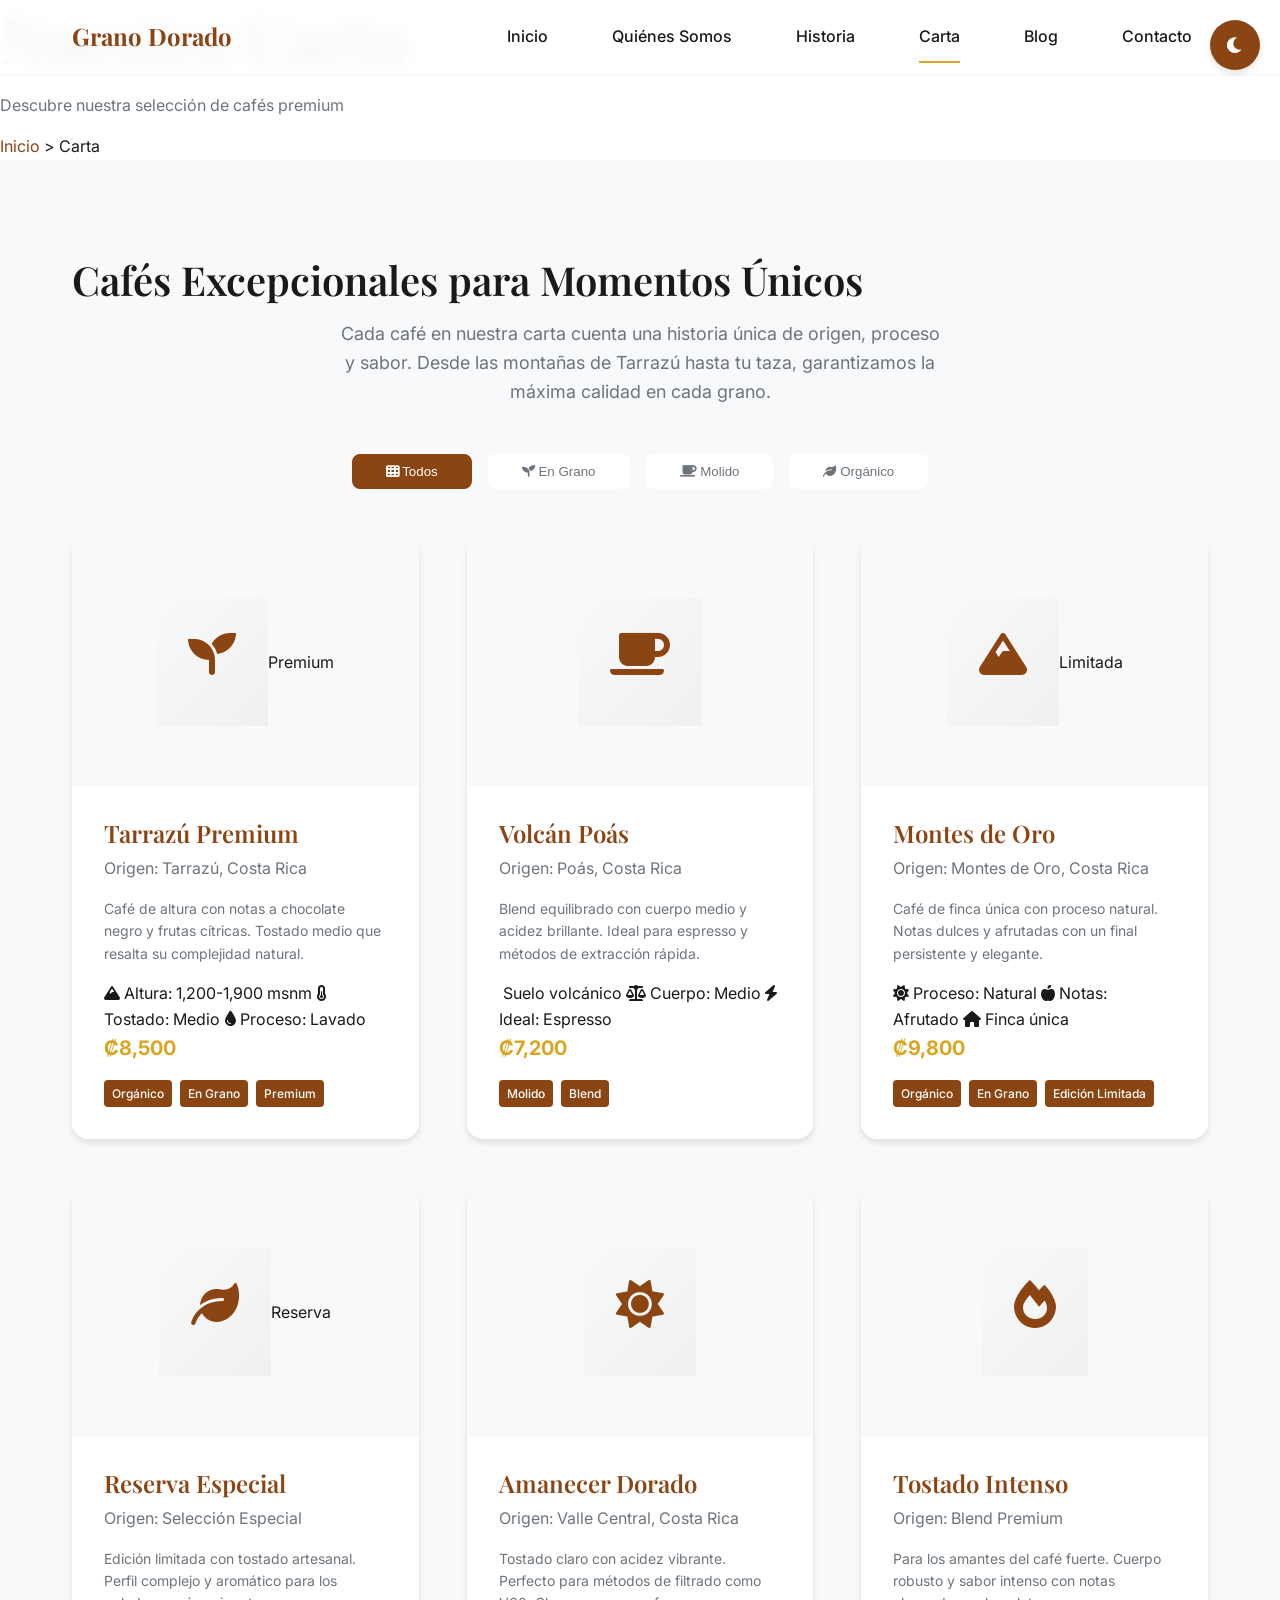
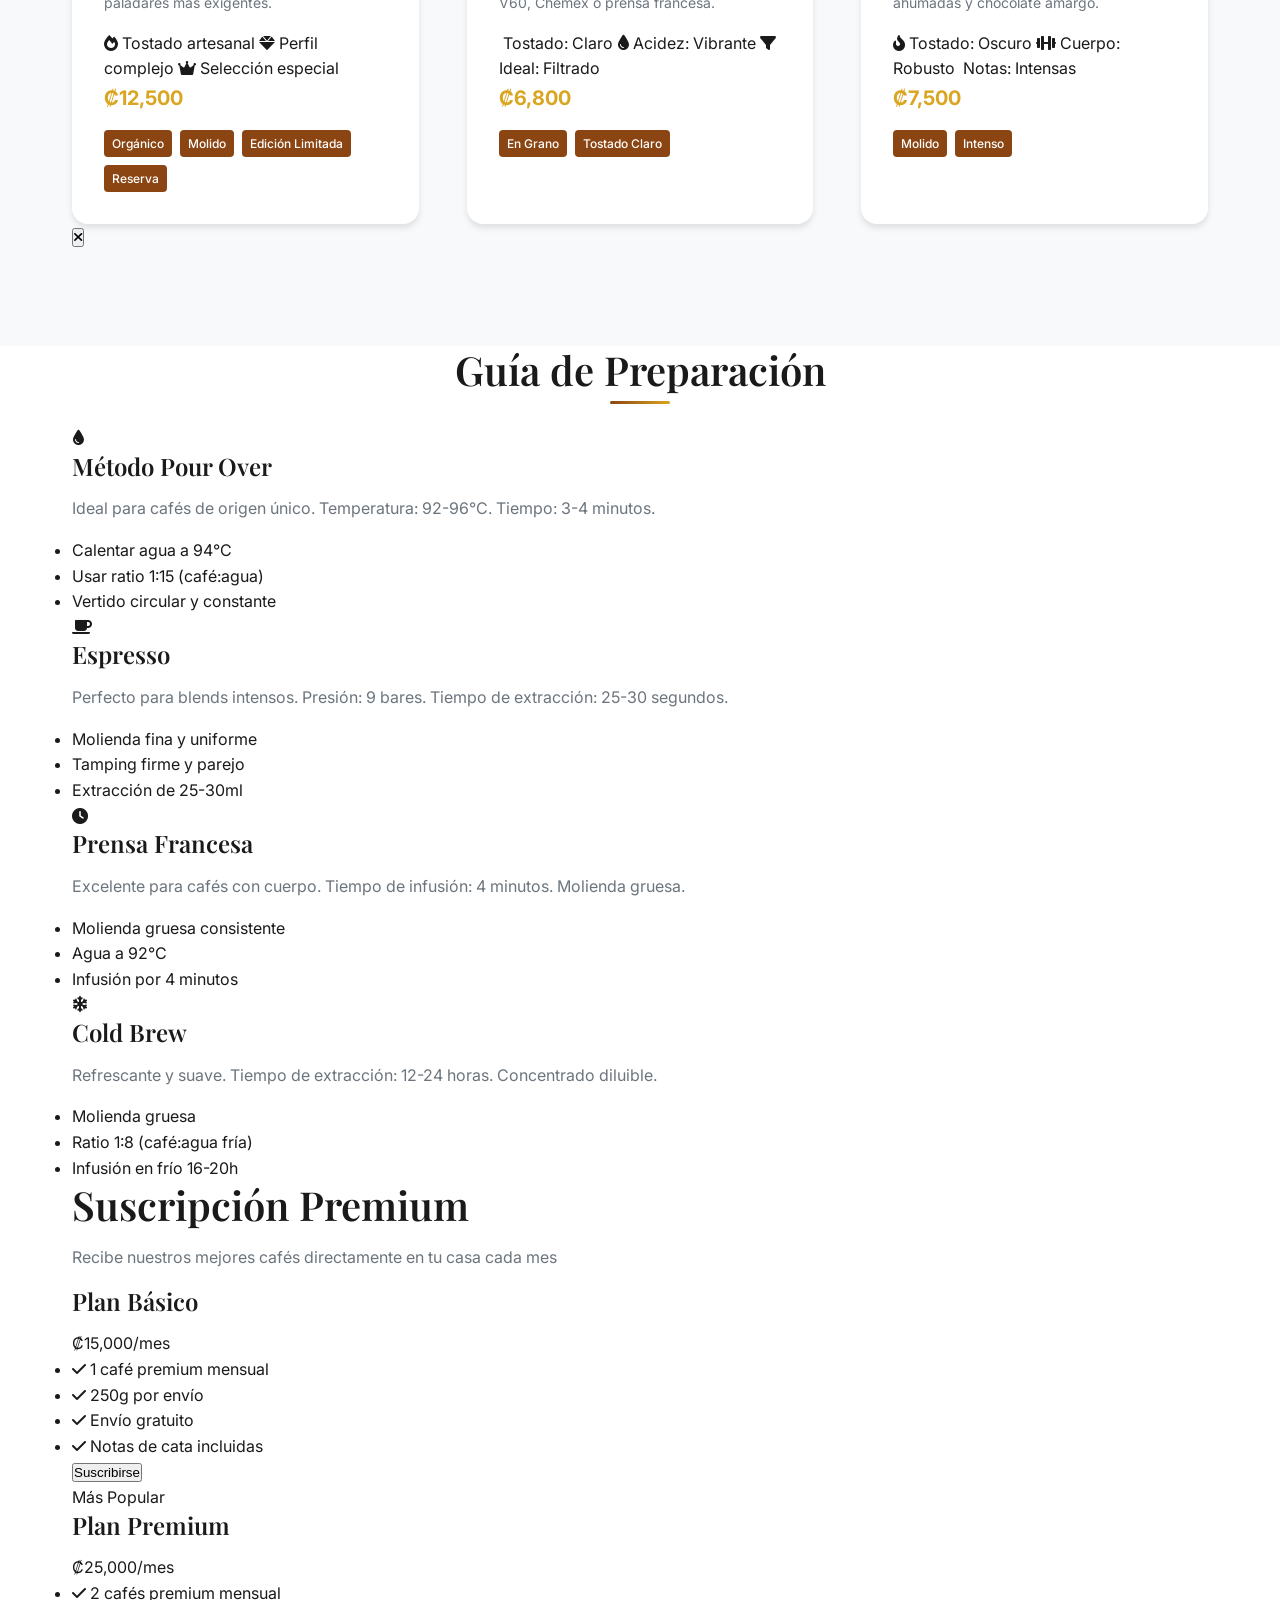
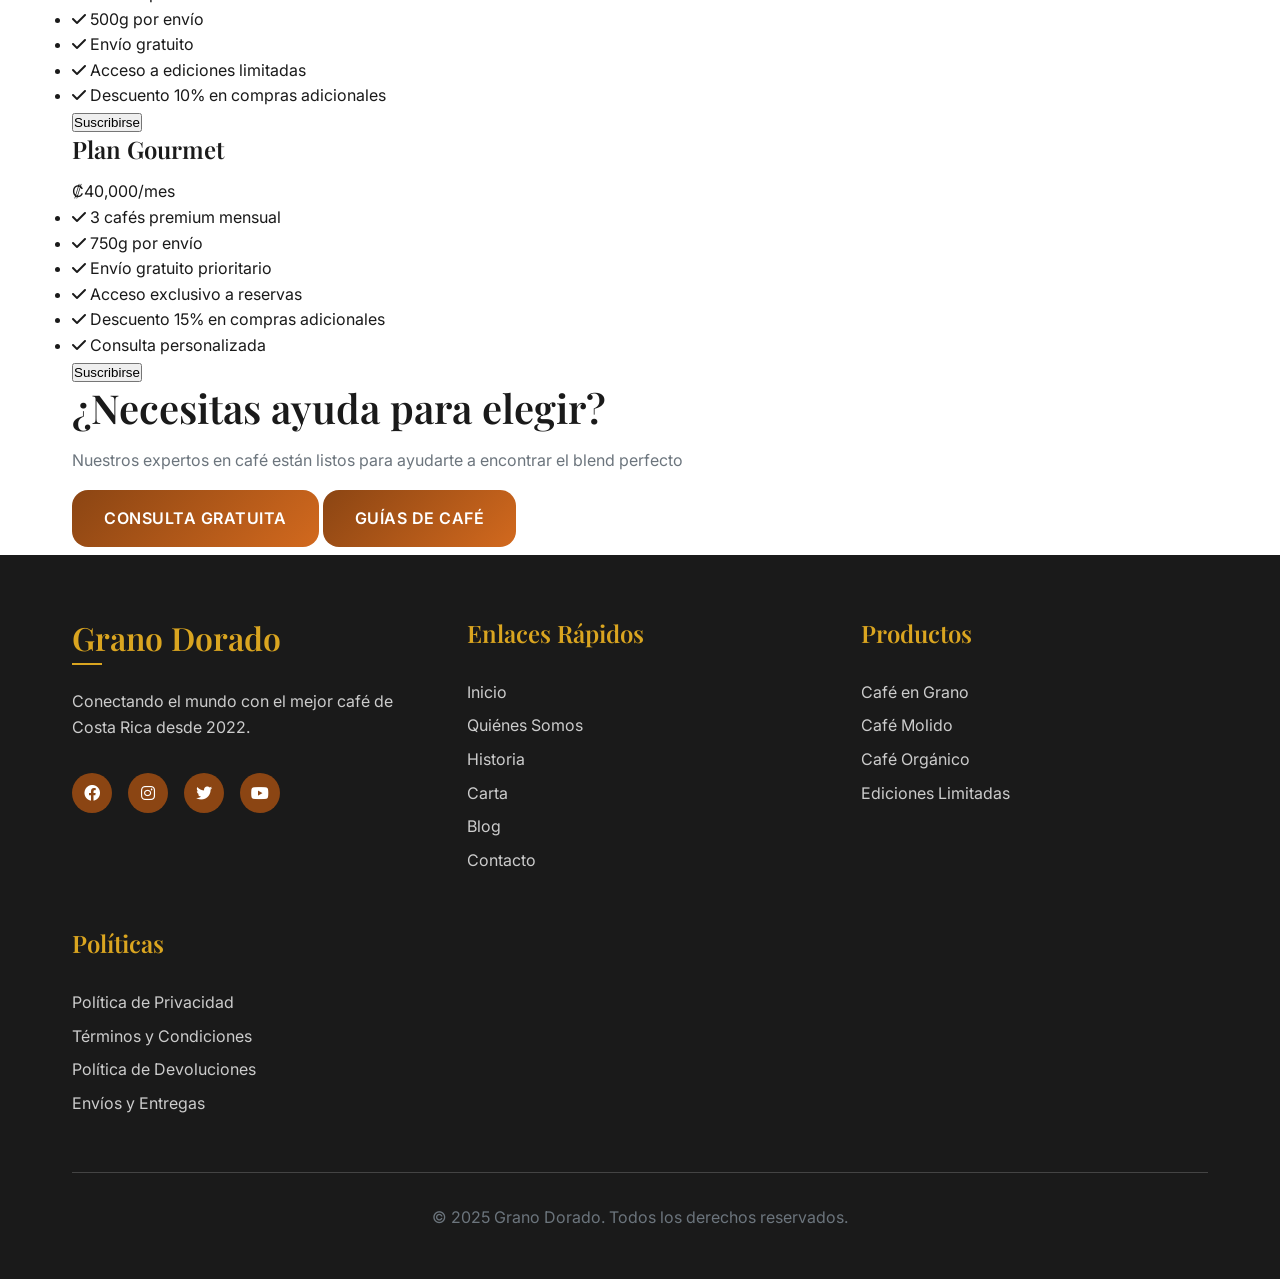
==== carta.html @ 3a5aeddc "R" ====
<!DOCTYPE html>
<html lang="es">
<head>
    <meta charset="UTF-8">
    <meta name="viewport" content="width=device-width, initial-scale=1.0">
    <meta name="description" content="Descubre nuestra carta de cafés premium - Grano Dorado ofrece la mejor selección de café orgánico, en grano y molido de Costa Rica.">
    <meta name="keywords" content="carta, café, productos, grano dorado, orgánico, premium, Costa Rica, Tarrazú">
    <title>Carta - Grano Dorado</title>
    
    <!-- Fonts -->
    <link rel="preconnect" href="https://fonts.googleapis.com">
    <link rel="preconnect" href="https://fonts.gstatic.com" crossorigin>
    <link href="https://fonts.googleapis.com/css2?family=Inter:wght@300;400;500;600;700&family=Playfair+Display:wght@400;500;600;700&display=swap" rel="stylesheet">
    
    <!-- CSS -->
    <link rel="stylesheet" href="css/styles.css">
    
    <!-- Font Awesome for icons -->
    <link rel="stylesheet" href="https://cdnjs.cloudflare.com/ajax/libs/font-awesome/6.0.0/css/all.min.css">
</head>
<body>
    <!-- Dark Mode Toggle -->
    <button class="dark-mode-toggle" aria-label="Cambiar modo oscuro">
        <i class="fas fa-moon"></i>
    </button>

    <!-- Navigation -->
    <nav class="navbar" id="navbar">
        <div class="nav-container">
            <div class="nav-logo">
                <a href="index.html">
                    <h2>Grano Dorado</h2>
                </a>
            </div>
            
            <ul class="nav-menu" id="nav-menu">
                <li class="nav-item">
                    <a href="index.html" class="nav-link">Inicio</a>
                </li>
                <li class="nav-item">
                    <a href="quienes-somos.html" class="nav-link">Quiénes Somos</a>
                </li>
                <li class="nav-item">
                    <a href="historia.html" class="nav-link">Historia</a>
                </li>
                <li class="nav-item">
                    <a href="carta.html" class="nav-link active">Carta</a>
                </li>
                <li class="nav-item">
                    <a href="blog.html" class="nav-link">Blog</a>
                </li>
                <li class="nav-item">
                    <a href="contacto.html" class="nav-link">Contacto</a>
                </li>
            </ul>
            
            <div class="hamburger" id="hamburger">
                <span class="bar"></span>
                <span class="bar"></span>
                <span class="bar"></span>
            </div>
        </div>
    </nav>

    <!-- Page Header -->
    <section class="page-header">
        <div class="page-header-content">
            <h1 class="page-title fade-in">Nuestra Carta</h1>
            <p class="page-subtitle fade-in">Descubre nuestra selección de cafés premium</p>
            <div class="breadcrumb fade-in">
                <a href="index.html">Inicio</a> 
                <span class="separator">></span> 
                <span>Carta</span>
            </div>
        </div>
    </section>

    <!-- Products Section -->
    <section class="products-section">
        <div class="container">
            <div class="products-intro reveal">
                <h2>Cafés Excepcionales para Momentos Únicos</h2>
                <p class="section-description">Cada café en nuestra carta cuenta una historia única de origen, proceso y sabor. Desde las montañas de Tarrazú hasta tu taza, garantizamos la máxima calidad en cada grano.</p>
            </div>
            
            <!-- Filtros -->
            <div class="product-filters">
                <button class="filter-btn active" data-filter="all">
                    <i class="fas fa-th"></i>
                    Todos
                </button>
                <button class="filter-btn" data-filter="grano" id="grano">
                    <i class="fas fa-seedling"></i>
                    En Grano
                </button>
                <button class="filter-btn" data-filter="molido" id="molido">
                    <i class="fas fa-coffee"></i>
                    Molido
                </button>
                <button class="filter-btn" data-filter="organico" id="organico">
                    <i class="fas fa-leaf"></i>
                    Orgánico
                </button>
            </div>

            <!-- Grid de Productos -->
            <div class="products-grid">
                <!-- Producto 1 -->
                <div class="product-card reveal" data-category="grano organico">
                    <div class="product-image">
                        <div class="image-placeholder">
                            <i class="fas fa-seedling"></i>
                        </div>
                        <div class="product-overlay">
                            <button class="btn-add-cart">
                                <i class="fas fa-shopping-cart"></i>
                                Agregar al carrito
                            </button>
                            <button class="btn-view-more" data-product="tarrazu-premium">
                                <i class="fas fa-eye"></i>
                                Ver más
                            </button>
                        </div>
                        <div class="product-badge">Premium</div>
                    </div>
                    <div class="product-info">
                        <h4>Tarrazú Premium</h4>
                        <p class="product-origin">Origen: Tarrazú, Costa Rica</p>
                        <p class="product-description">Café de altura con notas a chocolate negro y frutas cítricas. Tostado medio que resalta su complejidad natural.</p>
                        <div class="product-characteristics">
                            <span class="char-item"><i class="fas fa-mountain"></i> Altura: 1,200-1,900 msnm</span>
                            <span class="char-item"><i class="fas fa-thermometer-half"></i> Tostado: Medio</span>
                            <span class="char-item"><i class="fas fa-tint"></i> Proceso: Lavado</span>
                        </div>
                        <div class="product-price">₡8,500</div>
                        <div class="product-tags">
                            <span class="tag">Orgánico</span>
                            <span class="tag">En Grano</span>
                            <span class="tag">Premium</span>
                        </div>
                    </div>
                </div>

                <!-- Producto 2 -->
                <div class="product-card reveal" data-category="molido">
                    <div class="product-image">
                        <div class="image-placeholder">
                            <i class="fas fa-coffee"></i>
                        </div>
                        <div class="product-overlay">
                            <button class="btn-add-cart">
                                <i class="fas fa-shopping-cart"></i>
                                Agregar al carrito
                            </button>
                            <button class="btn-view-more" data-product="volcan-poas">
                                <i class="fas fa-eye"></i>
                                Ver más
                            </button>
                        </div>
                    </div>
                    <div class="product-info">
                        <h4>Volcán Poás</h4>
                        <p class="product-origin">Origen: Poás, Costa Rica</p>
                        <p class="product-description">Blend equilibrado con cuerpo medio y acidez brillante. Ideal para espresso y métodos de extracción rápida.</p>
                        <div class="product-characteristics">
                            <span class="char-item"><i class="fas fa-volcano"></i> Suelo volcánico</span>
                            <span class="char-item"><i class="fas fa-balance-scale"></i> Cuerpo: Medio</span>
                            <span class="char-item"><i class="fas fa-bolt"></i> Ideal: Espresso</span>
                        </div>
                        <div class="product-price">₡7,200</div>
                        <div class="product-tags">
                            <span class="tag">Molido</span>
                            <span class="tag">Blend</span>
                        </div>
                    </div>
                </div>

                <!-- Producto 3 -->
                <div class="product-card reveal" data-category="grano organico">
                    <div class="product-image">
                        <div class="image-placeholder">
                            <i class="fas fa-mountain"></i>
                        </div>
                        <div class="product-overlay">
                            <button class="btn-add-cart">
                                <i class="fas fa-shopping-cart"></i>
                                Agregar al carrito
                            </button>
                            <button class="btn-view-more" data-product="montes-oro">
                                <i class="fas fa-eye"></i>
                                Ver más
                            </button>
                        </div>
                        <div class="product-badge">Limitada</div>
                    </div>
                    <div class="product-info">
                        <h4>Montes de Oro</h4>
                        <p class="product-origin">Origen: Montes de Oro, Costa Rica</p>
                        <p class="product-description">Café de finca única con proceso natural. Notas dulces y afrutadas con un final persistente y elegante.</p>
                        <div class="product-characteristics">
                            <span class="char-item"><i class="fas fa-sun"></i> Proceso: Natural</span>
                            <span class="char-item"><i class="fas fa-apple-alt"></i> Notas: Afrutado</span>
                            <span class="char-item"><i class="fas fa-home"></i> Finca única</span>
                        </div>
                        <div class="product-price">₡9,800</div>
                        <div class="product-tags">
                            <span class="tag">Orgánico</span>
                            <span class="tag">En Grano</span>
                            <span class="tag">Edición Limitada</span>
                        </div>
                    </div>
                </div>

                <!-- Producto 4 -->
                <div class="product-card reveal" data-category="molido organico">
                    <div class="product-image">
                        <div class="image-placeholder">
                            <i class="fas fa-leaf"></i>
                        </div>
                        <div class="product-overlay">
                            <button class="btn-add-cart">
                                <i class="fas fa-shopping-cart"></i>
                                Agregar al carrito
                            </button>
                            <button class="btn-view-more" data-product="reserva-especial">
                                <i class="fas fa-eye"></i>
                                Ver más
                            </button>
                        </div>
                        <div class="product-badge">Reserva</div>
                    </div>
                    <div class="product-info">
                        <h4>Reserva Especial</h4>
                        <p class="product-origin">Origen: Selección Especial</p>
                        <p class="product-description">Edición limitada con tostado artesanal. Perfil complejo y aromático para los paladares más exigentes.</p>
                        <div class="product-characteristics">
                            <span class="char-item"><i class="fas fa-fire"></i> Tostado artesanal</span>
                            <span class="char-item"><i class="fas fa-gem"></i> Perfil complejo</span>
                            <span class="char-item"><i class="fas fa-crown"></i> Selección especial</span>
                        </div>
                        <div class="product-price">₡12,500</div>
                        <div class="product-tags">
                            <span class="tag">Orgánico</span>
                            <span class="tag">Molido</span>
                            <span class="tag">Edición Limitada</span>
                            <span class="tag">Reserva</span>
                        </div>
                    </div>
                </div>

                <!-- Producto 5 -->
                <div class="product-card reveal" data-category="grano">
                    <div class="product-image">
                        <div class="image-placeholder">
                            <i class="fas fa-sun"></i>
                        </div>
                        <div class="product-overlay">
                            <button class="btn-add-cart">
                                <i class="fas fa-shopping-cart"></i>
                                Agregar al carrito
                            </button>
                            <button class="btn-view-more" data-product="amanecer-dorado">
                                <i class="fas fa-eye"></i>
                                Ver más
                            </button>
                        </div>
                    </div>
                    <div class="product-info">
                        <h4>Amanecer Dorado</h4>
                        <p class="product-origin">Origen: Valle Central, Costa Rica</p>
                        <p class="product-description">Tostado claro con acidez vibrante. Perfecto para métodos de filtrado como V60, Chemex o prensa francesa.</p>
                        <div class="product-characteristics">
                            <span class="char-item"><i class="fas fa-brightness"></i> Tostado: Claro</span>
                            <span class="char-item"><i class="fas fa-droplet"></i> Acidez: Vibrante</span>
                            <span class="char-item"><i class="fas fa-filter"></i> Ideal: Filtrado</span>
                        </div>
                        <div class="product-price">₡6,800</div>
                        <div class="product-tags">
                            <span class="tag">En Grano</span>
                            <span class="tag">Tostado Claro</span>
                        </div>
                    </div>
                </div>

                <!-- Producto 6 -->
                <div class="product-card reveal" data-category="molido">
                    <div class="product-image">
                        <div class="image-placeholder">
                            <i class="fas fa-fire"></i>
                        </div>
                        <div class="product-overlay">
                            <button class="btn-add-cart">
                                <i class="fas fa-shopping-cart"></i>
                                Agregar al carrito
                            </button>
                            <button class="btn-view-more" data-product="tostado-intenso">
                                <i class="fas fa-eye"></i>
                                Ver más
                            </button>
                        </div>
                    </div>
                    <div class="product-info">
                        <h4>Tostado Intenso</h4>
                        <p class="product-origin">Origen: Blend Premium</p>
                        <p class="product-description">Para los amantes del café fuerte. Cuerpo robusto y sabor intenso con notas ahumadas y chocolate amargo.</p>
                        <div class="product-characteristics">
                            <span class="char-item"><i class="fas fa-fire-alt"></i> Tostado: Oscuro</span>
                            <span class="char-item"><i class="fas fa-dumbbell"></i> Cuerpo: Robusto</span>
                            <span class="char-item"><i class="fas fa-bitter"></i> Notas: Intensas</span>
                        </div>
                        <div class="product-price">₡7,500</div>
                        <div class="product-tags">
                            <span class="tag">Molido</span>
                            <span class="tag">Intenso</span>
                        </div>
                    </div>
                </div>
            </div>

            <!-- Product Modal -->
            <div class="product-modal" id="productModal">
                <div class="modal-overlay" id="modalOverlay"></div>
                <div class="modal-content">
                    <button class="modal-close" id="modalClose">
                        <i class="fas fa-times"></i>
                    </button>
                    <div class="modal-body" id="modalBody">
                        <!-- Content will be populated by JavaScript -->
                    </div>
                </div>
            </div>
        </div>
    </section>

    <!-- Coffee Guide Section -->
    <section class="coffee-guide-section">
        <div class="container">
            <h2 class="section-title">Guía de Preparación</h2>
            <div class="guide-grid">
                <div class="guide-card reveal">
                    <div class="guide-icon">
                        <i class="fas fa-tint"></i>
                    </div>
                    <h4>Método Pour Over</h4>
                    <p>Ideal para cafés de origen único. Temperatura: 92-96°C. Tiempo: 3-4 minutos.</p>
                    <ul class="guide-steps">
                        <li>Calentar agua a 94°C</li>
                        <li>Usar ratio 1:15 (café:agua)</li>
                        <li>Vertido circular y constante</li>
                    </ul>
                </div>
                
                <div class="guide-card reveal">
                    <div class="guide-icon">
                        <i class="fas fa-coffee"></i>
                    </div>
                    <h4>Espresso</h4>
                    <p>Perfecto para blends intensos. Presión: 9 bares. Tiempo de extracción: 25-30 segundos.</p>
                    <ul class="guide-steps">
                        <li>Molienda fina y uniforme</li>
                        <li>Tamping firme y parejo</li>
                        <li>Extracción de 25-30ml</li>
                    </ul>
                </div>
                
                <div class="guide-card reveal">
                    <div class="guide-icon">
                        <i class="fas fa-clock"></i>
                    </div>
                    <h4>Prensa Francesa</h4>
                    <p>Excelente para cafés con cuerpo. Tiempo de infusión: 4 minutos. Molienda gruesa.</p>
                    <ul class="guide-steps">
                        <li>Molienda gruesa consistente</li>
                        <li>Agua a 92°C</li>
                        <li>Infusión por 4 minutos</li>
                    </ul>
                </div>
                
                <div class="guide-card reveal">
                    <div class="guide-icon">
                        <i class="fas fa-snowflake"></i>
                    </div>
                    <h4>Cold Brew</h4>
                    <p>Refrescante y suave. Tiempo de extracción: 12-24 horas. Concentrado diluible.</p>
                    <ul class="guide-steps">
                        <li>Molienda gruesa</li>
                        <li>Ratio 1:8 (café:agua fría)</li>
                        <li>Infusión en frío 16-20h</li>
                    </ul>
                </div>
            </div>
        </div>
    </section>

    <!-- Subscription Section -->
    <section class="subscription-section">
        <div class="container">
            <div class="subscription-content reveal">
                <h2>Suscripción Premium</h2>
                <p class="subscription-lead">Recibe nuestros mejores cafés directamente en tu casa cada mes</p>
                
                <div class="subscription-plans">
                    <div class="plan-card">
                        <div class="plan-header">
                            <h4>Plan Básico</h4>
                            <div class="plan-price">₡15,000<span>/mes</span></div>
                        </div>
                        <ul class="plan-features">
                            <li><i class="fas fa-check"></i> 1 café premium mensual</li>
                            <li><i class="fas fa-check"></i> 250g por envío</li>
                            <li><i class="fas fa-check"></i> Envío gratuito</li>
                            <li><i class="fas fa-check"></i> Notas de cata incluidas</li>
                        </ul>
                        <button class="plan-button">Suscribirse</button>
                    </div>
                    
                    <div class="plan-card featured">
                        <div class="plan-badge">Más Popular</div>
                        <div class="plan-header">
                            <h4>Plan Premium</h4>
                            <div class="plan-price">₡25,000<span>/mes</span></div>
                        </div>
                        <ul class="plan-features">
                            <li><i class="fas fa-check"></i> 2 cafés premium mensual</li>
                            <li><i class="fas fa-check"></i> 500g por envío</li>
                            <li><i class="fas fa-check"></i> Envío gratuito</li>
                            <li><i class="fas fa-check"></i> Acceso a ediciones limitadas</li>
                            <li><i class="fas fa-check"></i> Descuento 10% en compras adicionales</li>
                        </ul>
                        <button class="plan-button">Suscribirse</button>
                    </div>
                    
                    <div class="plan-card">
                        <div class="plan-header">
                            <h4>Plan Gourmet</h4>
                            <div class="plan-price">₡40,000<span>/mes</span></div>
                        </div>
                        <ul class="plan-features">
                            <li><i class="fas fa-check"></i> 3 cafés premium mensual</li>
                            <li><i class="fas fa-check"></i> 750g por envío</li>
                            <li><i class="fas fa-check"></i> Envío gratuito prioritario</li>
                            <li><i class="fas fa-check"></i> Acceso exclusivo a reservas</li>
                            <li><i class="fas fa-check"></i> Descuento 15% en compras adicionales</li>
                            <li><i class="fas fa-check"></i> Consulta personalizada</li>
                        </ul>
                        <button class="plan-button">Suscribirse</button>
                    </div>
                </div>
            </div>
        </div>
    </section>

    <!-- Call to Action -->
    <section class="cta-section">
        <div class="container">
            <div class="cta-content reveal">
                <h2>¿Necesitas ayuda para elegir?</h2>
                <p>Nuestros expertos en café están listos para ayudarte a encontrar el blend perfecto</p>
                <div class="cta-buttons">
                    <a href="contacto.html" class="cta-button">Consulta Gratuita</a>
                    <a href="blog.html" class="cta-button secondary">Guías de Café</a>
                </div>
            </div>
        </div>
    </section>

    <!-- Footer -->
    <footer class="footer">
        <div class="container">
            <div class="footer-content">
                <div class="footer-section">
                    <h3>Grano Dorado</h3>
                    <p>Conectando el mundo con el mejor café de Costa Rica desde 2022.</p>
                    <div class="social-links">
                        <a href="#" aria-label="Facebook"><i class="fab fa-facebook"></i></a>
                        <a href="#" aria-label="Instagram"><i class="fab fa-instagram"></i></a>
                        <a href="#" aria-label="Twitter"><i class="fab fa-twitter"></i></a>
                        <a href="#" aria-label="YouTube"><i class="fab fa-youtube"></i></a>
                    </div>
                </div>
                
                <div class="footer-section">
                    <h4>Enlaces Rápidos</h4>
                    <ul class="footer-links">
                        <li><a href="index.html">Inicio</a></li>
                        <li><a href="quienes-somos.html">Quiénes Somos</a></li>
                        <li><a href="historia.html">Historia</a></li>
                        <li><a href="carta.html">Carta</a></li>
                        <li><a href="blog.html">Blog</a></li>
                        <li><a href="contacto.html">Contacto</a></li>
                    </ul>
                </div>
                
                <div class="footer-section">
                    <h4>Productos</h4>
                    <ul class="footer-links">
                        <li><a href="carta.html#grano">Café en Grano</a></li>
                        <li><a href="carta.html#molido">Café Molido</a></li>
                        <li><a href="carta.html#organico">Café Orgánico</a></li>
                        <li><a href="carta.html">Ediciones Limitadas</a></li>
                    </ul>
                </div>
                
                <div class="footer-section">
                    <h4>Políticas</h4>
                    <ul class="footer-links">
                        <li><a href="#">Política de Privacidad</a></li>
                        <li><a href="#">Términos y Condiciones</a></li>
                        <li><a href="#">Política de Devoluciones</a></li>
                        <li><a href="#">Envíos y Entregas</a></li>
                    </ul>
                </div>
            </div>
            
            <div class="footer-bottom">
                <p>&copy; 2025 Grano Dorado. Todos los derechos reservados.</p>
            </div>
        </div>
    </footer>

    <!-- Back to Top Button -->
    <button class="back-to-top" id="backToTop" aria-label="Volver arriba">
        <i class="fas fa-chevron-up"></i>
    </button>

    <!-- JavaScript -->
    <script src="js/main.js"></script>
</body>
</html>
---- css/styles.css ----
/* ===== CSS VARIABLES ===== */
:root {
  /* Colors */
  --primary-black: #1a1a1a;
  --primary-white: #ffffff;
  --coffee-brown: #8B4513;
  --coffee-light: #D2691E;
  --gold-accent: #DAA520;
  --gold-light: #F4E4BC;
  --gray-light: #f8f9fa;
  --gray-medium: #6c757d;
  --gray-dark: #343a40;
  
  /* Spacing */
  --spacing-xs: 0.5rem;
  --spacing-sm: 1rem;
  --spacing-md: 2rem;
  --spacing-lg: 3rem;
  --spacing-xl: 4rem;
  --spacing-xxl: 6rem;
  
  /* Typography */
  --font-primary: 'Inter', -apple-system, BlinkMacSystemFont, sans-serif;
  --font-heading: 'Playfair Display', serif;
  
  /* Font Sizes */
  --fs-xs: 0.75rem;
  --fs-sm: 0.875rem;
  --fs-base: 1rem;
  --fs-lg: 1.125rem;
  --fs-xl: 1.25rem;
  --fs-2xl: 1.5rem;
  --fs-3xl: 2rem;
  --fs-4xl: 2.5rem;
  --fs-5xl: 3rem;
  --fs-6xl: 4rem;
  
  /* Shadows */
  --shadow-sm: 0 1px 2px rgba(0, 0, 0, 0.05);
  --shadow-md: 0 4px 6px rgba(0, 0, 0, 0.1);
  --shadow-lg: 0 10px 25px rgba(0, 0, 0, 0.15);
  --shadow-xl: 0 20px 50px rgba(0, 0, 0, 0.2);
  
  /* Transitions */
  --transition-fast: 0.2s ease;
  --transition-medium: 0.3s ease;
  --transition-slow: 0.5s ease;
  
  /* Border Radius */
  --radius-sm: 0.25rem;
  --radius-md: 0.5rem;
  --radius-lg: 1rem;
  --radius-xl: 2rem;
}

/* Dark Mode Variables */
[data-theme="dark"] {
  --primary-black: #ffffff;
  --primary-white: #1a1a1a;
  --gray-light: #2d3748;
  --gray-medium: #a0aec0;
  --gray-dark: #e2e8f0;
}

/* ===== RESET & BASE STYLES ===== */
* {
  margin: 0;
  padding: 0;
  box-sizing: border-box;
}

html {
  scroll-behavior: smooth;
  font-size: 16px;
}

body {
  font-family: var(--font-primary);
  color: var(--primary-black);
  background-color: var(--primary-white);
  line-height: 1.6;
  overflow-x: hidden;
  transition: background-color var(--transition-medium), color var(--transition-medium);
}

/* ===== TYPOGRAPHY ===== */
h1, h2, h3, h4, h5, h6 {
  font-family: var(--font-heading);
  font-weight: 600;
  line-height: 1.2;
  margin-bottom: var(--spacing-sm);
}

h1 { font-size: var(--fs-6xl); }
h2 { font-size: var(--fs-4xl); }
h3 { font-size: var(--fs-3xl); }
h4 { font-size: var(--fs-2xl); }
h5 { font-size: var(--fs-xl); }
h6 { font-size: var(--fs-lg); }

p {
  margin-bottom: var(--spacing-sm);
  color: var(--gray-medium);
}

a {
  color: var(--coffee-brown);
  text-decoration: none;
  transition: color var(--transition-fast);
}

a:hover {
  color: var(--gold-accent);
}

/* ===== UTILITY CLASSES ===== */
.container {
  max-width: 1200px;
  margin: 0 auto;
  padding: 0 var(--spacing-md);
}

.section-title {
  text-align: center;
  margin-bottom: var(--spacing-md);
  position: relative;
}

.section-title::after {
  content: '';
  position: absolute;
  bottom: -10px;
  left: 50%;
  transform: translateX(-50%);
  width: 60px;
  height: 3px;
  background: linear-gradient(to right, var(--coffee-brown), var(--gold-accent));
  border-radius: 2px;
}

.section-description {
  text-align: center;
  font-size: var(--fs-lg);
  color: var(--gray-medium);
  margin-bottom: var(--spacing-lg);
  max-width: 600px;
  margin-left: auto;
  margin-right: auto;
}

.section-subtitle {
  text-align: center;
  margin-bottom: var(--spacing-lg);
  color: var(--coffee-brown);
}

/* Reveal Animation */
.reveal {
  opacity: 0;
  transform: translateY(30px);
  transition: opacity 0.8s ease, transform 0.8s ease;
}

.reveal.revealed {
  opacity: 1;
  transform: translateY(0);
}

/* Fade In Animation */
.fade-in {
  opacity: 0;
  animation: fadeIn 1s ease forwards;
}

.fade-in:nth-child(1) { animation-delay: 0.2s; }
.fade-in:nth-child(2) { animation-delay: 0.4s; }
.fade-in:nth-child(3) { animation-delay: 0.6s; }
.fade-in:nth-child(4) { animation-delay: 0.8s; }

@keyframes fadeIn {
  to {
    opacity: 1;
  }
}

/* ===== BUTTONS ===== */
.cta-button, .submit-btn, .whatsapp-btn {
  display: inline-block;
  padding: var(--spacing-sm) var(--spacing-md);
  background: linear-gradient(135deg, var(--coffee-brown), var(--coffee-light));
  color: var(--primary-white);
  border: none;
  border-radius: var(--radius-lg);
  font-weight: 600;
  text-transform: uppercase;
  letter-spacing: 0.5px;
  cursor: pointer;
  transition: all var(--transition-medium);
  position: relative;
  overflow: hidden;
}

.cta-button::before, .submit-btn::before, .whatsapp-btn::before {
  content: '';
  position: absolute;
  top: 0;
  left: -100%;
  width: 100%;
  height: 100%;
  background: linear-gradient(90deg, transparent, rgba(255,255,255,0.2), transparent);
  transition: left var(--transition-slow);
}

.cta-button:hover::before, .submit-btn:hover::before, .whatsapp-btn:hover::before {
  left: 100%;
}

.cta-button:hover, .submit-btn:hover, .whatsapp-btn:hover {
  transform: translateY(-2px);
  box-shadow: var(--shadow-lg);
}

/* ===== DARK MODE TOGGLE ===== */
.dark-mode-toggle {
  position: fixed;
  top: 20px;
  right: 20px;
  width: 50px;
  height: 50px;
  border-radius: 50%;
  background: var(--coffee-brown);
  color: var(--primary-white);
  border: none;
  cursor: pointer;
  z-index: 1001;
  display: flex;
  align-items: center;
  justify-content: center;
  font-size: var(--fs-lg);
  transition: all var(--transition-medium);
  box-shadow: var(--shadow-md);
}

.dark-mode-toggle:hover {
  transform: scale(1.1);
  box-shadow: var(--shadow-lg);
}

/* ===== NAVIGATION ===== */
.navbar {
  position: fixed;
  top: 0;
  left: 0;
  width: 100%;
  background: rgba(255, 255, 255, 0.95);
  backdrop-filter: blur(10px);
  z-index: 1000;
  transition: all var(--transition-medium);
  box-shadow: var(--shadow-sm);
}

.navbar.scrolled {
  background: rgba(255, 255, 255, 0.98);
  box-shadow: var(--shadow-md);
}

[data-theme="dark"] .navbar {
  background: rgba(26, 26, 26, 0.95);
}

[data-theme="dark"] .navbar.scrolled {
  background: rgba(26, 26, 26, 0.98);
}

.nav-container {
  display: flex;
  justify-content: space-between;
  align-items: center;
  padding: var(--spacing-sm) var(--spacing-md);
  max-width: 1200px;
  margin: 0 auto;
  width: 100%;
}

.nav-logo h2 {
  color: var(--coffee-brown);
  margin: 0;
  font-size: var(--fs-2xl);
  font-weight: 700;
}

.nav-logo a {
  text-decoration: none;
  color: inherit;
}

/* DEFAULT: Desktop Navigation */
.nav-menu {
  display: flex;
  list-style: none;
  gap: var(--spacing-md);
  margin: 0;
  padding: 0;
  align-items: center;
}

.nav-item {
  margin: 0;
  padding: 0;
}

.nav-link {
  color: var(--primary-black);
  font-weight: 500;
  position: relative;
  transition: color var(--transition-fast);
  text-decoration: none;
  padding: 0.5rem 1rem;
  display: block;
  white-space: nowrap;
}

.nav-link:hover {
  color: var(--gold-accent);
}

.nav-link::after {
  content: '';
  position: absolute;
  bottom: -5px;
  left: 1rem;
  right: 1rem;
  width: 0;
  height: 2px;
  background: var(--gold-accent);
  transition: width var(--transition-medium);
}

.nav-link:hover::after,
.nav-link.active::after {
  width: calc(100% - 2rem);
}

/* Hamburger Menu (hidden by default) */
.hamburger {
  display: none;
  flex-direction: column;
  cursor: pointer;
  gap: 4px;
  z-index: 1001;
}

.bar {
  width: 25px;
  height: 3px;
  background: var(--primary-black);
  transition: all var(--transition-fast);
}

.hamburger.active .bar:nth-child(1) {
  transform: rotate(-45deg) translate(-5px, 6px);
}

.hamburger.active .bar:nth-child(2) {
  opacity: 0;
}

.hamburger.active .bar:nth-child(3) {
  transform: rotate(45deg) translate(-5px, -6px);
}

/* ===== HERO SECTION ===== */
.hero {
  height: 100vh;
  display: flex;
  align-items: center;
  justify-content: center;
  position: relative;
  overflow: hidden;
}

.hero-background {
  position: absolute;
  top: 0;
  left: 0;
  width: 100%;
  height: 100%;
  background-image: url('../images/fondo index.jpg');
  background-size: cover;
  background-position: center center;
  background-repeat: no-repeat;
  background-attachment: fixed;
}

.hero-background::before {
  content: '';
  position: absolute;
  top: 0;
  left: 0;
  width: 100%;
  height: 100%;
  background: linear-gradient(135deg, 
    rgba(0, 0, 0, 0.6) 0%, 
    rgba(139, 69, 19, 0.4) 30%, 
    rgba(218, 165, 32, 0.3) 70%, 
    rgba(0, 0, 0, 0.5) 100%);
  z-index: 1;
}

@keyframes parallaxFloat {
  0%, 100% { transform: translateY(0px) scale(1); }
  50% { transform: translateY(-20px) scale(1.05); }
}

.hero-content {
  text-align: center;
  z-index: 2;
  color: var(--primary-white);
  max-width: 800px;
  padding: 0 var(--spacing-md);
  position: relative;
}

.hero-title {
  font-size: var(--fs-6xl);
  font-weight: 700;
  margin-bottom: var(--spacing-sm);
  text-shadow: 2px 2px 4px rgba(0,0,0,0.3);
}

.hero-subtitle {
  font-size: var(--fs-2xl);
  margin-bottom: var(--spacing-md);
  color: var(--gold-light);
  font-weight: 300;
}

.hero-description {
  font-size: var(--fs-lg);
  margin-bottom: var(--spacing-lg);
  color: rgba(255,255,255,0.9);
}

.scroll-indicator {
  position: absolute;
  bottom: 30px;
  left: 50%;
  transform: translateX(-50%);
  animation: bounce 2s infinite;
  z-index: 2;
}

.scroll-arrow {
  width: 40px;
  height: 40px;
  display: flex;
  align-items: center;
  justify-content: center;
  border: 2px solid var(--primary-white);
  border-radius: 50%;
  color: var(--primary-white);
}

@keyframes bounce {
  0%, 20%, 50%, 80%, 100% { transform: translateX(-50%) translateY(0); }
  40% { transform: translateX(-50%) translateY(-10px); }
  60% { transform: translateX(-50%) translateY(-5px); }
}

/* ===== ABOUT SECTION ===== */
.about-section {
  padding: var(--spacing-xxl) 0;
  background: var(--gray-light);
}

.about-grid {
  display: grid;
  grid-template-columns: 1fr 1fr;
  gap: var(--spacing-xl);
  align-items: center;
  margin-bottom: var(--spacing-xxl);
}

.about-image {
  display: flex;
  align-items: center;
  justify-content: center;
  height: 400px;
  background: var(--primary-white);
  border-radius: var(--radius-xl);
  box-shadow: var(--shadow-lg);
}

.image-placeholder {
  text-align: center;
  color: var(--coffee-brown);
}

.image-placeholder i {
  font-size: 4rem;
  margin-bottom: var(--spacing-sm);
  display: block;
}

.about-content h2 {
  color: var(--coffee-brown);
  margin-bottom: var(--spacing-md);
}

/* Values Section */
.values-section {
  padding-top: var(--spacing-xxl);
}

.values-grid {
  display: grid;
  grid-template-columns: repeat(auto-fit, minmax(300px, 1fr));
  gap: var(--spacing-lg);
}

.value-card {
  background: var(--primary-white);
  padding: var(--spacing-lg);
  border-radius: var(--radius-lg);
  text-align: center;
  box-shadow: var(--shadow-md);
  transition: transform var(--transition-medium);
}

.value-card:hover {
  transform: translateY(-5px);
}

.value-icon {
  width: 80px;
  height: 80px;
  margin: 0 auto var(--spacing-md);
  background: linear-gradient(135deg, var(--coffee-brown), var(--gold-accent));
  border-radius: 50%;
  display: flex;
  align-items: center;
  justify-content: center;
  color: var(--primary-white);
  font-size: var(--fs-3xl);
}

.value-card h4 {
  color: var(--coffee-brown);
  margin-bottom: var(--spacing-sm);
}

/* ===== TIMELINE SECTION ===== */
.timeline-section {
  padding: var(--spacing-xxl) 0;
}

.timeline {
  position: relative;
  max-width: 1000px;
  margin: 0 auto;
}

.timeline::before {
  content: '';
  position: absolute;
  left: 50%;
  top: 0;
  bottom: 0;
  width: 4px;
  background: linear-gradient(to bottom, var(--coffee-brown), var(--gold-accent));
  transform: translateX(-50%);
}

.timeline-item {
  position: relative;
  margin-bottom: var(--spacing-xl);
  width: 50%;
}

.timeline-item:nth-child(odd) {
  left: 0;
  padding-right: var(--spacing-lg);
  text-align: right;
}

.timeline-item:nth-child(even) {
  left: 50%;
  padding-left: var(--spacing-lg);
  text-align: left;
}

.timeline-content {
  background: var(--primary-white);
  padding: var(--spacing-md);
  border-radius: var(--radius-lg);
  box-shadow: var(--shadow-md);
  position: relative;
  transition: all var(--transition-medium);
}

.timeline-content:hover {
  transform: scale(1.05);
  box-shadow: var(--shadow-lg);
}

.timeline-content::before {
  content: '';
  position: absolute;
  top: 20px;
  width: 0;
  height: 0;
  border: 10px solid transparent;
}

.timeline-item:nth-child(odd) .timeline-content::before {
  right: -20px;
  border-left-color: var(--primary-white);
}

.timeline-item:nth-child(even) .timeline-content::before {
  left: -20px;
  border-right-color: var(--primary-white);
}

.timeline-year {
  font-size: var(--fs-2xl);
  font-weight: 700;
  color: var(--gold-accent);
  margin-bottom: var(--spacing-xs);
}

.timeline-content h4 {
  color: var(--coffee-brown);
  margin-bottom: var(--spacing-sm);
}

/* ===== PRODUCTS SECTION ===== */
.products-section {
  padding: var(--spacing-xxl) 0;
  background: var(--gray-light);
}

.product-filters {
  display: flex;
  justify-content: center;
  gap: var(--spacing-sm);
  margin-bottom: var(--spacing-lg);
  flex-wrap: wrap;
}

.filter-btn {
  padding: var(--spacing-xs) var(--spacing-md);
  background: var(--primary-white);
  color: var(--gray-medium);
  border: 2px solid transparent;
  border-radius: var(--radius-md);
  cursor: pointer;
  transition: all var(--transition-fast);
  font-weight: 500;
}

.filter-btn:hover,
.filter-btn.active {
  background: var(--coffee-brown);
  color: var(--primary-white);
  border-color: var(--coffee-brown);
}

.products-grid {
  display: grid;
  grid-template-columns: repeat(auto-fit, minmax(300px, 1fr));
  gap: var(--spacing-lg);
}

.product-card {
  background: var(--primary-white);
  border-radius: var(--radius-lg);
  overflow: hidden;
  box-shadow: var(--shadow-md);
  transition: all var(--transition-medium);
}

.product-card:hover {
  transform: translateY(-5px);
  box-shadow: var(--shadow-xl);
}

.product-image {
  position: relative;
  height: 250px;
  display: flex;
  align-items: center;
  justify-content: center;
  background: var(--gray-light);
  overflow: hidden;
}

.product-image .image-placeholder {
  color: var(--coffee-brown);
}

.product-image .image-placeholder i {
  font-size: 3rem;
}

.product-overlay {
  position: absolute;
  top: 0;
  left: 0;
  right: 0;
  bottom: 0;
  background: rgba(0,0,0,0.8);
  display: flex;
  align-items: center;
  justify-content: center;
  gap: var(--spacing-sm);
  opacity: 0;
  transition: opacity var(--transition-medium);
}

.product-card:hover .product-overlay {
  opacity: 1;
}

.btn-add-cart,
.btn-view-more {
  padding: var(--spacing-xs) var(--spacing-sm);
  border: 2px solid var(--primary-white);
  background: transparent;
  color: var(--primary-white);
  border-radius: var(--radius-md);
  cursor: pointer;
  transition: all var(--transition-fast);
  font-weight: 500;
}

.btn-add-cart:hover {
  background: var(--gold-accent);
  border-color: var(--gold-accent);
}

.btn-view-more:hover {
  background: var(--coffee-brown);
  border-color: var(--coffee-brown);
}

.product-info {
  padding: var(--spacing-md);
}

.product-info h4 {
  color: var(--coffee-brown);
  margin-bottom: var(--spacing-xs);
}

.product-description {
  color: var(--gray-medium);
  font-size: var(--fs-sm);
  margin-bottom: var(--spacing-sm);
}

.product-price {
  font-size: var(--fs-xl);
  font-weight: 700;
  color: var(--gold-accent);
  margin-bottom: var(--spacing-sm);
}

.product-tags {
  display: flex;
  gap: var(--spacing-xs);
  flex-wrap: wrap;
}

.tag {
  padding: 0.25rem 0.5rem;
  background: var(--coffee-brown);
  color: var(--primary-white);
  border-radius: var(--radius-sm);
  font-size: var(--fs-xs);
  font-weight: 500;
}

/* ===== BLOG SECTION ===== */
.blog-section {
  padding: var(--spacing-xxl) 0;
}

.blog-grid {
  display: grid;
  grid-template-columns: repeat(auto-fit, minmax(350px, 1fr));
  gap: var(--spacing-lg);
}

.blog-card {
  background: var(--primary-white);
  border-radius: var(--radius-lg);
  overflow: hidden;
  box-shadow: var(--shadow-md);
  transition: all var(--transition-medium);
}

.blog-card:hover {
  transform: translateY(-5px);
  box-shadow: var(--shadow-xl);
}

.blog-image {
  height: 200px;
  display: flex;
  align-items: center;
  justify-content: center;
  background: var(--gray-light);
  color: var(--coffee-brown);
}

.blog-image i {
  font-size: 3rem;
}

.blog-content {
  padding: var(--spacing-md);
}

.blog-meta {
  display: flex;
  gap: var(--spacing-sm);
  margin-bottom: var(--spacing-sm);
  font-size: var(--fs-sm);
}

.blog-date {
  color: var(--gray-medium);
}

.blog-category {
  color: var(--coffee-brown);
  font-weight: 600;
}

.blog-content h3 {
  color: var(--coffee-brown);
  margin-bottom: var(--spacing-sm);
}

.read-more {
  color: var(--gold-accent);
  font-weight: 600;
  display: inline-flex;
  align-items: center;
  gap: 0.25rem;
  transition: gap var(--transition-fast);
}

.read-more:hover {
  gap: 0.5rem;
}

/* ===== CONTACT SECTION ===== */
.contact-section {
  padding: var(--spacing-xxl) 0;
  background: var(--gray-light);
}

.contact-grid {
  display: grid;
  grid-template-columns: 1fr 1fr;
  gap: var(--spacing-xl);
  margin-bottom: var(--spacing-xl);
}

.contact-form,
.contact-info {
  background: var(--primary-white);
  padding: var(--spacing-lg);
  border-radius: var(--radius-lg);
  box-shadow: var(--shadow-md);
}

.contact-form h3,
.contact-info h3 {
  color: var(--coffee-brown);
  margin-bottom: var(--spacing-md);
}

/* Form Styles */
.form-group {
  position: relative;
  margin-bottom: var(--spacing-md);
}

.form-group input,
.form-group textarea {
  width: 100%;
  padding: var(--spacing-sm);
  border: 2px solid var(--gray-light);
  border-radius: var(--radius-md);
  font-size: var(--fs-base);
  transition: border-color var(--transition-fast);
  background: var(--primary-white);
}

.form-group input:focus,
.form-group textarea:focus {
  outline: none;
  border-color: var(--coffee-brown);
}

.form-group label {
  position: absolute;
  top: -8px;
  left: var(--spacing-sm);
  background: var(--primary-white);
  padding: 0 0.5rem;
  color: var(--gray-medium);
  font-size: var(--fs-sm);
}

.form-group textarea {
  min-height: 120px;
  resize: vertical;
}

.submit-btn {
  width: 100%;
  position: relative;
  overflow: hidden;
}

.btn-loading {
  display: none;
}

.submit-btn.loading .btn-text {
  display: none;
}

.submit-btn.loading .btn-loading {
  display: block;
}

/* Contact Info */
.contact-item {
  display: flex;
  align-items: flex-start;
  gap: var(--spacing-md);
  margin-bottom: var(--spacing-lg);
}

.contact-icon {
  width: 50px;
  height: 50px;
  background: linear-gradient(135deg, var(--coffee-brown), var(--gold-accent));
  border-radius: 50%;
  display: flex;
  align-items: center;
  justify-content: center;
  color: var(--primary-white);
  font-size: var(--fs-lg);
  flex-shrink: 0;
}

.contact-details h4 {
  color: var(--coffee-brown);
  margin-bottom: var(--spacing-xs);
}

.contact-details p {
  color: var(--gray-medium);
  margin: 0;
}

.whatsapp-btn {
  display: inline-flex;
  align-items: center;
  gap: var(--spacing-xs);
  margin-top: var(--spacing-md);
  background: #25D366;
}

.whatsapp-btn:hover {
  background: #22c55e;
}

/* Map */
.map-container {
  height: 400px;
  border-radius: var(--radius-lg);
  overflow: hidden;
  box-shadow: var(--shadow-md);
}

.map-placeholder {
  width: 100%;
  height: 100%;
  background: var(--gray-light);
  display: flex;
  align-items: center;
  justify-content: center;
}

.map-content {
  text-align: center;
  color: var(--gray-medium);
}

.map-content i {
  font-size: 3rem;
  margin-bottom: var(--spacing-sm);
  color: var(--coffee-brown);
}

/* ===== FOOTER ===== */
.footer {
  background: var(--primary-black);
  color: var(--primary-white);
  padding: var(--spacing-xl) 0 var(--spacing-md);
}

.footer-content {
  display: grid;
  grid-template-columns: repeat(auto-fit, minmax(250px, 1fr));
  gap: var(--spacing-lg);
  margin-bottom: var(--spacing-lg);
}

.footer-section h3,
.footer-section h4 {
  color: var(--gold-accent);
  margin-bottom: var(--spacing-md);
}

.footer-section p {
  color: #ccc;
}

.social-links {
  display: flex;
  gap: var(--spacing-sm);
  margin-top: var(--spacing-md);
}

.social-links a {
  width: 40px;
  height: 40px;
  background: var(--coffee-brown);
  color: var(--primary-white);
  border-radius: 50%;
  display: flex;
  align-items: center;
  justify-content: center;
  transition: all var(--transition-fast);
}

.social-links a:hover {
  background: var(--gold-accent);
  transform: translateY(-2px);
}

.footer-links {
  list-style: none;
}

.footer-links li {
  margin-bottom: var(--spacing-xs);
}

.footer-links a {
  color: #ccc;
  transition: color var(--transition-fast);
}

.footer-links a:hover {
  color: var(--gold-accent);
}

.footer-bottom {
  border-top: 1px solid #444;
  padding-top: var(--spacing-md);
  text-align: center;
  color: #999;
}

/* ===== BACK TO TOP ===== */
.back-to-top {
  position: fixed;
  bottom: 30px;
  right: 30px;
  width: 50px;
  height: 50px;
  background: var(--coffee-brown);
  color: var(--primary-white);
  border: none;
  border-radius: 50%;
  cursor: pointer;
  opacity: 0;
  visibility: hidden;
  transition: all var(--transition-medium);
  z-index: 100;
  display: flex;
  align-items: center;
  justify-content: center;
  font-size: var(--fs-lg);
}

.back-to-top.visible {
  opacity: 1;
  visibility: visible;
}

.back-to-top:hover {
  background: var(--gold-accent);
  transform: translateY(-2px);
}

/* ===== RESPONSIVE DESIGN ===== */

/* Tablet */
@media (max-width: 1024px) {
  .timeline::before {
    left: 30px;
  }
  
  .timeline-item {
    width: 100%;
    left: 0 !important;
    padding-left: 80px !important;
    padding-right: 0 !important;
    text-align: left !important;
  }
  
  .timeline-content::before {
    left: -20px !important;
    border-right-color: var(--primary-white) !important;
    border-left-color: transparent !important;
  }
  
  .about-grid,
  .contact-grid {
    grid-template-columns: 1fr;
    gap: var(--spacing-md);
  }
  
  .values-grid {
    grid-template-columns: repeat(auto-fit, minmax(250px, 1fr));
  }
}

/* Mobile Navigation */
@media (max-width: 768px) {
  :root {
    --fs-6xl: 3rem;
    --fs-4xl: 2rem;
    --fs-3xl: 1.75rem;
    --fs-2xl: 1.5rem;
  }
  
  /* Show hamburger menu */
  .hamburger {
    display: flex;
  }
  
  /* Hide navigation menu by default */
  .nav-menu {
    position: fixed;
    top: 70px;
    left: -100%;
    width: 100vw;
    height: calc(100vh - 70px);
    background: var(--primary-white);
    flex-direction: column;
    justify-content: flex-start;
    align-items: center;
    padding: var(--spacing-lg) 0;
    gap: 0;
    transition: left var(--transition-medium);
    box-shadow: var(--shadow-lg);
    overflow-y: auto;
  }
  
  /* Show menu when active */
  .nav-menu.active {
    left: 0;
  }
  
  /* Dark theme for mobile menu */
  [data-theme="dark"] .nav-menu {
    background: var(--primary-black);
  }
  
  /* Mobile menu items */
  .nav-item {
    margin: 0.5rem 0;
    width: 100%;
    text-align: center;
  }
  
  .nav-link {
    padding: 1rem 2rem;
    width: 100%;
    border-bottom: 1px solid rgba(0,0,0,0.1);
  }
  
  .nav-link::after {
    display: none;
  }
  
  .hero-title {
    font-size: var(--fs-4xl);
  }
  
  .hero-subtitle {
    font-size: var(--fs-xl);
  }
  
  .container {
    padding: 0 var(--spacing-sm);
  }
  
  .products-grid,
  .blog-grid {
    grid-template-columns: 1fr;
  }
  
  .product-filters {
    flex-direction: column;
    align-items: center;
  }
  
  .values-grid {
    grid-template-columns: 1fr;
  }
  
  .timeline-item {
    padding-left: 60px !important;
  }
  
  .timeline::before {
    left: 20px;
  }
  
  .dark-mode-toggle {
    top: 15px;
    right: 15px;
    width: 45px;
    height: 45px;
  }
  
  .back-to-top {
    bottom: 20px;
    right: 20px;
    width: 45px;
    height: 45px;
  }
}

/* Mobile adjustments for hero background */
@media (max-width: 768px) {
  .hero-background {
    background-attachment: scroll; /* Fixed attachment can cause issues on mobile */
    background-position: center center;
  }
}

/* Extra Small Mobile */
@media (max-width: 480px) {
  .hero {
    padding: 0 var(--spacing-sm);
  }
  
  .hero-background {
    background-position: center top;
  }
  
  .hero-title {
    font-size: var(--fs-3xl);
  }
  
  .section-title {
    font-size: var(--fs-3xl);
  }
  
  .value-card,
  .blog-card,
  .product-card {
    margin: 0 var(--spacing-xs);
  }
  
  .timeline-item {
    padding-left: 50px !important;
  }
  
  .timeline::before {
    left: 15px;
  }
}

/* ===== PRINT STYLES ===== */
@media print {
  .navbar,
  .dark-mode-toggle,
  .back-to-top,
  .scroll-indicator {
    display: none !important;
  }
  
  .hero {
    height: auto;
    padding: var(--spacing-lg) 0;
  }
  
  * {
    background: transparent !important;
    color: black !important;
    box-shadow: none !important;
  }
}

/* ===== ACCESSIBILITY ===== */
@media (prefers-reduced-motion: reduce) {
  * {
    animation-duration: 0.01ms !important;
    animation-iteration-count: 1 !important;
    transition-duration: 0.01ms !important;
  }
}

/* Focus Styles */
button:focus,
input:focus,
textarea:focus,
a:focus {
  outline: 2px solid var(--gold-accent);
  outline-offset: 2px;
}

/* High Contrast Mode */
@media (prefers-contrast: high) {
  :root {
    --coffee-brown: #000000;
    --gold-accent: #FFD700;
    --gray-medium: #000000;
  }
}

/* ===== ADDITIONAL UTILITY CLASSES ===== */

/* Loading States */
.loading {
  position: relative;
  color: transparent !important;
}

.loading::after {
  content: '';
  position: absolute;
  top: 50%;
  left: 50%;
  width: 20px;
  height: 20px;
  margin-top: -10px;
  margin-left: -10px;
  border: 2px solid #ccc;
  border-top: 2px solid var(--coffee-brown);
  border-radius: 50%;
  animation: spin 1s linear infinite;
}

@keyframes spin {
  0% { transform: rotate(0deg); }
  100% { transform: rotate(360deg); }
}

/* Form Validation States */
.form-group input.valid,
.form-group textarea.valid {
  border-color: #10b981;
  box-shadow: 0 0 0 1px #10b981;
}

.form-group input.invalid,
.form-group textarea.invalid {
  border-color: #ef4444;
  box-shadow: 0 0 0 1px #ef4444;
}

/* Notification Styles */
.notification {
  font-family: var(--font-primary);
}

.notification-content {
  display: flex;
  align-items: center;
  gap: var(--spacing-sm);
}

.notification-close {
  background: none;
  border: none;
  color: inherit;
  font-size: 1.2rem;
  cursor: pointer;
  margin-left: auto;
  padding: 0;
  width: 20px;
  height: 20px;
  display: flex;
  align-items: center;
  justify-content: center;
}

/* Ripple Effect */
.ripple {
  position: absolute;
  border-radius: 50%;
  background: rgba(255, 255, 255, 0.6);
  transform: scale(0);
  animation: ripple 0.6s linear;
  pointer-events: none;
}

@keyframes ripple {
  to {
    transform: scale(4);
    opacity: 0;
  }
}

/* Skip Link */
.skip-link {
  position: fixed !important;
  top: -40px;
  left: 6px;
  background: #000 !important;
  color: #fff !important;
  padding: 8px !important;
  text-decoration: none !important;
  z-index: 1002 !important;
  transition: top 0.3s !important;
  border-radius: 0 0 4px 4px;
  font-weight: bold;
}

.skip-link:focus {
  top: 6px !important;
}

/* Screen Reader Only */
.sr-only {
  position: absolute !important;
  left: -10000px !important;
  width: 1px !important;
  height: 1px !important;
  overflow: hidden !important;
}

/* Menu Open State */
body.menu-open {
  overflow: hidden;
}

/* Image Placeholders Enhancement */
.image-placeholder {
  transition: all var(--transition-medium);
  padding: var(--spacing-md);
  background: linear-gradient(135deg, var(--gray-light), #f0f0f0);
}

.image-placeholder:hover {
  background: linear-gradient(135deg, var(--coffee-light), var(--gold-light));
  color: var(--primary-white);
}

/* Product Card Enhancements */
.product-card.filtered-out {
  opacity: 0;
  transform: scale(0.8);
  transition: all 0.3s ease;
}

.product-card.filtered-in {
  opacity: 1;
  transform: scale(1);
  transition: all 0.3s ease;
}

/* Timeline Enhancements */
.timeline-item::before {
  content: '';
  position: absolute;
  right: -15px;
  top: 20px;
  width: 30px;
  height: 30px;
  border-radius: 50%;
  background: linear-gradient(135deg, var(--coffee-brown), var(--gold-accent));
  border: 4px solid var(--primary-white);
  z-index: 1;
}

.timeline-item:nth-child(even)::before {
  left: -15px;
  right: auto;
}

/* Enhanced Hover Effects */
.value-card:hover .value-icon {
  animation: bounce 0.6s ease;
}

@keyframes bounce {
  0%, 20%, 60%, 100% {
    transform: translateY(0);
  }
  40% {
    transform: translateY(-10px);
  }
  80% {
    transform: translateY(-5px);
  }
}

/* Blog Card Enhancements */
.blog-card:hover .blog-image {
  transform: scale(1.05);
  transition: transform var(--transition-medium);
}

/* Contact Form Enhancements */
.form-group.focused label {
  color: var(--coffee-brown);
  font-weight: 600;
}

/* Footer Enhancements */
.footer-section h3 {
  position: relative;
}

.footer-section h3::after {
  content: '';
  position: absolute;
  bottom: -8px;
  left: 0;
  width: 30px;
  height: 2px;
  background: var(--gold-accent);
}

/* Scroll Indicator Enhancement */
.scroll-indicator:hover .scroll-arrow {
  background: rgba(255, 255, 255, 0.1);
  transform: translateY(-2px);
}

/* Dark Mode Specific Adjustments */
[data-theme="dark"] .image-placeholder {
  background: linear-gradient(135deg, #374151, #4b5563);
  color: #d1d5db;
}

[data-theme="dark"] .image-placeholder:hover {
  background: linear-gradient(135deg, var(--coffee-light), var(--gold-light));
  color: var(--primary-white);
}

[data-theme="dark"] .timeline-item::before {
  border-color: var(--primary-black);
}

[data-theme="dark"] .form-group input,
[data-theme="dark"] .form-group textarea {
  background: #374151;
  color: #f3f4f6;
  border-color: #4b5563;
}

[data-theme="dark"] .form-group label {
  background: var(--primary-black);
  color: #9ca3af;
}

/* Enhanced Mobile Optimizations */
@media (max-width: 768px) {
  .hero-content {
    padding: 0 var(--spacing-md);
  }
  
  .timeline-item::before {
    left: 5px !important;
    right: auto !important;
  }
  
  .product-overlay {
    flex-direction: column;
  }
  
  .btn-add-cart,
  .btn-view-more {
    width: 100%;
    margin: 0.25rem 0;
  }
}

/* Print Optimizations */
@media print {
  .product-overlay,
  .blog-meta,
  .contact-form,
  .whatsapp-btn {
    display: none !important;
  }
  
  .product-card,
  .blog-card,
  .value-card {
    break-inside: avoid;
    margin-bottom: var(--spacing-md) !important;
  }
}

/* ===== PREVIEW SECTIONS ===== */
.preview-section {
  padding: var(--spacing-xl) 0;
  border-bottom: 1px solid rgba(0, 0, 0, 0.1);
}

.preview-content {
  display: grid;
  grid-template-columns: 1fr 1fr;
  gap: var(--spacing-xl);
  align-items: center;
}

.preview-text h3 {
  font-family: var(--font-heading);
  font-size: 2.2rem;
  color: var(--coffee-brown);
  margin-bottom: var(--spacing-md);
}

.preview-text p {
  color: var(--color-text-secondary);
  line-height: 1.7;
  margin-bottom: var(--spacing-md);
}

.preview-link {
  display: inline-flex;
  align-items: center;
  gap: 10px;
  color: var(--gold-accent);
  text-decoration: none;
  font-weight: 600;
  transition: all var(--transition-medium);
}

.preview-link:hover {
  color: var(--coffee-brown);
  transform: translateX(5px);
}

.preview-visual {
  background: var(--soft-cream);
  border-radius: var(--radius-lg);
  padding: var(--spacing-lg);
  text-align: center;
  min-height: 300px;
  display: flex;
  align-items: center;
  justify-content: center;
  flex-direction: column;
}

.preview-visual i {
  font-size: 4rem;
  color: var(--gold-accent);
  margin-bottom: var(--spacing-md);
}

.preview-visual h4 {
  color: var(--coffee-brown);
  margin-bottom: 15px;
  font-family: var(--font-heading);
}

.preview-visual p {
  color: var(--color-text-secondary);
}

/* ===== QUICK LINKS SECTION ===== */
.quick-links-section {
  padding: var(--spacing-xxl) 0;
  background: var(--soft-cream);
}

.quick-links-grid {
  display: grid;
  grid-template-columns: repeat(auto-fit, minmax(300px, 1fr));
  gap: var(--spacing-lg);
  margin-top: var(--spacing-xl);
}

.quick-link-card {
  background: var(--primary-white);
  padding: var(--spacing-lg) var(--spacing-md);
  border-radius: var(--radius-lg);
  text-decoration: none;
  color: inherit;
  transition: all var(--transition-medium);
  position: relative;
  overflow: hidden;
  box-shadow: var(--shadow-sm);
}

.quick-link-card:hover {
  transform: translateY(-10px);
  box-shadow: var(--shadow-lg);
}

.quick-link-icon {
  width: 60px;
  height: 60px;
  background: linear-gradient(135deg, var(--gold-accent), #f4c430);
  border-radius: 50%;
  display: flex;
  align-items: center;
  justify-content: center;
  margin-bottom: var(--spacing-md);
}

.quick-link-icon i {
  font-size: 1.5rem;
  color: var(--primary-white);
}

.quick-link-card h3 {
  font-family: var(--font-heading);
  color: var(--coffee-brown);
  margin-bottom: 15px;
  font-size: 1.3rem;
}

.quick-link-card p {
  color: var(--color-text-secondary);
  line-height: 1.6;
  margin-bottom: var(--spacing-md);
}

.quick-link-arrow {
  position: absolute;
  top: var(--spacing-md);
  right: var(--spacing-md);
  width: 40px;
  height: 40px;
  background: rgba(212, 175, 55, 0.1);
  border-radius: 50%;
  display: flex;
  align-items: center;
  justify-content: center;
  transition: all var(--transition-medium);
}

.quick-link-card:hover .quick-link-arrow {
  background: var(--gold-accent);
  transform: rotate(45deg);
}

.quick-link-arrow i {
  color: var(--gold-accent);
  transition: all var(--transition-medium);
}

.quick-link-card:hover .quick-link-arrow i {
  color: var(--primary-white);
}

/* Responsive adjustments for preview sections */
@media (max-width: 768px) {
  .preview-content {
    grid-template-columns: 1fr;
    gap: var(--spacing-md);
    text-align: center;
  }
  
  .preview-visual {
    order: -1;
    min-height: 200px;
  }
}

/* ===== WHATSAPP FLOATING BUTTON ===== */
.whatsapp-float {
  position: fixed;
  bottom: 80px;
  right: 20px;
  width: 60px;
  height: 60px;
  background: #25d366;
  border-radius: 50%;
  display: flex;
  align-items: center;
  justify-content: center;
  box-shadow: var(--shadow-lg);
  z-index: 1000;
  transition: all var(--transition-medium);
  animation: whatsappPulse 2s infinite;
}

.whatsapp-float:hover {
  background: #128c7e;
  transform: scale(1.1);
  animation: none;
}

.whatsapp-float i {
  color: var(--primary-white);
  font-size: 1.5rem;
}

.whatsapp-tooltip {
  position: absolute;
  right: 70px;
  top: 50%;
  transform: translateY(-50%);
  background: var(--primary-black);
  color: var(--primary-white);
  padding: 8px 12px;
  border-radius: 6px;
  font-size: 0.875rem;
  white-space: nowrap;
  opacity: 0;
  visibility: hidden;
  transition: all var(--transition-medium);
}

.whatsapp-tooltip::after {
  content: '';
  position: absolute;
  top: 50%;
  left: 100%;
  transform: translateY(-50%);
  border: 5px solid transparent;
  border-left-color: var(--primary-black);
}

.whatsapp-float:hover .whatsapp-tooltip {
  opacity: 1;
  visibility: visible;
}

@keyframes whatsappPulse {
  0% { 
    box-shadow: 0 0 0 0 rgba(37, 211, 102, 0.7);
  }
  70% { 
    box-shadow: 0 0 0 10px rgba(37, 211, 102, 0);
  }
  100% { 
    box-shadow: 0 0 0 0 rgba(37, 211, 102, 0);
  }
}

/* Mobile adjustments for WhatsApp button */
@media (max-width: 768px) {
  .whatsapp-float {
    bottom: 70px;
    right: 15px;
    width: 50px;
    height: 50px;
  }
  
  .whatsapp-float i {
    font-size: 1.25rem;
  }
  
  .whatsapp-tooltip {
    display: none; /* Hide tooltip on mobile */
  }
}
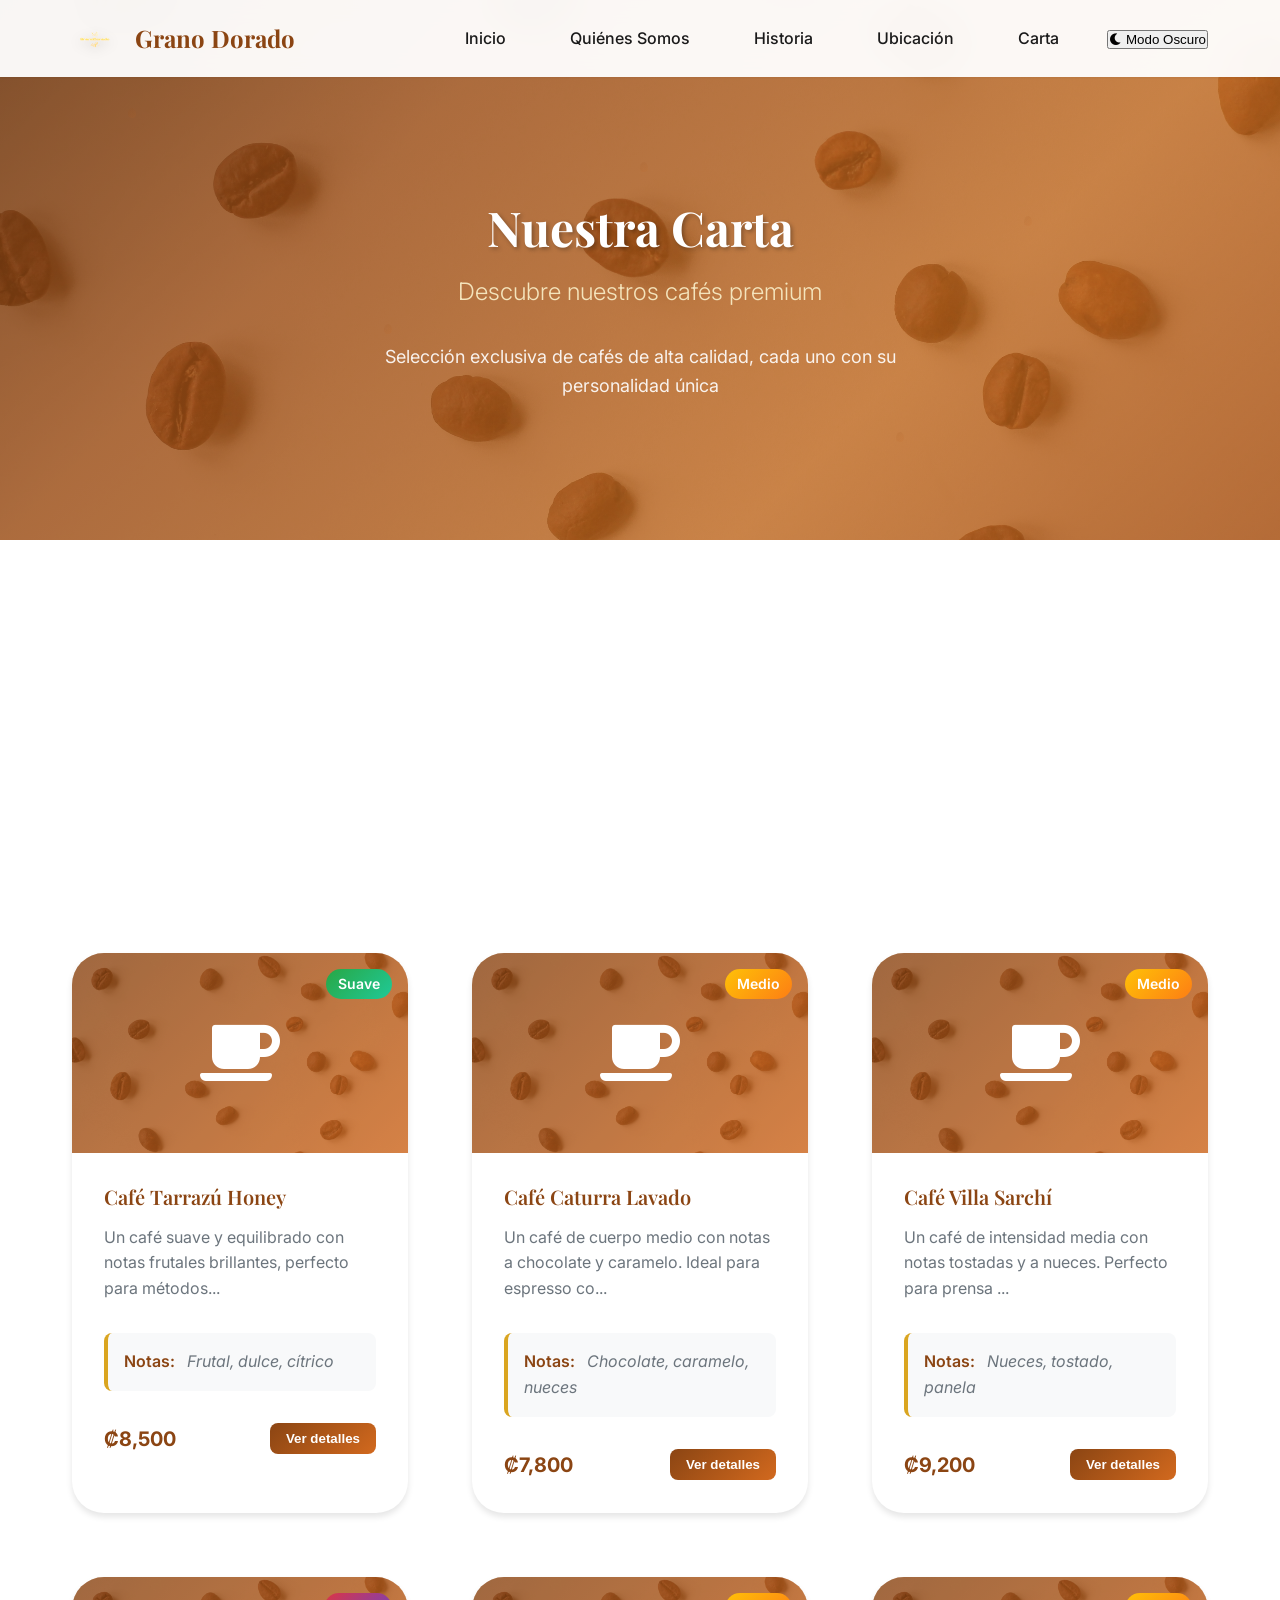
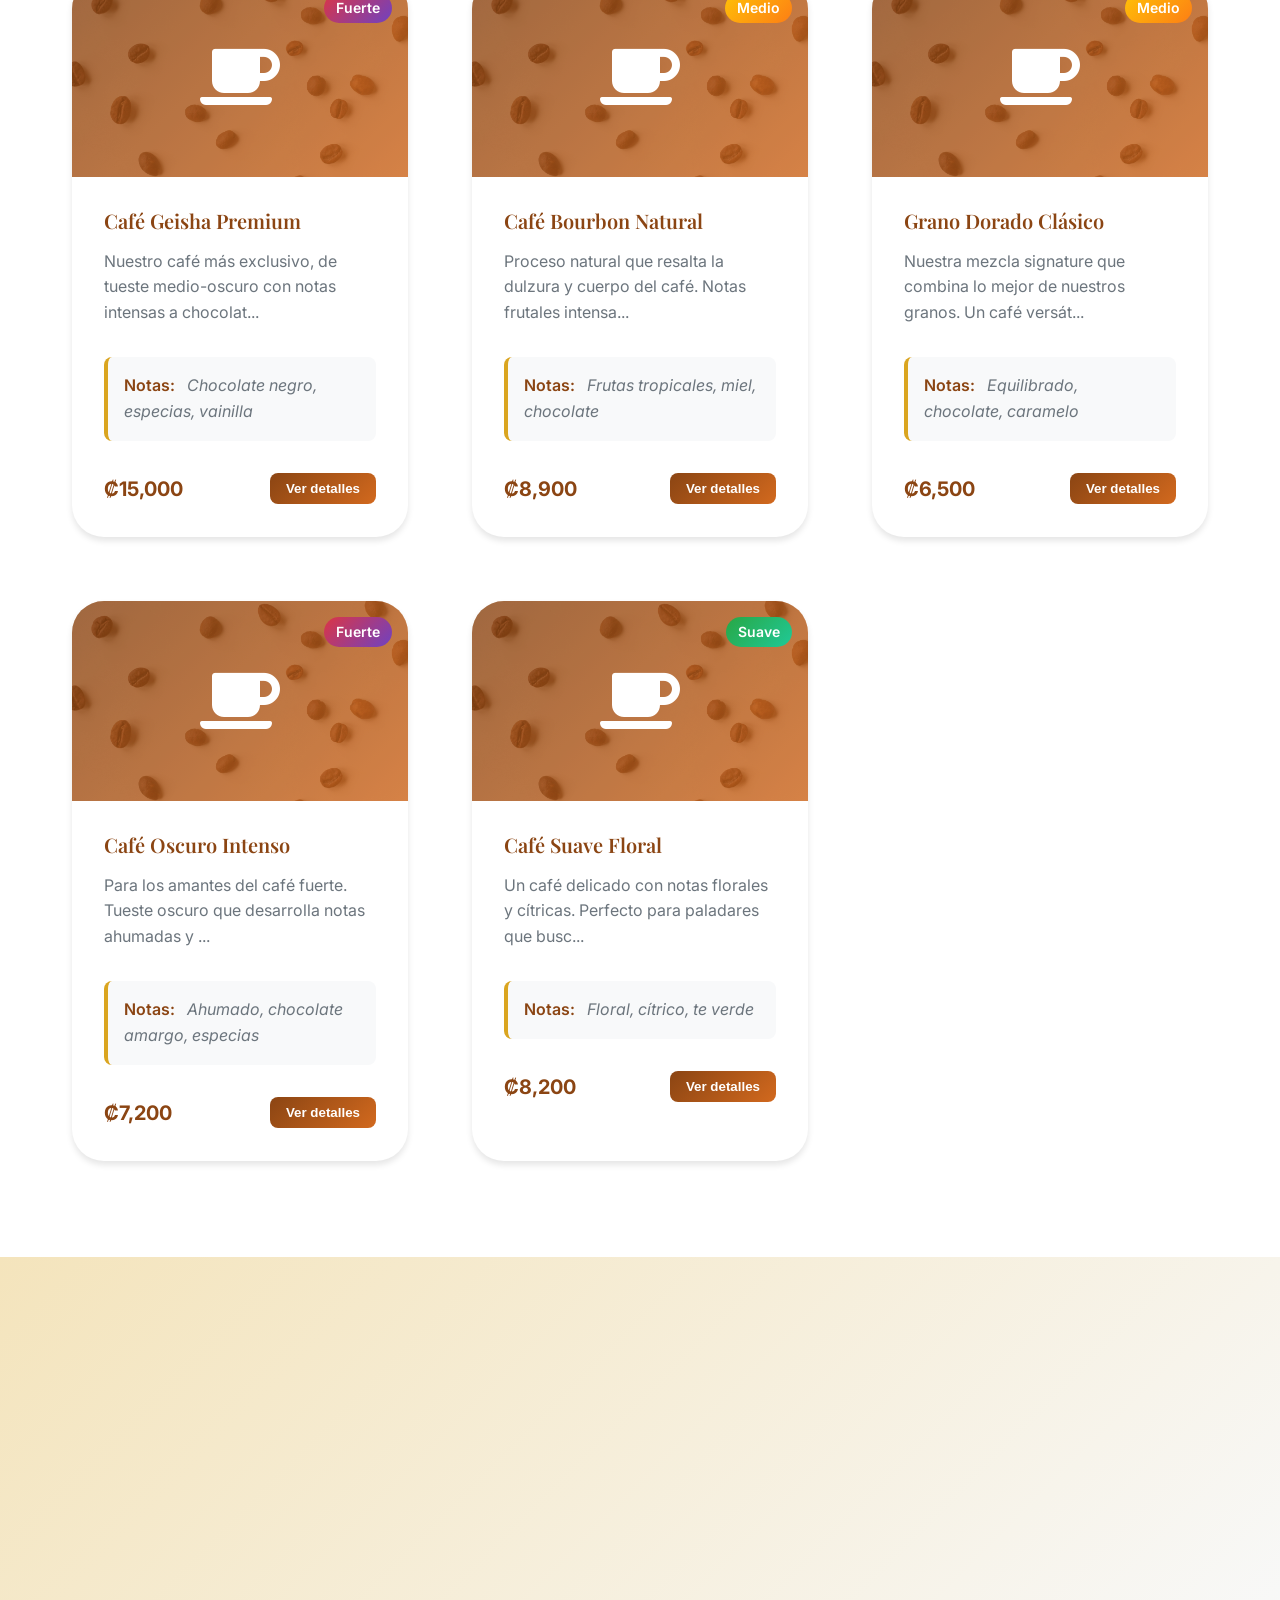
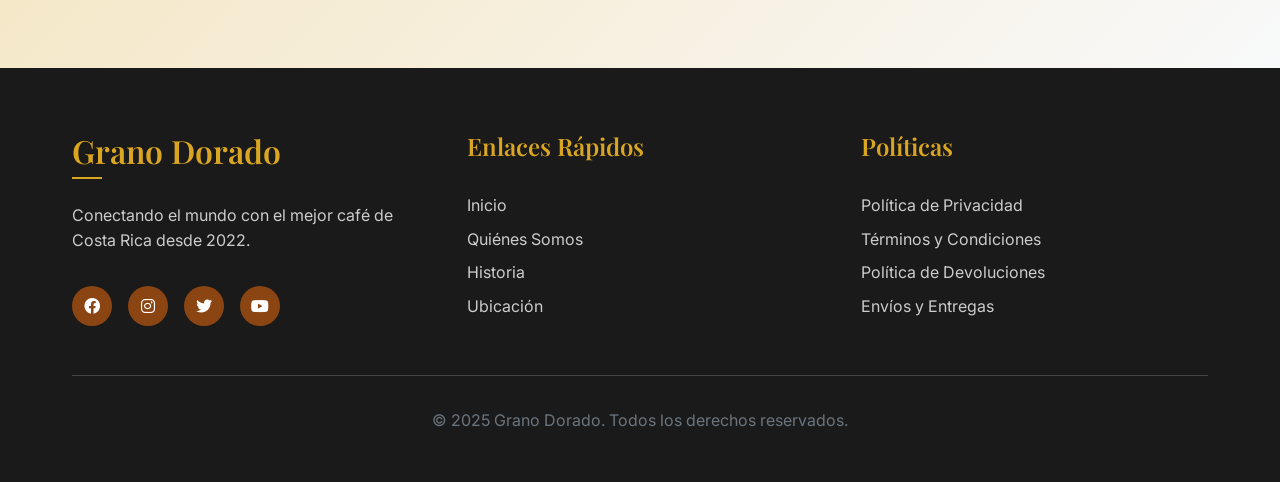
==== commit e559f432: "carta" ====
--- a/carta.html
+++ b/carta.html
@@ -3,14 +3,14 @@
 <head>
     <meta charset="UTF-8">
     <meta name="viewport" content="width=device-width, initial-scale=1.0">
-    <meta name="description" content="Descubre nuestra carta de cafés premium - Grano Dorado ofrece la mejor selección de café orgánico, en grano y molido de Costa Rica.">
-    <meta name="keywords" content="carta, café, productos, grano dorado, orgánico, premium, Costa Rica, Tarrazú">
-    <title>Carta - Grano Dorado</title>
+    <meta name="description" content="Carta de Cafés Grano Dorado - Descubre nuestra selección premium de cafés de alta calidad">
+    <meta name="keywords" content="carta café, cafés premium, grano dorado, café costa rica, pedidos whatsapp">
+    <title>Carta de Cafés - Grano Dorado</title>
     
     <!-- Fonts -->
     <link rel="preconnect" href="https://fonts.googleapis.com">
     <link rel="preconnect" href="https://fonts.gstatic.com" crossorigin>
-    <link href="https://fonts.googleapis.com/css2?family=Inter:wght@300;400;500;600;700&family=Playfair+Display:wght@400;500;600;700&display=swap" rel="stylesheet">
+    <link href="https://fonts.googleapis.com/css2?family=Inter:wght@300;400;500;600;700&family=Playfair+Display:wght@400;500;600;700&family=Montserrat:wght@300;400;500;600;700;800&display=swap" rel="stylesheet">
     
     <!-- CSS -->
     <link rel="stylesheet" href="css/styles.css">
@@ -19,16 +19,12 @@
     <link rel="stylesheet" href="https://cdnjs.cloudflare.com/ajax/libs/font-awesome/6.0.0/css/all.min.css">
 </head>
 <body>
-    <!-- Dark Mode Toggle -->
-    <button class="dark-mode-toggle" aria-label="Cambiar modo oscuro">
-        <i class="fas fa-moon"></i>
-    </button>
-
     <!-- Navigation -->
     <nav class="navbar" id="navbar">
         <div class="nav-container">
             <div class="nav-logo">
                 <a href="index.html">
+                    <img src="images/logo-grano-dorado.png" alt="Grano Dorado" class="nav-logo-image">
                     <h2>Grano Dorado</h2>
                 </a>
             </div>
@@ -37,6 +33,7 @@
                 <li class="nav-item">
                     <a href="index.html" class="nav-link">Inicio</a>
                 </li>
+              
                 <li class="nav-item">
                     <a href="quienes-somos.html" class="nav-link">Quiénes Somos</a>
                 </li>
@@ -44,13 +41,16 @@
                     <a href="historia.html" class="nav-link">Historia</a>
                 </li>
                 <li class="nav-item">
+                    <a href="ubicacion.html" class="nav-link">Ubicación</a>
+                </li>
+                  <li class="nav-item">
                     <a href="carta.html" class="nav-link active">Carta</a>
                 </li>
-                <li class="nav-item">
-                    <a href="blog.html" class="nav-link">Blog</a>
-                </li>
-                <li class="nav-item">
-                    <a href="contacto.html" class="nav-link">Contacto</a>
+                <li class="nav-item nav-dark-toggle">
+                    <button class="nav-dark-mode-toggle" aria-label="Cambiar modo oscuro">
+                        <i class="fas fa-moon"></i>
+                        <span>Modo Oscuro</span>
+                    </button>
                 </li>
             </ul>
             
@@ -62,404 +62,101 @@
         </div>
     </nav>
 
-    <!-- Page Header -->
-    <section class="page-header">
-        <div class="page-header-content">
-            <h1 class="page-title fade-in">Nuestra Carta</h1>
-            <p class="page-subtitle fade-in">Descubre nuestra selección de cafés premium</p>
-            <div class="breadcrumb fade-in">
-                <a href="index.html">Inicio</a> 
-                <span class="separator">></span> 
-                <span>Carta</span>
+    <!-- Hero Section for Carta -->
+    <section class="carta-hero">
+        <div class="hero-background"></div>
+        
+        <!-- Coffee Beans Animation Container -->
+        <div class="coffee-beans-container" id="coffeeBeans"></div>
+        
+        <!-- Floating Background Beans -->
+        <div class="floating-beans-container">
+            <div class="floating-bean"></div>
+            <div class="floating-bean"></div>
+            <div class="floating-bean"></div>
+            <div class="floating-bean"></div>
+            <div class="floating-bean"></div>
+        </div>
+        
+        <div class="hero-content">
+            <div class="hero-text">
+                <h1 class="hero-title fade-in">Nuestra Carta</h1>
+                <p class="hero-subtitle fade-in">Descubre nuestros cafés premium</p>
+                <p class="hero-description fade-in">Selección exclusiva de cafés de alta calidad, cada uno con su personalidad única</p>
             </div>
         </div>
     </section>
 
-    <!-- Products Section -->
-    <section class="products-section">
+    <!-- Coffee Menu Section -->
+    <section class="coffee-menu" id="coffee-menu">
         <div class="container">
-            <div class="products-intro reveal">
-                <h2>Cafés Excepcionales para Momentos Únicos</h2>
-                <p class="section-description">Cada café en nuestra carta cuenta una historia única de origen, proceso y sabor. Desde las montañas de Tarrazú hasta tu taza, garantizamos la máxima calidad en cada grano.</p>
-            </div>
-            
-            <!-- Filtros -->
-            <div class="product-filters">
-                <button class="filter-btn active" data-filter="all">
-                    <i class="fas fa-th"></i>
-                    Todos
-                </button>
-                <button class="filter-btn" data-filter="grano" id="grano">
-                    <i class="fas fa-seedling"></i>
-                    En Grano
-                </button>
-                <button class="filter-btn" data-filter="molido" id="molido">
+            <h2 class="section-title reveal">Nuestros Cafés</h2>
+            <p class="section-description reveal">Cada café cuenta una historia única. Desde suaves y frutales hasta intensos y chocolateados.</p>
+            
+            <!-- Coffee Categories -->
+            <div class="coffee-categories reveal">
+                <button class="category-btn active" data-category="all">Todos</button>
+                <button class="category-btn" data-category="suave">Suaves</button>
+                <button class="category-btn" data-category="medio">Intensidad Media</button>
+                <button class="category-btn" data-category="fuerte">Intensos</button>
+            </div>
+            
+            <!-- Coffee Grid -->
+            <div class="coffee-grid" id="coffeeGrid">
+                <!-- Coffee Cards will be generated by JavaScript -->
+            </div>
+        </div>
+    </section>
+
+    <!-- Coffee Details Modal -->
+    <div class="coffee-modal" id="coffeeModal">
+        <div class="modal-content">
+            <span class="modal-close" id="modalClose">&times;</span>
+            <div class="modal-body">
+                <div class="modal-coffee-image">
                     <i class="fas fa-coffee"></i>
-                    Molido
-                </button>
-                <button class="filter-btn" data-filter="organico" id="organico">
-                    <i class="fas fa-leaf"></i>
-                    Orgánico
-                </button>
-            </div>
-
-            <!-- Grid de Productos -->
-            <div class="products-grid">
-                <!-- Producto 1 -->
-                <div class="product-card reveal" data-category="grano organico">
-                    <div class="product-image">
-                        <div class="image-placeholder">
-                            <i class="fas fa-seedling"></i>
+                </div>
+                <div class="modal-coffee-info">
+                    <h3 class="modal-coffee-name"></h3>
+                    <p class="modal-coffee-description"></p>
+                    
+                    <div class="coffee-details">
+                        <div class="detail-item">
+                            <strong>Intensidad:</strong>
+                            <span class="coffee-intensity"></span>
                         </div>
-                        <div class="product-overlay">
-                            <button class="btn-add-cart">
-                                <i class="fas fa-shopping-cart"></i>
-                                Agregar al carrito
-                            </button>
-                            <button class="btn-view-more" data-product="tarrazu-premium">
-                                <i class="fas fa-eye"></i>
-                                Ver más
-                            </button>
+                        <div class="detail-item">
+                            <strong>Notas:</strong>
+                            <span class="coffee-notes"></span>
                         </div>
-                        <div class="product-badge">Premium</div>
-                    </div>
-                    <div class="product-info">
-                        <h4>Tarrazú Premium</h4>
-                        <p class="product-origin">Origen: Tarrazú, Costa Rica</p>
-                        <p class="product-description">Café de altura con notas a chocolate negro y frutas cítricas. Tostado medio que resalta su complejidad natural.</p>
-                        <div class="product-characteristics">
-                            <span class="char-item"><i class="fas fa-mountain"></i> Altura: 1,200-1,900 msnm</span>
-                            <span class="char-item"><i class="fas fa-thermometer-half"></i> Tostado: Medio</span>
-                            <span class="char-item"><i class="fas fa-tint"></i> Proceso: Lavado</span>
-                        </div>
-                        <div class="product-price">₡8,500</div>
-                        <div class="product-tags">
-                            <span class="tag">Orgánico</span>
-                            <span class="tag">En Grano</span>
-                            <span class="tag">Premium</span>
+                        <div class="detail-item">
+                            <strong>Método recomendado:</strong>
+                            <span class="coffee-brewing"></span>
                         </div>
                     </div>
-                </div>
-
-                <!-- Producto 2 -->
-                <div class="product-card reveal" data-category="molido">
-                    <div class="product-image">
-                        <div class="image-placeholder">
-                            <i class="fas fa-coffee"></i>
-                        </div>
-                        <div class="product-overlay">
-                            <button class="btn-add-cart">
-                                <i class="fas fa-shopping-cart"></i>
-                                Agregar al carrito
-                            </button>
-                            <button class="btn-view-more" data-product="volcan-poas">
-                                <i class="fas fa-eye"></i>
-                                Ver más
-                            </button>
-                        </div>
+                    
+                    <div class="modal-actions">
+                        <button class="whatsapp-btn" id="whatsappBtn">
+                            <i class="fab fa-whatsapp"></i>
+                            Pedir por WhatsApp
+                        </button>
                     </div>
-                    <div class="product-info">
-                        <h4>Volcán Poás</h4>
-                        <p class="product-origin">Origen: Poás, Costa Rica</p>
-                        <p class="product-description">Blend equilibrado con cuerpo medio y acidez brillante. Ideal para espresso y métodos de extracción rápida.</p>
-                        <div class="product-characteristics">
-                            <span class="char-item"><i class="fas fa-volcano"></i> Suelo volcánico</span>
-                            <span class="char-item"><i class="fas fa-balance-scale"></i> Cuerpo: Medio</span>
-                            <span class="char-item"><i class="fas fa-bolt"></i> Ideal: Espresso</span>
-                        </div>
-                        <div class="product-price">₡7,200</div>
-                        <div class="product-tags">
-                            <span class="tag">Molido</span>
-                            <span class="tag">Blend</span>
-                        </div>
-                    </div>
-                </div>
-
-                <!-- Producto 3 -->
-                <div class="product-card reveal" data-category="grano organico">
-                    <div class="product-image">
-                        <div class="image-placeholder">
-                            <i class="fas fa-mountain"></i>
-                        </div>
-                        <div class="product-overlay">
-                            <button class="btn-add-cart">
-                                <i class="fas fa-shopping-cart"></i>
-                                Agregar al carrito
-                            </button>
-                            <button class="btn-view-more" data-product="montes-oro">
-                                <i class="fas fa-eye"></i>
-                                Ver más
-                            </button>
-                        </div>
-                        <div class="product-badge">Limitada</div>
-                    </div>
-                    <div class="product-info">
-                        <h4>Montes de Oro</h4>
-                        <p class="product-origin">Origen: Montes de Oro, Costa Rica</p>
-                        <p class="product-description">Café de finca única con proceso natural. Notas dulces y afrutadas con un final persistente y elegante.</p>
-                        <div class="product-characteristics">
-                            <span class="char-item"><i class="fas fa-sun"></i> Proceso: Natural</span>
-                            <span class="char-item"><i class="fas fa-apple-alt"></i> Notas: Afrutado</span>
-                            <span class="char-item"><i class="fas fa-home"></i> Finca única</span>
-                        </div>
-                        <div class="product-price">₡9,800</div>
-                        <div class="product-tags">
-                            <span class="tag">Orgánico</span>
-                            <span class="tag">En Grano</span>
-                            <span class="tag">Edición Limitada</span>
-                        </div>
-                    </div>
-                </div>
-
-                <!-- Producto 4 -->
-                <div class="product-card reveal" data-category="molido organico">
-                    <div class="product-image">
-                        <div class="image-placeholder">
-                            <i class="fas fa-leaf"></i>
-                        </div>
-                        <div class="product-overlay">
-                            <button class="btn-add-cart">
-                                <i class="fas fa-shopping-cart"></i>
-                                Agregar al carrito
-                            </button>
-                            <button class="btn-view-more" data-product="reserva-especial">
-                                <i class="fas fa-eye"></i>
-                                Ver más
-                            </button>
-                        </div>
-                        <div class="product-badge">Reserva</div>
-                    </div>
-                    <div class="product-info">
-                        <h4>Reserva Especial</h4>
-                        <p class="product-origin">Origen: Selección Especial</p>
-                        <p class="product-description">Edición limitada con tostado artesanal. Perfil complejo y aromático para los paladares más exigentes.</p>
-                        <div class="product-characteristics">
-                            <span class="char-item"><i class="fas fa-fire"></i> Tostado artesanal</span>
-                            <span class="char-item"><i class="fas fa-gem"></i> Perfil complejo</span>
-                            <span class="char-item"><i class="fas fa-crown"></i> Selección especial</span>
-                        </div>
-                        <div class="product-price">₡12,500</div>
-                        <div class="product-tags">
-                            <span class="tag">Orgánico</span>
-                            <span class="tag">Molido</span>
-                            <span class="tag">Edición Limitada</span>
-                            <span class="tag">Reserva</span>
-                        </div>
-                    </div>
-                </div>
-
-                <!-- Producto 5 -->
-                <div class="product-card reveal" data-category="grano">
-                    <div class="product-image">
-                        <div class="image-placeholder">
-                            <i class="fas fa-sun"></i>
-                        </div>
-                        <div class="product-overlay">
-                            <button class="btn-add-cart">
-                                <i class="fas fa-shopping-cart"></i>
-                                Agregar al carrito
-                            </button>
-                            <button class="btn-view-more" data-product="amanecer-dorado">
-                                <i class="fas fa-eye"></i>
-                                Ver más
-                            </button>
-                        </div>
-                    </div>
-                    <div class="product-info">
-                        <h4>Amanecer Dorado</h4>
-                        <p class="product-origin">Origen: Valle Central, Costa Rica</p>
-                        <p class="product-description">Tostado claro con acidez vibrante. Perfecto para métodos de filtrado como V60, Chemex o prensa francesa.</p>
-                        <div class="product-characteristics">
-                            <span class="char-item"><i class="fas fa-brightness"></i> Tostado: Claro</span>
-                            <span class="char-item"><i class="fas fa-droplet"></i> Acidez: Vibrante</span>
-                            <span class="char-item"><i class="fas fa-filter"></i> Ideal: Filtrado</span>
-                        </div>
-                        <div class="product-price">₡6,800</div>
-                        <div class="product-tags">
-                            <span class="tag">En Grano</span>
-                            <span class="tag">Tostado Claro</span>
-                        </div>
-                    </div>
-                </div>
-
-                <!-- Producto 6 -->
-                <div class="product-card reveal" data-category="molido">
-                    <div class="product-image">
-                        <div class="image-placeholder">
-                            <i class="fas fa-fire"></i>
-                        </div>
-                        <div class="product-overlay">
-                            <button class="btn-add-cart">
-                                <i class="fas fa-shopping-cart"></i>
-                                Agregar al carrito
-                            </button>
-                            <button class="btn-view-more" data-product="tostado-intenso">
-                                <i class="fas fa-eye"></i>
-                                Ver más
-                            </button>
-                        </div>
-                    </div>
-                    <div class="product-info">
-                        <h4>Tostado Intenso</h4>
-                        <p class="product-origin">Origen: Blend Premium</p>
-                        <p class="product-description">Para los amantes del café fuerte. Cuerpo robusto y sabor intenso con notas ahumadas y chocolate amargo.</p>
-                        <div class="product-characteristics">
-                            <span class="char-item"><i class="fas fa-fire-alt"></i> Tostado: Oscuro</span>
-                            <span class="char-item"><i class="fas fa-dumbbell"></i> Cuerpo: Robusto</span>
-                            <span class="char-item"><i class="fas fa-bitter"></i> Notas: Intensas</span>
-                        </div>
-                        <div class="product-price">₡7,500</div>
-                        <div class="product-tags">
-                            <span class="tag">Molido</span>
-                            <span class="tag">Intenso</span>
-                        </div>
-                    </div>
-                </div>
-            </div>
-
-            <!-- Product Modal -->
-            <div class="product-modal" id="productModal">
-                <div class="modal-overlay" id="modalOverlay"></div>
-                <div class="modal-content">
-                    <button class="modal-close" id="modalClose">
-                        <i class="fas fa-times"></i>
-                    </button>
-                    <div class="modal-body" id="modalBody">
-                        <!-- Content will be populated by JavaScript -->
-                    </div>
-                </div>
-            </div>
-        </div>
-    </section>
-
-    <!-- Coffee Guide Section -->
-    <section class="coffee-guide-section">
+                </div>
+            </div>
+        </div>
+    </div>
+
+    <!-- Coffee Recommender Section -->
+    <section class="coffee-recommender-section" id="coffee-recommender">
         <div class="container">
-            <h2 class="section-title">Guía de Preparación</h2>
-            <div class="guide-grid">
-                <div class="guide-card reveal">
-                    <div class="guide-icon">
-                        <i class="fas fa-tint"></i>
-                    </div>
-                    <h4>Método Pour Over</h4>
-                    <p>Ideal para cafés de origen único. Temperatura: 92-96°C. Tiempo: 3-4 minutos.</p>
-                    <ul class="guide-steps">
-                        <li>Calentar agua a 94°C</li>
-                        <li>Usar ratio 1:15 (café:agua)</li>
-                        <li>Vertido circular y constante</li>
-                    </ul>
-                </div>
-                
-                <div class="guide-card reveal">
-                    <div class="guide-icon">
-                        <i class="fas fa-coffee"></i>
-                    </div>
-                    <h4>Espresso</h4>
-                    <p>Perfecto para blends intensos. Presión: 9 bares. Tiempo de extracción: 25-30 segundos.</p>
-                    <ul class="guide-steps">
-                        <li>Molienda fina y uniforme</li>
-                        <li>Tamping firme y parejo</li>
-                        <li>Extracción de 25-30ml</li>
-                    </ul>
-                </div>
-                
-                <div class="guide-card reveal">
-                    <div class="guide-icon">
-                        <i class="fas fa-clock"></i>
-                    </div>
-                    <h4>Prensa Francesa</h4>
-                    <p>Excelente para cafés con cuerpo. Tiempo de infusión: 4 minutos. Molienda gruesa.</p>
-                    <ul class="guide-steps">
-                        <li>Molienda gruesa consistente</li>
-                        <li>Agua a 92°C</li>
-                        <li>Infusión por 4 minutos</li>
-                    </ul>
-                </div>
-                
-                <div class="guide-card reveal">
-                    <div class="guide-icon">
-                        <i class="fas fa-snowflake"></i>
-                    </div>
-                    <h4>Cold Brew</h4>
-                    <p>Refrescante y suave. Tiempo de extracción: 12-24 horas. Concentrado diluible.</p>
-                    <ul class="guide-steps">
-                        <li>Molienda gruesa</li>
-                        <li>Ratio 1:8 (café:agua fría)</li>
-                        <li>Infusión en frío 16-20h</li>
-                    </ul>
-                </div>
-            </div>
-        </div>
-    </section>
-
-    <!-- Subscription Section -->
-    <section class="subscription-section">
-        <div class="container">
-            <div class="subscription-content reveal">
-                <h2>Suscripción Premium</h2>
-                <p class="subscription-lead">Recibe nuestros mejores cafés directamente en tu casa cada mes</p>
-                
-                <div class="subscription-plans">
-                    <div class="plan-card">
-                        <div class="plan-header">
-                            <h4>Plan Básico</h4>
-                            <div class="plan-price">₡15,000<span>/mes</span></div>
-                        </div>
-                        <ul class="plan-features">
-                            <li><i class="fas fa-check"></i> 1 café premium mensual</li>
-                            <li><i class="fas fa-check"></i> 250g por envío</li>
-                            <li><i class="fas fa-check"></i> Envío gratuito</li>
-                            <li><i class="fas fa-check"></i> Notas de cata incluidas</li>
-                        </ul>
-                        <button class="plan-button">Suscribirse</button>
-                    </div>
-                    
-                    <div class="plan-card featured">
-                        <div class="plan-badge">Más Popular</div>
-                        <div class="plan-header">
-                            <h4>Plan Premium</h4>
-                            <div class="plan-price">₡25,000<span>/mes</span></div>
-                        </div>
-                        <ul class="plan-features">
-                            <li><i class="fas fa-check"></i> 2 cafés premium mensual</li>
-                            <li><i class="fas fa-check"></i> 500g por envío</li>
-                            <li><i class="fas fa-check"></i> Envío gratuito</li>
-                            <li><i class="fas fa-check"></i> Acceso a ediciones limitadas</li>
-                            <li><i class="fas fa-check"></i> Descuento 10% en compras adicionales</li>
-                        </ul>
-                        <button class="plan-button">Suscribirse</button>
-                    </div>
-                    
-                    <div class="plan-card">
-                        <div class="plan-header">
-                            <h4>Plan Gourmet</h4>
-                            <div class="plan-price">₡40,000<span>/mes</span></div>
-                        </div>
-                        <ul class="plan-features">
-                            <li><i class="fas fa-check"></i> 3 cafés premium mensual</li>
-                            <li><i class="fas fa-check"></i> 750g por envío</li>
-                            <li><i class="fas fa-check"></i> Envío gratuito prioritario</li>
-                            <li><i class="fas fa-check"></i> Acceso exclusivo a reservas</li>
-                            <li><i class="fas fa-check"></i> Descuento 15% en compras adicionales</li>
-                            <li><i class="fas fa-check"></i> Consulta personalizada</li>
-                        </ul>
-                        <button class="plan-button">Suscribirse</button>
-                    </div>
-                </div>
-            </div>
-        </div>
-    </section>
-
-    <!-- Call to Action -->
-    <section class="cta-section">
-        <div class="container">
-            <div class="cta-content reveal">
-                <h2>¿Necesitas ayuda para elegir?</h2>
-                <p>Nuestros expertos en café están listos para ayudarte a encontrar el blend perfecto</p>
-                <div class="cta-buttons">
-                    <a href="contacto.html" class="cta-button">Consulta Gratuita</a>
-                    <a href="blog.html" class="cta-button secondary">Guías de Café</a>
-                </div>
+            <h2 class="section-title reveal">¿No sabes cuál elegir?</h2>
+            <p class="section-description reveal">Nuestro sistema de recomendación te ayudará a encontrar el café perfecto para ti</p>
+            
+            <div class="recommender-content reveal">
+                <button class="cta-button" id="startRecommender">
+                    <i class="fas fa-magic"></i>
+                    Encuentra tu café ideal
+                </button>
             </div>
         </div>
     </section>
@@ -485,19 +182,7 @@
                         <li><a href="index.html">Inicio</a></li>
                         <li><a href="quienes-somos.html">Quiénes Somos</a></li>
                         <li><a href="historia.html">Historia</a></li>
-                        <li><a href="carta.html">Carta</a></li>
-                        <li><a href="blog.html">Blog</a></li>
-                        <li><a href="contacto.html">Contacto</a></li>
-                    </ul>
-                </div>
-                
-                <div class="footer-section">
-                    <h4>Productos</h4>
-                    <ul class="footer-links">
-                        <li><a href="carta.html#grano">Café en Grano</a></li>
-                        <li><a href="carta.html#molido">Café Molido</a></li>
-                        <li><a href="carta.html#organico">Café Orgánico</a></li>
-                        <li><a href="carta.html">Ediciones Limitadas</a></li>
+                        <li><a href="ubicacion.html">Ubicación</a></li>
                     </ul>
                 </div>
                 
@@ -518,12 +203,9 @@
         </div>
     </footer>
 
-    <!-- Back to Top Button -->
-    <button class="back-to-top" id="backToTop" aria-label="Volver arriba">
-        <i class="fas fa-chevron-up"></i>
-    </button>
-
-    <!-- JavaScript -->
+    <!-- Scripts -->
     <script src="js/main.js"></script>
+    <script src="js/coffee-recommender.js"></script>
+    <script src="js/carta.js"></script>
 </body>
 </html>
--- a/css/styles.css
+++ b/css/styles.css
@@ -53,15 +53,6 @@
   --radius-xl: 2rem;
 }
 
-/* Dark Mode Variables */
-[data-theme="dark"] {
-  --primary-black: #ffffff;
-  --primary-white: #1a1a1a;
-  --gray-light: #2d3748;
-  --gray-medium: #a0aec0;
-  --gray-dark: #e2e8f0;
-}
-
 /* ===== RESET & BASE STYLES ===== */
 * {
   margin: 0;
@@ -154,11 +145,17 @@
   color: var(--coffee-brown);
 }
 
-/* Reveal Animation */
+/* Estilo específico para el título de valores */
+.values-preview .section-subtitle {
+  margin-top: var(--spacing-xl);
+  margin-bottom: var(--spacing-lg);
+}
+
+/* ===== ANIMACIONES ULTRA SIMPLES ===== */
 .reveal {
   opacity: 0;
   transform: translateY(30px);
-  transition: opacity 0.8s ease, transform 0.8s ease;
+  transition: all 1s ease;
 }
 
 .reveal.revealed {
@@ -220,30 +217,18 @@
   box-shadow: var(--shadow-lg);
 }
 
-/* ===== DARK MODE TOGGLE ===== */
-.dark-mode-toggle {
-  position: fixed;
-  top: 20px;
-  right: 20px;
-  width: 50px;
-  height: 50px;
-  border-radius: 50%;
+.cta-button.secondary {
+  background: transparent;
+  border: 2px solid var(--coffee-brown);
+  color: var(--coffee-brown);
+}
+
+.cta-button.secondary::before {
   background: var(--coffee-brown);
+}
+
+.cta-button.secondary:hover {
   color: var(--primary-white);
-  border: none;
-  cursor: pointer;
-  z-index: 1001;
-  display: flex;
-  align-items: center;
-  justify-content: center;
-  font-size: var(--fs-lg);
-  transition: all var(--transition-medium);
-  box-shadow: var(--shadow-md);
-}
-
-.dark-mode-toggle:hover {
-  transform: scale(1.1);
-  box-shadow: var(--shadow-lg);
 }
 
 /* ===== NAVIGATION ===== */
@@ -292,6 +277,21 @@
 .nav-logo a {
   text-decoration: none;
   color: inherit;
+  display: flex;
+  align-items: center;
+  gap: 10px;
+}
+
+.nav-logo-image {
+  width: 45px;
+  height: auto;
+  filter: drop-shadow(0 3px 6px rgba(0, 0, 0, 0.3)) brightness(1.1) contrast(1.1);
+  transition: transform 0.3s ease;
+}
+
+.nav-logo a:hover .nav-logo-image {
+  transform: scale(1.15);
+  filter: drop-shadow(0 4px 8px rgba(0, 0, 0, 0.4)) brightness(1.2) contrast(1.15);
 }
 
 /* DEFAULT: Desktop Navigation */
@@ -341,32 +341,367 @@
   width: calc(100% - 2rem);
 }
 
+/* Carta Link Highlight */
+.nav-carta-highlight .carta-link {
+  background: linear-gradient(135deg, var(--coffee-brown), var(--coffee-light));
+  color: var(--primary-white) !important;
+  padding: 0.5rem 1rem;
+  border-radius: var(--radius-lg);
+  position: relative;
+  overflow: hidden;
+  display: flex;
+  align-items: center;
+  gap: 0.5rem;
+  transition: all var(--transition-medium);
+}
+
+.nav-carta-highlight .carta-link::before {
+  content: '';
+  position: absolute;
+  top: 0;
+  left: -100%;
+  width: 100%;
+  height: 100%;
+  background: linear-gradient(135deg, var(--gold-accent), var(--coffee-light));
+  transition: left var(--transition-medium);
+}
+
+.nav-carta-highlight .carta-link:hover::before {
+  left: 0;
+}
+
+.nav-carta-highlight .carta-link i,
+.nav-carta-highlight .carta-link span {
+  position: relative;
+  z-index: 1;
+}
+
+.nav-carta-highlight .carta-link::after {
+  display: none;
+}
+
+.nav-carta-highlight .carta-link:hover {
+  transform: translateY(-2px);
+  box-shadow: var(--shadow-md);
+}
+
+[data-theme="dark"] .nav-carta-highlight .carta-link {
+  background: linear-gradient(135deg, var(--gold-accent), var(--coffee-light));
+  color: var(--primary-black) !important;
+}
+
+/* ===== CARTA PROMOTION SECTION ===== */
+.carta-promotion {
+  padding: var(--spacing-xxl) 0;
+  background: linear-gradient(135deg, var(--gray-light), var(--gold-light));
+  position: relative;
+  overflow: hidden;
+}
+
+.carta-promotion::before {
+  content: '';
+  position: absolute;
+  top: 0;
+  left: 0;
+  right: 0;
+  bottom: 0;
+  background: url('../images/fondo-index.jpg') center/cover;
+  opacity: 0.05;
+  z-index: 1;
+}
+
+[data-theme="dark"] .carta-promotion {
+  background: linear-gradient(135deg, var(--primary-black), rgba(218, 165, 32, 0.1));
+}
+
+.promotion-content {
+  display: grid;
+  grid-template-columns: 1fr 1fr;
+  gap: var(--spacing-xxl);
+  align-items: center;
+  position: relative;
+  z-index: 2;
+}
+
+.promotion-text {
+  max-width: 500px;
+}
+
+.promotion-text .section-title {
+  text-align: left;
+  margin-bottom: var(--spacing-md);
+  color: var(--coffee-brown);
+}
+
+[data-theme="dark"] .promotion-text .section-title {
+  color: var(--gold-accent);
+}
+
+.promotion-text .section-description {
+  text-align: left;
+  margin-bottom: var(--spacing-xl);
+  font-size: var(--fs-lg);
+}
+
+/* Coffee Highlights */
+.coffee-highlights {
+  display: flex;
+  flex-direction: column;
+  gap: var(--spacing-sm);
+  margin-bottom: var(--spacing-xl);
+}
+
+.highlight-item {
+  display: flex;
+  align-items: center;
+  gap: var(--spacing-sm);
+  padding: var(--spacing-sm);
+  background: rgba(255, 255, 255, 0.8);
+  border-radius: var(--radius-md);
+  border-left: 4px solid var(--gold-accent);
+  transition: all var(--transition-medium);
+}
+
+.highlight-item:hover {
+  transform: translateX(10px);
+  background: rgba(255, 255, 255, 0.95);
+}
+
+[data-theme="dark"] .highlight-item {
+  background: rgba(218, 165, 32, 0.1);
+  border-left-color: var(--gold-accent);
+}
+
+[data-theme="dark"] .highlight-item:hover {
+  background: rgba(218, 165, 32, 0.2);
+}
+
+.highlight-item i {
+  color: var(--coffee-brown);
+  font-size: var(--fs-lg);
+  width: 20px;
+  text-align: center;
+}
+
+[data-theme="dark"] .highlight-item i {
+  color: var(--gold-accent);
+}
+
+.highlight-item span {
+  font-weight: 500;
+  color: var(--gray-dark);
+}
+
+[data-theme="dark"] .highlight-item span {
+  color: var(--primary-white);
+}
+
+/* Promotion Actions */
+.promotion-actions {
+  display: flex;
+  gap: var(--spacing-md);
+  flex-wrap: wrap;
+}
+
+.cta-button.primary {
+  background: linear-gradient(135deg, var(--coffee-brown), var(--coffee-light));
+  color: var(--primary-white);
+  display: inline-flex;
+  align-items: center;
+  gap: var(--spacing-sm);
+}
+
+.cta-button.secondary {
+  background: transparent;
+  color: var(--coffee-brown);
+  border: 2px solid var(--coffee-brown);
+  display: inline-flex;
+  align-items: center;
+  gap: var(--spacing-sm);
+}
+
+.cta-button.secondary:hover {
+  background: var(--coffee-brown);
+  color: var(--primary-white);
+}
+
+[data-theme="dark"] .cta-button.secondary {
+  color: var(--gold-accent);
+  border-color: var(--gold-accent);
+}
+
+[data-theme="dark"] .cta-button.secondary:hover {
+  background: var(--gold-accent);
+  color: var(--primary-black);
+}
+
+/* Coffee Showcase */
+.promotion-visual {
+  display: flex;
+  justify-content: center;
+  align-items: center;
+}
+
+.coffee-showcase {
+  display: grid;
+  grid-template-columns: 1fr;
+  gap: var(--spacing-md);
+  max-width: 300px;
+}
+
+.showcase-item {
+  background: var(--primary-white);
+  padding: var(--spacing-md);
+  border-radius: var(--radius-lg);
+  text-align: center;
+  box-shadow: var(--shadow-md);
+  transition: all var(--transition-medium);
+  border: 2px solid transparent;
+  cursor: pointer;
+}
+
+.showcase-item:hover {
+  transform: translateY(-5px);
+  box-shadow: var(--shadow-lg);
+  border-color: var(--gold-accent);
+}
+
+[data-theme="dark"] .showcase-item {
+  background: var(--gray-dark);
+  border-color: rgba(218, 165, 32, 0.1);
+}
+
+[data-theme="dark"] .showcase-item:hover {
+  border-color: var(--gold-accent);
+}
+
+.coffee-icon {
+  width: 60px;
+  height: 60px;
+  margin: 0 auto var(--spacing-sm);
+  background: linear-gradient(135deg, var(--coffee-brown), var(--coffee-light));
+  border-radius: 50%;
+  display: flex;
+  align-items: center;
+  justify-content: center;
+  transition: all var(--transition-medium);
+}
+
+.showcase-item:hover .coffee-icon {
+  background: linear-gradient(135deg, var(--gold-accent), var(--coffee-light));
+  transform: rotate(15deg) scale(1.1);
+}
+
+.coffee-icon i {
+  font-size: var(--fs-xl);
+  color: var(--primary-white);
+}
+
+.showcase-item h4 {
+  margin-bottom: 0.5rem;
+  color: var(--coffee-brown);
+  font-size: var(--fs-lg);
+}
+
+[data-theme="dark"] .showcase-item h4 {
+  color: var(--gold-accent);
+}
+
+.showcase-item p {
+  margin: 0;
+  color: var(--gray-medium);
+  font-size: var(--fs-sm);
+}
+
+/* Responsive Design for Promotion */
+@media (max-width: 768px) {
+  .promotion-content {
+    grid-template-columns: 1fr;
+    gap: var(--spacing-lg);
+    text-align: center;
+  }
+  
+  .promotion-text .section-title,
+  .promotion-text .section-description {
+    text-align: center;
+  }
+  
+  .promotion-actions {
+    justify-content: center;
+  }
+  
+  .coffee-showcase {
+    grid-template-columns: repeat(3, 1fr);
+    gap: var(--spacing-sm);
+  }
+  
+  .showcase-item {
+    padding: var(--spacing-sm);
+  }
+  
+  .coffee-icon {
+    width: 50px;
+    height: 50px;
+  }
+  
+  .coffee-icon i {
+    font-size: var(--fs-lg);
+  }
+  
+  .showcase-item h4 {
+    font-size: var(--fs-base);
+  }
+  
+  .showcase-item p {
+    font-size: var(--fs-xs);
+  }
+}
+
 /* Hamburger Menu (hidden by default) */
 .hamburger {
   display: none;
   flex-direction: column;
   cursor: pointer;
-  gap: 4px;
-  z-index: 1001;
+  gap: 5px;
+  z-index: 1002;
+  padding: 8px;
+  border-radius: 8px;
+  transition: all var(--transition-fast);
+  position: relative;
+}
+
+.hamburger:hover {
+  background: rgba(0, 0, 0, 0.05);
+}
+
+[data-theme="dark"] .hamburger:hover {
+  background: rgba(255, 255, 255, 0.1);
 }
 
 .bar {
-  width: 25px;
+  width: 28px;
   height: 3px;
   background: var(--primary-black);
-  transition: all var(--transition-fast);
+  border-radius: 2px;
+  transition: all 0.3s cubic-bezier(0.68, -0.55, 0.265, 1.55);
+  transform-origin: center;
+}
+
+[data-theme="dark"] .bar {
+  background: var(--primary-white);
 }
 
 .hamburger.active .bar:nth-child(1) {
-  transform: rotate(-45deg) translate(-5px, 6px);
+  transform: rotate(45deg) translate(6px, 6px);
 }
 
 .hamburger.active .bar:nth-child(2) {
   opacity: 0;
+  transform: scaleX(0);
 }
 
 .hamburger.active .bar:nth-child(3) {
-  transform: rotate(45deg) translate(-5px, -6px);
+  transform: rotate(-45deg) translate(6px, -6px);
 }
 
 /* ===== HERO SECTION ===== */
@@ -385,7 +720,7 @@
   left: 0;
   width: 100%;
   height: 100%;
-  background-image: url('../images/fondo index.jpg');
+  background-image: url('../images/fondo-index.jpg');
   background-size: cover;
   background-position: center center;
   background-repeat: no-repeat;
@@ -467,12 +802,164 @@
   60% { transform: translateX(-50%) translateY(-5px); }
 }
 
+/* ===== PAGE HEADER SECTION ===== */
+.page-header {
+  background: linear-gradient(135deg, #2c1810 0%, #5d3317 30%, #8b4513 70%, #daa520 100%);
+  color: var(--primary-white);
+  padding: calc(var(--navbar-height) + var(--spacing-xl)) 0 var(--spacing-xl);
+  text-align: center;
+  position: relative;
+  overflow: hidden;
+  min-height: 60vh;
+  display: flex;
+  align-items: center;
+  justify-content: center;
+}
+
+.page-header::before {
+  content: '';
+  position: absolute;
+  top: 0;
+  left: 0;
+  width: 100%;
+  height: 100%;
+  background-image: 
+    radial-gradient(circle at 20% 20%, rgba(218, 165, 32, 0.15) 0%, transparent 50%),
+    radial-gradient(circle at 80% 80%, rgba(139, 69, 19, 0.15) 0%, transparent 50%),
+    radial-gradient(circle at 50% 50%, rgba(255, 255, 255, 0.05) 0%, transparent 40%);
+  animation: parallaxFloat 20s ease-in-out infinite;
+}
+
+.page-header::after {
+  content: '';
+  position: absolute;
+  bottom: 0;
+  left: 0;
+  width: 100%;
+  height: 100px;
+  background: linear-gradient(to top, rgba(255,255,255,0.1) 0%, transparent 100%);
+}
+
+.page-header-content {
+  position: relative;
+  z-index: 2;
+  max-width: 800px;
+  margin: 0 auto;
+  padding: var(--spacing-xl) var(--spacing-md);
+}
+
+.header-content h1 {
+  font-size: clamp(2.5rem, 5vw, 4rem);
+  font-weight: 700;
+  margin-bottom: var(--spacing-md);
+  text-shadow: 2px 2px 8px rgba(0,0,0,0.5);
+  font-family: var(--font-secondary);
+  background: linear-gradient(45deg, #ffffff, #daa520);
+  -webkit-background-clip: text;
+  -webkit-text-fill-color: transparent;
+  background-clip: text;
+  animation: textGlow 3s ease-in-out infinite alternate;
+}
+
+.header-content p {
+  font-size: var(--fs-lg);
+  margin-bottom: var(--spacing-lg);
+  text-shadow: 1px 1px 3px rgba(0,0,0,0.4);
+  opacity: 0.95;
+  line-height: 1.6;
+}
+
+@keyframes textGlow {
+  0% {
+    filter: drop-shadow(0 0 5px rgba(218, 165, 32, 0.5));
+  }
+  100% {
+    filter: drop-shadow(0 0 15px rgba(218, 165, 32, 0.8));
+  }
+}
+
+.page-subtitle {
+  font-size: var(--fs-xl);
+  margin-bottom: var(--spacing-lg);
+  color: rgba(255,255,255,0.9);
+  font-weight: 300;
+}
+
+.breadcrumb {
+  display: inline-flex;
+  align-items: center;
+  gap: var(--spacing-xs);
+  padding: var(--spacing-xs) var(--spacing-md);
+  background: rgba(255,255,255,0.1);
+  backdrop-filter: blur(10px);
+  border-radius: var(--radius-full);
+  border: 1px solid rgba(255,255,255,0.2);
+}
+
+.breadcrumb a {
+  color: var(--gold-light);
+  text-decoration: none;
+  font-size: var(--fs-sm);
+  transition: color var(--transition-fast);
+}
+
+.breadcrumb a:hover {
+  color: var(--primary-white);
+}
+
+.breadcrumb .separator {
+  color: rgba(255,255,255,0.6);
+  font-size: var(--fs-sm);
+  margin: 0 var(--spacing-xs);
+}
+
+.breadcrumb span:last-child {
+  color: var(--primary-white);
+  font-size: var(--fs-sm);
+  font-weight: 500;
+}
+
+/* Mobile adjustments for page header */
+@media (max-width: 768px) {
+  .page-header {
+    padding: calc(var(--navbar-height) + var(--spacing-md)) 0 var(--spacing-md);
+  }
+  
+  .page-title {
+    font-size: var(--fs-4xl);
+  }
+  
+  .page-subtitle {
+    font-size: var(--fs-lg);
+  }
+  
+  .breadcrumb {
+    padding: var(--spacing-xs) var(--spacing-sm);
+  }
+}
+
 /* ===== ABOUT SECTION ===== */
 .about-section {
   padding: var(--spacing-xxl) 0;
   background: var(--gray-light);
 }
 
+.about-content-wrapper {
+  display: grid;
+  grid-template-columns: 1fr 1.2fr;
+  gap: 4rem;
+  align-items: start;
+  margin-bottom: 3rem;
+}
+
+@media (max-width: 968px) {
+  .about-content-wrapper {
+    grid-template-columns: 1fr;
+    gap: 2rem;
+    text-align: center;
+  }
+}
+
 .about-grid {
   display: grid;
   grid-template-columns: 1fr 1fr;
@@ -485,55 +972,265 @@
   display: flex;
   align-items: center;
   justify-content: center;
-  height: 400px;
-  background: var(--primary-white);
+  height: 450px;
+  background: linear-gradient(135deg, #f8f9fa 0%, #ffffff 50%, #f1f3f4 100%);
   border-radius: var(--radius-xl);
-  box-shadow: var(--shadow-lg);
+  box-shadow: 0 15px 35px rgba(0, 0, 0, 0.1);
+  position: relative;
+  overflow: hidden;
+}
+
+.about-image::before {
+  content: '';
+  position: absolute;
+  top: 0;
+  left: 0;
+  width: 100%;
+  height: 100%;
+  background: radial-gradient(circle at center, rgba(139, 69, 19, 0.05), transparent 70%);
 }
 
 .image-placeholder {
   text-align: center;
   color: var(--coffee-brown);
+  position: relative;
+  z-index: 1;
 }
 
 .image-placeholder i {
-  font-size: 4rem;
+  font-size: 5rem;
   margin-bottom: var(--spacing-sm);
   display: block;
+  background: linear-gradient(135deg, var(--coffee-brown), #8B4513);
+  -webkit-background-clip: text;
+  -webkit-text-fill-color: transparent;
+  background-clip: text;
+  animation: breathe 3s ease-in-out infinite;
+}
+
+@keyframes breathe {
+  0%, 100% { transform: scale(1); }
+  50% { transform: scale(1.05); }
+}
+
+.image-placeholder p {
+  font-size: 1.2rem;
+  font-weight: 600;
+  margin: 0;
+  color: var(--coffee-brown);
+  text-transform: uppercase;
+  letter-spacing: 1px;
 }
 
 .about-content h2 {
   color: var(--coffee-brown);
   margin-bottom: var(--spacing-md);
+  font-size: 2.5rem;
+  font-weight: 700;
+}
+
+.story-content {
+  margin-bottom: 2rem;
+}
+
+.story-highlight {
+  font-size: 1.3rem;
+  font-weight: 600;
+  color: var(--coffee-brown);
+  margin-bottom: 1rem;
+  line-height: 1.4;
+}
+
+.commitment-text {
+  font-style: italic;
+  color: #666;
+  border-left: 4px solid var(--gold);
+  padding-left: 1.5rem;
+  margin-top: 1.5rem;
+  font-size: 1.1rem;
+}
+
+/* Mission & Vision Section */
+.mission-vision-section {
+  margin-top: 4rem;
+  padding-top: 3rem;
+  border-top: 2px solid #e8e8e8;
+}
+
+.mission-vision-grid {
+  display: grid;
+  grid-template-columns: repeat(auto-fit, minmax(300px, 1fr));
+  gap: 2rem;
+  margin-top: 2rem;
+}
+
+.mission-card,
+.vision-card {
+  background: linear-gradient(135deg, #fff 0%, #f8f9fa 100%);
+  padding: 2.5rem 2rem;
+  border-radius: 20px;
+  text-align: center;
+  position: relative;
+  box-shadow: 0 10px 30px rgba(0, 0, 0, 0.08);
+  transition: all 0.3s ease;
+  overflow: hidden;
+}
+
+.mission-card:hover,
+.vision-card:hover {
+  transform: translateY(-5px);
+  box-shadow: 0 20px 40px rgba(0, 0, 0, 0.12);
+}
+
+.card-icon {
+  width: 80px;
+  height: 80px;
+  margin: 0 auto 1.5rem;
+  background: linear-gradient(135deg, var(--coffee-brown), #8B4513);
+  border-radius: 50%;
+  display: flex;
+  align-items: center;
+  justify-content: center;
+  position: relative;
+  overflow: hidden;
+}
+
+.card-icon::before {
+  content: '';
+  position: absolute;
+  top: -50%;
+  left: -50%;
+  width: 200%;
+  height: 200%;
+  background: linear-gradient(45deg, transparent, rgba(255, 255, 255, 0.3), transparent);
+  transform: rotate(45deg);
+  animation: iconShimmer 3s ease-in-out infinite;
+}
+
+@keyframes iconShimmer {
+  0%, 100% { transform: rotate(45deg) translateX(-200%); }
+  50% { transform: rotate(45deg) translateX(200%); }
+}
+
+.card-icon i {
+  font-size: 2.5rem;
+  color: white;
+  z-index: 1;
+  position: relative;
+}
+
+.mission-card h3,
+.vision-card h3 {
+  color: var(--coffee-brown);
+  font-size: 1.5rem;
+  font-weight: 700;
+  margin-bottom: 1rem;
+}
+
+.mission-card p,
+.vision-card p {
+  color: #555;
+  line-height: 1.7;
+  font-size: 1rem;
+  margin-bottom: 2rem;
+}
+
+.card-accent {
+  position: absolute;
+  bottom: 0;
+  left: 0;
+  width: 100%;
+  height: 4px;
+  background: linear-gradient(90deg, var(--gold), var(--coffee-brown));
+}
+
+/* Responsive adjustments */
+@media (max-width: 768px) {
+  .about-content h2 {
+    font-size: 2rem;
+  }
+  
+  .story-highlight {
+    font-size: 1.2rem;
+  }
+  
+  .mission-vision-grid {
+    grid-template-columns: 1fr;
+    gap: 1.5rem;
+  }
+  
+  .mission-card,
+  .vision-card {
+    padding: 2rem 1.5rem;
+  }
 }
 
 /* Values Section */
 .values-section {
-  padding-top: var(--spacing-xxl);
+  padding: var(--spacing-xxl) 0;
+  background: linear-gradient(135deg, #f8f9fa 0%, #ffffff 50%, #f1f3f4 100%);
+  position: relative;
+  overflow: hidden;
+}
+
+.values-section::before {
+  content: '';
+  position: absolute;
+  top: 0;
+  left: 0;
+  width: 100%;
+  height: 100%;
+  background-image: 
+    radial-gradient(circle at 10% 20%, rgba(218, 165, 32, 0.03) 0%, transparent 50%),
+    radial-gradient(circle at 90% 80%, rgba(139, 69, 19, 0.03) 0%, transparent 50%);
+  animation: parallaxFloat 25s ease-in-out infinite;
 }
 
 .values-grid {
   display: grid;
-  grid-template-columns: repeat(auto-fit, minmax(300px, 1fr));
-  gap: var(--spacing-lg);
+  grid-template-columns: repeat(auto-fit, minmax(320px, 1fr));
+  gap: var(--spacing-xl);
+  position: relative;
+  z-index: 1;
 }
 
 .value-card {
-  background: var(--primary-white);
-  padding: var(--spacing-lg);
+  background: linear-gradient(145deg, #ffffff, #f8f9fa);
+  padding: var(--spacing-xl);
   border-radius: var(--radius-lg);
   text-align: center;
-  box-shadow: var(--shadow-md);
-  transition: transform var(--transition-medium);
+  box-shadow: 0 10px 30px rgba(0,0,0,0.1);
+  transition: all var(--transition-medium);
+  position: relative;
+  overflow: hidden;
+  border: 1px solid rgba(218, 165, 32, 0.1);
+}
+
+.value-card::before {
+  content: '';
+  position: absolute;
+  top: 0;
+  left: 0;
+  width: 100%;
+  height: 100%;
+  background: linear-gradient(135deg, rgba(218, 165, 32, 0.05), rgba(139, 69, 19, 0.05));
+  opacity: 0;
+  transition: opacity var(--transition-medium);
 }
 
 .value-card:hover {
-  transform: translateY(-5px);
+  transform: translateY(-10px) scale(1.02);
+  box-shadow: 0 20px 50px rgba(218, 165, 32, 0.3);
+  border-color: var(--gold-accent);
+}
+
+.value-card:hover::before {
+  opacity: 1;
 }
 
 .value-icon {
-  width: 80px;
-  height: 80px;
+  width: 90px;
+  height: 90px;
   margin: 0 auto var(--spacing-md);
   background: linear-gradient(135deg, var(--coffee-brown), var(--gold-accent));
   border-radius: 50%;
@@ -542,6 +1239,16 @@
   justify-content: center;
   color: var(--primary-white);
   font-size: var(--fs-3xl);
+  transition: all var(--transition-medium);
+  position: relative;
+  z-index: 1;
+  box-shadow: 0 5px 15px rgba(139, 69, 19, 0.3);
+}
+
+.value-card:hover .value-icon {
+  transform: rotateY(360deg) scale(1.1);
+  background: linear-gradient(135deg, var(--gold-accent), var(--coffee-brown));
+  box-shadow: 0 10px 25px rgba(218, 165, 32, 0.5);
 }
 
 .value-card h4 {
@@ -632,6 +1339,184 @@
 .timeline-content h4 {
   color: var(--coffee-brown);
   margin-bottom: var(--spacing-sm);
+}
+
+/* ===== MILESTONES SECTION ===== */
+.milestones-section {
+  padding: var(--spacing-xxl) 0;
+  background: linear-gradient(135deg, var(--coffee-brown) 0%, var(--coffee-light) 100%);
+  position: relative;
+  overflow: hidden;
+}
+
+.milestones-section::before {
+  content: '';
+  position: absolute;
+  top: 0;
+  left: 0;
+  right: 0;
+  bottom: 0;
+  background: url("data:image/svg+xml,%3Csvg width='60' height='60' viewBox='0 0 60 60' xmlns='http://www.w3.org/2000/svg'%3E%3Cg fill='none' fill-rule='evenodd'%3E%3Cg fill='%23ffffff' fill-opacity='0.05'%3E%3Ccircle cx='30' cy='30' r='4'/%3E%3C/g%3E%3C/g%3E%3C/svg%3E") repeat;
+  z-index: 1;
+}
+
+.milestones-section .container {
+  position: relative;
+  z-index: 2;
+}
+
+.milestones-section .section-title {
+  color: var(--primary-white);
+  text-align: center;
+  margin-bottom: var(--spacing-xl);
+  text-shadow: 2px 2px 4px rgba(0, 0, 0, 0.3);
+}
+
+.milestones-grid {
+  display: grid;
+  grid-template-columns: repeat(auto-fit, minmax(250px, 1fr));
+  gap: var(--spacing-lg);
+  margin-top: var(--spacing-xl);
+}
+
+.milestone-card {
+  background: rgba(255, 255, 255, 0.95);
+  backdrop-filter: blur(10px);
+  border-radius: var(--radius-lg);
+  padding: var(--spacing-xl);
+  text-align: center;
+  box-shadow: 
+    0 8px 32px rgba(0, 0, 0, 0.1),
+    inset 0 1px 0 rgba(255, 255, 255, 0.2);
+  border: 1px solid rgba(255, 255, 255, 0.3);
+  transition: all 0.6s ease-out;
+  position: relative;
+  overflow: hidden;
+}
+
+/* Animación específica para milestone cards */
+.milestone-card.reveal {
+  opacity: 0;
+  transform: translateY(40px) scale(0.95);
+  transition: opacity 1.5s ease-out, transform 1.5s ease-out;
+}
+
+.milestone-card.reveal.revealed {
+  opacity: 1;
+  transform: translateY(0) scale(1);
+}
+
+.milestone-card::before {
+  content: '';
+  position: absolute;
+  top: 0;
+  left: -100%;
+  width: 100%;
+  height: 100%;
+  background: linear-gradient(90deg, transparent, rgba(255, 255, 255, 0.2), transparent);
+  transition: left 0.6s ease;
+}
+
+.milestone-card:hover::before {
+  left: 100%;
+}
+
+.milestone-card:hover {
+  transform: translateY(-10px) scale(1.02);
+  box-shadow: 
+    0 20px 40px rgba(0, 0, 0, 0.15),
+    inset 0 1px 0 rgba(255, 255, 255, 0.3);
+}
+
+.milestone-number {
+  font-size: 4rem;
+  font-weight: 900;
+  background: linear-gradient(45deg, var(--gold-accent), var(--gold-light));
+  -webkit-background-clip: text;
+  -webkit-text-fill-color: transparent;
+  background-clip: text;
+  line-height: 1;
+  margin-bottom: var(--spacing-sm);
+  text-shadow: 0 2px 4px rgba(0, 0, 0, 0.1);
+  position: relative;
+  z-index: 2;
+}
+
+.milestone-card h4 {
+  font-size: var(--fs-xl);
+  color: var(--coffee-brown);
+  margin-bottom: var(--spacing-sm);
+  font-weight: 600;
+  position: relative;
+  z-index: 2;
+}
+
+.milestone-card p {
+  color: var(--gray-dark);
+  font-size: var(--fs-base);
+  line-height: 1.6;
+  position: relative;
+  z-index: 2;
+}
+
+/* Counter Animation */
+@keyframes countUp {
+  from {
+    opacity: 0;
+    transform: translateY(20px);
+  }
+  to {
+    opacity: 1;
+    transform: translateY(0);
+  }
+}
+
+.milestone-number.animate {
+  animation: countUp 1.5s ease-out;
+}
+
+@keyframes countUp {
+  0% {
+    transform: scale(0.8);
+    opacity: 0.5;
+  }
+  50% {
+    transform: scale(1.1);
+  }
+  100% {
+    transform: scale(1);
+    opacity: 1;
+  }
+}
+
+/* Responsive Design for Milestones */
+@media (max-width: 768px) {
+  .milestones-grid {
+    grid-template-columns: repeat(auto-fit, minmax(200px, 1fr));
+    gap: var(--spacing-md);
+  }
+  
+  .milestone-card {
+    padding: var(--spacing-lg);
+  }
+  
+  .milestone-number {
+    font-size: 3rem;
+  }
+  
+  .milestone-card h4 {
+    font-size: var(--fs-lg);
+  }
+}
+
+@media (max-width: 480px) {
+  .milestones-grid {
+    grid-template-columns: 1fr;
+  }
+  
+  .milestone-number {
+    font-size: 2.5rem;
+  }
 }
 
 /* ===== PRODUCTS SECTION ===== */
@@ -856,159 +1741,7 @@
   gap: 0.5rem;
 }
 
-/* ===== CONTACT SECTION ===== */
-.contact-section {
-  padding: var(--spacing-xxl) 0;
-  background: var(--gray-light);
-}
-
-.contact-grid {
-  display: grid;
-  grid-template-columns: 1fr 1fr;
-  gap: var(--spacing-xl);
-  margin-bottom: var(--spacing-xl);
-}
-
-.contact-form,
-.contact-info {
-  background: var(--primary-white);
-  padding: var(--spacing-lg);
-  border-radius: var(--radius-lg);
-  box-shadow: var(--shadow-md);
-}
-
-.contact-form h3,
-.contact-info h3 {
-  color: var(--coffee-brown);
-  margin-bottom: var(--spacing-md);
-}
-
-/* Form Styles */
-.form-group {
-  position: relative;
-  margin-bottom: var(--spacing-md);
-}
-
-.form-group input,
-.form-group textarea {
-  width: 100%;
-  padding: var(--spacing-sm);
-  border: 2px solid var(--gray-light);
-  border-radius: var(--radius-md);
-  font-size: var(--fs-base);
-  transition: border-color var(--transition-fast);
-  background: var(--primary-white);
-}
-
-.form-group input:focus,
-.form-group textarea:focus {
-  outline: none;
-  border-color: var(--coffee-brown);
-}
-
-.form-group label {
-  position: absolute;
-  top: -8px;
-  left: var(--spacing-sm);
-  background: var(--primary-white);
-  padding: 0 0.5rem;
-  color: var(--gray-medium);
-  font-size: var(--fs-sm);
-}
-
-.form-group textarea {
-  min-height: 120px;
-  resize: vertical;
-}
-
-.submit-btn {
-  width: 100%;
-  position: relative;
-  overflow: hidden;
-}
-
-.btn-loading {
-  display: none;
-}
-
-.submit-btn.loading .btn-text {
-  display: none;
-}
-
-.submit-btn.loading .btn-loading {
-  display: block;
-}
-
-/* Contact Info */
-.contact-item {
-  display: flex;
-  align-items: flex-start;
-  gap: var(--spacing-md);
-  margin-bottom: var(--spacing-lg);
-}
-
-.contact-icon {
-  width: 50px;
-  height: 50px;
-  background: linear-gradient(135deg, var(--coffee-brown), var(--gold-accent));
-  border-radius: 50%;
-  display: flex;
-  align-items: center;
-  justify-content: center;
-  color: var(--primary-white);
-  font-size: var(--fs-lg);
-  flex-shrink: 0;
-}
-
-.contact-details h4 {
-  color: var(--coffee-brown);
-  margin-bottom: var(--spacing-xs);
-}
-
-.contact-details p {
-  color: var(--gray-medium);
-  margin: 0;
-}
-
-.whatsapp-btn {
-  display: inline-flex;
-  align-items: center;
-  gap: var(--spacing-xs);
-  margin-top: var(--spacing-md);
-  background: #25D366;
-}
-
-.whatsapp-btn:hover {
-  background: #22c55e;
-}
-
-/* Map */
-.map-container {
-  height: 400px;
-  border-radius: var(--radius-lg);
-  overflow: hidden;
-  box-shadow: var(--shadow-md);
-}
-
-.map-placeholder {
-  width: 100%;
-  height: 100%;
-  background: var(--gray-light);
-  display: flex;
-  align-items: center;
-  justify-content: center;
-}
-
-.map-content {
-  text-align: center;
-  color: var(--gray-medium);
-}
-
-.map-content i {
-  font-size: 3rem;
-  margin-bottom: var(--spacing-sm);
-  color: var(--coffee-brown);
-}
+
 
 /* ===== FOOTER ===== */
 .footer {
@@ -1084,10 +1817,10 @@
 /* ===== BACK TO TOP ===== */
 .back-to-top {
   position: fixed;
-  bottom: 30px;
-  right: 30px;
-  width: 50px;
-  height: 50px;
+  bottom: 20px;
+  right: 20px;
+  width: 55px;
+  height: 55px;
   background: var(--coffee-brown);
   color: var(--primary-white);
   border: none;
@@ -1100,7 +1833,7 @@
   display: flex;
   align-items: center;
   justify-content: center;
-  font-size: var(--fs-lg);
+  font-size: 1.5rem;
 }
 
 .back-to-top.visible {
@@ -1135,8 +1868,7 @@
     border-left-color: transparent !important;
   }
   
-  .about-grid,
-  .contact-grid {
+  .about-grid {
     grid-template-columns: 1fr;
     gap: var(--spacing-md);
   }
@@ -1155,52 +1887,161 @@
     --fs-2xl: 1.5rem;
   }
   
+  /* Adjust nav container for mobile */
+  .nav-container {
+    padding: var(--spacing-sm) var(--spacing-md);
+    position: relative;
+  }
+  
   /* Show hamburger menu */
   .hamburger {
     display: flex;
+    position: relative;
+    margin-left: auto;
+    margin-right: 0;
+    z-index: 1002;
   }
   
   /* Hide navigation menu by default */
   .nav-menu {
     position: fixed;
     top: 70px;
-    left: -100%;
-    width: 100vw;
+    right: -320px;
+    width: 320px;
     height: calc(100vh - 70px);
-    background: var(--primary-white);
+    background: #ffffff;
     flex-direction: column;
     justify-content: flex-start;
     align-items: center;
-    padding: var(--spacing-lg) 0;
+    padding: var(--spacing-xl) var(--spacing-md);
     gap: 0;
-    transition: left var(--transition-medium);
-    box-shadow: var(--shadow-lg);
+    transition: right 0.4s cubic-bezier(0.25, 0.46, 0.45, 0.94);
     overflow-y: auto;
+    z-index: 1001;
   }
   
   /* Show menu when active */
   .nav-menu.active {
-    left: 0;
+    right: 0;
+  }
+  
+  /* Add body class when menu is open to prevent scrolling */
+  .menu-open {
+    overflow: hidden;
+  }
+  
+  /* Animate menu items when menu opens */
+  .nav-menu.active .nav-item {
+    animation: slideInFromRight 0.3s ease-out forwards;
+  }
+  
+  .nav-menu.active .nav-item:nth-child(1) { animation-delay: 0.1s; }
+  .nav-menu.active .nav-item:nth-child(2) { animation-delay: 0.15s; }
+  .nav-menu.active .nav-item:nth-child(3) { animation-delay: 0.2s; }
+  .nav-menu.active .nav-item:nth-child(4) { animation-delay: 0.25s; }
+  .nav-menu.active .nav-item:nth-child(5) { animation-delay: 0.3s; }
+  .nav-menu.active .nav-item:nth-child(6) { animation-delay: 0.35s; }
+  
+  /* Carta link adjustments for mobile */
+  .nav-carta-highlight .carta-link {
+    padding: 0.75rem 1rem;
+    margin: 0.25rem 0;
+    border-radius: var(--radius-lg);
+  }
+  
+  @keyframes slideInFromRight {
+    from {
+      opacity: 0;
+      transform: translateX(30px);
+    }
+    to {
+      opacity: 1;
+      transform: translateX(0);
+    }
   }
   
   /* Dark theme for mobile menu */
   [data-theme="dark"] .nav-menu {
-    background: var(--primary-black);
+    background: #1a1a1a;
   }
   
   /* Mobile menu items */
   .nav-item {
-    margin: 0.5rem 0;
+    margin: 0;
     width: 100%;
+    max-width: 300px;
     text-align: center;
   }
   
+  .nav-item:not(.nav-dark-toggle) {
+    border-bottom: 1px solid rgba(0, 0, 0, 0.08);
+  }
+  
+  [data-theme="dark"] .nav-item:not(.nav-dark-toggle) {
+    border-bottom: 1px solid rgba(255, 255, 255, 0.1);
+  }
+  
   .nav-link {
-    padding: 1rem 2rem;
+    display: block;
+    padding: 1.25rem 2rem;
     width: 100%;
-    border-bottom: 1px solid rgba(0,0,0,0.1);
-  }
-  
+    font-size: 1.1rem;
+    font-weight: 500;
+    letter-spacing: 0.5px;
+    transition: all var(--transition-fast);
+    border-radius: 12px;
+    margin: 0.25rem 0;
+  }
+  
+  .nav-link:hover {
+    background: rgba(139, 69, 19, 0.1);
+    transform: translateX(-8px);
+  }
+  
+  .nav-link.active {
+    background: var(--coffee-brown);
+    color: var(--primary-white);
+    transform: translateX(-8px);
+  }
+  
+  /* Dark mode toggle in mobile menu */
+  .nav-dark-toggle {
+    margin-top: var(--spacing-lg);
+    padding: var(--spacing-md);
+  }
+  
+  .nav-dark-mode-toggle {
+    display: flex;
+    align-items: center;
+    gap: 0.75rem;
+    padding: 0.875rem 1.5rem;
+    background: rgba(139, 69, 19, 0.1);
+    border: 2px solid var(--coffee-brown);
+    border-radius: 25px;
+    color: var(--coffee-brown);
+    font-weight: 600;
+    transition: all var(--transition-fast);
+    cursor: pointer;
+  }
+  
+  .nav-dark-mode-toggle:hover {
+    background: var(--coffee-brown);
+    color: var(--primary-white);
+    transform: scale(1.05);
+  }
+  
+  [data-theme="dark"] .nav-dark-mode-toggle {
+    background: rgba(255, 255, 255, 0.1);
+    border-color: var(--primary-white);
+    color: var(--primary-white);
+  }
+  
+  [data-theme="dark"] .nav-dark-mode-toggle:hover {
+    background: var(--primary-white);
+    color: var(--primary-black);
+  }
+  
+  /* Remove underline effect for mobile menu links */
   .nav-link::after {
     display: none;
   }
@@ -1241,14 +2082,15 @@
   
   .dark-mode-toggle {
     top: 15px;
+    right: 70px; /* Move left to avoid hamburger menu */
+    width: 40px;
+    height: 40px;
+    font-size: 1rem;
+  }
+  
+  .back-to-top {
+    bottom: 15px;
     right: 15px;
-    width: 45px;
-    height: 45px;
-  }
-  
-  .back-to-top {
-    bottom: 20px;
-    right: 20px;
     width: 45px;
     height: 45px;
   }
@@ -1264,12 +2106,26 @@
 
 /* Extra Small Mobile */
 @media (max-width: 480px) {
+  /* Adjust mobile menu for small screens */
+  .nav-menu {
+    right: -280px;
+    width: 280px;
+    padding: var(--spacing-lg) var(--spacing-sm);
+  }
+  
+  .nav-link {
+    font-size: 1rem;
+    padding: 1rem 1.5rem;
+  }
+  
   .hero {
     padding: 0 var(--spacing-sm);
   }
   
   .hero-background {
     background-position: center top;
+    filter: brightness(1.15) contrast(1.1);
+    background-attachment: scroll;
   }
   
   .hero-title {
@@ -1293,12 +2149,23 @@
   .timeline::before {
     left: 15px;
   }
+  
+  /* Extra adjustments for very small screens */
+  .dark-mode-toggle {
+    right: 60px; /* Even more space from hamburger */
+    width: 35px;
+    height: 35px;
+    font-size: 0.9rem;
+  }
+  
+  .nav-container {
+    padding: var(--spacing-xs) var(--spacing-sm);
+  }
 }
 
 /* ===== PRINT STYLES ===== */
 @media print {
   .navbar,
-  .dark-mode-toggle,
   .back-to-top,
   .scroll-indicator {
     display: none !important;
@@ -1371,18 +2238,7 @@
   100% { transform: rotate(360deg); }
 }
 
-/* Form Validation States */
-.form-group input.valid,
-.form-group textarea.valid {
-  border-color: #10b981;
-  box-shadow: 0 0 0 1px #10b981;
-}
-
-.form-group input.invalid,
-.form-group textarea.invalid {
-  border-color: #ef4444;
-  box-shadow: 0 0 0 1px #ef4444;
-}
+
 
 /* Notification Styles */
 .notification {
@@ -1527,11 +2383,7 @@
   transition: transform var(--transition-medium);
 }
 
-/* Contact Form Enhancements */
-.form-group.focused label {
-  color: var(--coffee-brown);
-  font-weight: 600;
-}
+
 
 /* Footer Enhancements */
 .footer-section h3 {
@@ -1569,17 +2421,7 @@
   border-color: var(--primary-black);
 }
 
-[data-theme="dark"] .form-group input,
-[data-theme="dark"] .form-group textarea {
-  background: #374151;
-  color: #f3f4f6;
-  border-color: #4b5563;
-}
-
-[data-theme="dark"] .form-group label {
-  background: var(--primary-black);
-  color: #9ca3af;
-}
+
 
 /* Enhanced Mobile Optimizations */
 @media (max-width: 768px) {
@@ -1793,10 +2635,10 @@
 /* ===== WHATSAPP FLOATING BUTTON ===== */
 .whatsapp-float {
   position: fixed;
-  bottom: 80px;
+  bottom: 90px;
   right: 20px;
-  width: 60px;
-  height: 60px;
+  width: 55px;
+  height: 55px;
   background: #25d366;
   border-radius: 50%;
   display: flex;
@@ -1865,10 +2707,10 @@
 /* Mobile adjustments for WhatsApp button */
 @media (max-width: 768px) {
   .whatsapp-float {
-    bottom: 70px;
+    bottom: 80px;
     right: 15px;
-    width: 50px;
-    height: 50px;
+    width: 45px;
+    height: 45px;
   }
   
   .whatsapp-float i {
@@ -1878,4 +2720,3067 @@
   .whatsapp-tooltip {
     display: none; /* Hide tooltip on mobile */
   }
+}
+
+/* ===== LOCATION PAGE STYLES ===== */
+.location-section {
+  padding: var(--spacing-xxl) 0;
+}
+
+.map-container {
+  margin-bottom: var(--spacing-xl);
+}
+
+.map-container .section-title {
+  margin-top: 2rem;
+  margin-bottom: 2rem;
+}
+
+.map-wrapper {
+  border-radius: var(--radius-lg);
+  overflow: hidden;
+  box-shadow: var(--shadow-md);
+}
+
+.locations-grid {
+  display: grid;
+  grid-template-columns: repeat(auto-fit, minmax(300px, 1fr));
+  gap: var(--spacing-lg);
+  margin-bottom: var(--spacing-xl);
+}
+
+.location-card {
+  background: var(--primary-white);
+  padding: var(--spacing-lg);
+  border-radius: var(--radius-lg);
+  box-shadow: var(--shadow-md);
+  transition: all var(--transition-medium);
+}
+
+.location-card:hover {
+  transform: translateY(-5px);
+  box-shadow: var(--shadow-lg);
+}
+
+.location-icon {
+  width: 60px;
+  height: 60px;
+  background: linear-gradient(135deg, var(--coffee-brown), var(--gold-accent));
+  border-radius: 50%;
+  display: flex;
+  align-items: center;
+  justify-content: center;
+  color: var(--primary-white);
+  font-size: 1.5rem;
+  margin-bottom: var(--spacing-md);
+}
+
+.location-card h3 {
+  color: var(--coffee-brown);
+  margin-bottom: var(--spacing-md);
+}
+
+.location-info p {
+  margin-bottom: var(--spacing-sm);
+  display: flex;
+  align-items: flex-start;
+  gap: var(--spacing-xs);
+}
+
+.location-info i {
+  color: var(--gold-accent);
+  margin-top: 2px;
+}
+
+.hours ul {
+  list-style: none;
+  padding: 0;
+}
+
+.hours li {
+  padding: var(--spacing-xs) 0;
+  color: var(--gray-medium);
+}
+
+.tour-button {
+  display: inline-block;
+  padding: var(--spacing-xs) var(--spacing-md);
+  background: var(--gold-accent);
+  color: var(--primary-white);
+  text-decoration: none;
+  border-radius: var(--radius-md);
+  margin-top: var(--spacing-sm);
+  transition: all var(--transition-medium);
+}
+
+.tour-button:hover {
+  background: var(--coffee-brown);
+  transform: translateY(-2px);
+}
+
+.transport-guide {
+  margin-bottom: var(--spacing-xl);
+}
+
+.transport-options {
+  display: grid;
+  grid-template-columns: repeat(auto-fit, minmax(250px, 1fr));
+  gap: var(--spacing-lg);
+}
+
+.transport-option {
+  display: flex;
+  align-items: flex-start;
+  gap: var(--spacing-md);
+  padding: var(--spacing-lg);
+  background: var(--primary-white);
+  border-radius: var(--radius-lg);
+  box-shadow: var(--shadow-sm);
+}
+
+.transport-icon {
+  width: 50px;
+  height: 50px;
+  background: var(--coffee-brown);
+  border-radius: 50%;
+  display: flex;
+  align-items: center;
+  justify-content: center;
+  color: var(--primary-white);
+  font-size: 1.25rem;
+  flex-shrink: 0;
+}
+
+.transport-info h4 {
+  color: var(--coffee-brown);
+  margin-bottom: var(--spacing-sm);
+}
+
+.transport-info ul {
+  list-style: none;
+  padding: 0;
+}
+
+.transport-info li {
+  padding: var(--spacing-xs) 0;
+  color: var(--gray-medium);
+}
+
+.location-cta {
+  text-align: center;
+  padding: var(--spacing-xl);
+  background: var(--gray-light);
+  border-radius: var(--radius-lg);
+}
+
+.location-cta h3 {
+  color: var(--coffee-brown);
+  margin-bottom: var(--spacing-sm);
+}
+
+.location-cta p {
+  margin-bottom: var(--spacing-lg);
+  color: var(--gray-medium);
+}
+
+/* Mobile adjustments for location page */
+@media (max-width: 768px) {
+  .locations-grid {
+    grid-template-columns: 1fr;
+  }
+  
+  .transport-options {
+    grid-template-columns: 1fr;
+  }
+  
+  .transport-option {
+    flex-direction: column;
+    text-align: center;
+  }
+}
+
+/* ===== LOCATION PAGE STYLES ===== */
+.location-section {
+  padding: var(--spacing-xl) 0;
+  background: var(--primary-white);
+}
+
+.map-container {
+  margin-bottom: var(--spacing-xl);
+}
+
+.map-wrapper {
+  border-radius: var(--border-radius);
+  overflow: hidden;
+  box-shadow: var(--shadow-lg);
+  border: 1px solid rgba(0,0,0,0.1);
+}
+
+.locations-grid {
+  display: grid;
+  grid-template-columns: repeat(auto-fit, minmax(350px, 1fr));
+  gap: var(--spacing-lg);
+  margin-bottom: var(--spacing-xl);
+}
+
+.location-card {
+  background: var(--primary-white);
+  border-radius: var(--border-radius);
+  padding: var(--spacing-lg);
+  box-shadow: var(--shadow-md);
+  border: 1px solid rgba(0,0,0,0.1);
+  transition: all var(--transition-medium);
+}
+
+.location-card:hover {
+  transform: translateY(-5px);
+  box-shadow: var(--shadow-lg);
+}
+
+.location-icon {
+  width: 60px;
+  height: 60px;
+  background: var(--gold-light);
+  border-radius: 50%;
+  display: flex;
+  align-items: center;
+  justify-content: center;
+  margin-bottom: var(--spacing-md);
+}
+
+.location-icon i {
+  font-size: 1.5rem;
+  color: var(--primary-white);
+}
+
+.location-card h3 {
+  color: var(--coffee-brown);
+  font-size: var(--fs-xl);
+  margin-bottom: var(--spacing-md);
+  font-family: var(--font-heading);
+}
+
+.location-info p {
+  margin-bottom: var(--spacing-sm);
+  display: flex;
+  align-items: flex-start;
+  gap: 10px;
+}
+
+.location-info i {
+  color: var(--gold-accent);
+  margin-top: 2px;
+  flex-shrink: 0;
+}
+
+.hours {
+  margin-top: var(--spacing-md);
+  padding-top: var(--spacing-md);
+  border-top: 1px solid rgba(0,0,0,0.1);
+}
+
+.hours h4 {
+  color: var(--coffee-brown);
+  margin-bottom: var(--spacing-sm);
+  display: flex;
+  align-items: center;
+  gap: 8px;
+}
+
+.hours ul {
+  list-style: none;
+  padding: 0;
+}
+
+.hours li {
+  padding: 4px 0;
+  color: var(--text-secondary);
+}
+
+.tours {
+  margin-top: var(--spacing-md);
+  padding-top: var(--spacing-md);
+  border-top: 1px solid rgba(0,0,0,0.1);
+}
+
+.tours h4 {
+  color: var(--coffee-brown);
+  margin-bottom: var(--spacing-sm);
+  display: flex;
+  align-items: center;
+  gap: 8px;
+}
+
+.tour-button {
+  display: inline-block;
+  background: var(--gold-accent);
+  color: var(--primary-white);
+  padding: 8px 16px;
+  border-radius: var(--border-radius-sm);
+  text-decoration: none;
+  font-weight: 500;
+  font-size: 0.875rem;
+  margin-top: var(--spacing-sm);
+  transition: all var(--transition-medium);
+}
+
+.tour-button:hover {
+  background: var(--gold-light);
+  transform: translateY(-1px);
+}
+
+.transport-guide {
+  margin-bottom: var(--spacing-xl);
+  background: var(--surface-light);
+  border-radius: var(--border-radius);
+  padding: var(--spacing-lg);
+}
+
+.transport-options {
+  display: grid;
+  grid-template-columns: repeat(auto-fit, minmax(300px, 1fr));
+  gap: var(--spacing-lg);
+}
+
+.transport-option {
+  display: flex;
+  gap: var(--spacing-md);
+}
+
+.transport-icon {
+  width: 50px;
+  height: 50px;
+  background: var(--coffee-brown);
+  border-radius: 50%;
+  display: flex;
+  align-items: center;
+  justify-content: center;
+  flex-shrink: 0;
+}
+
+.transport-icon i {
+  color: var(--primary-white);
+  font-size: 1.25rem;
+}
+
+.transport-info h4 {
+  color: var(--coffee-brown);
+  margin-bottom: var(--spacing-sm);
+  font-family: var(--font-heading);
+}
+
+.transport-info ul {
+  list-style: none;
+  padding: 0;
+}
+
+.transport-info li {
+  padding: 4px 0;
+  color: var(--text-secondary);
+  display: flex;
+  align-items: flex-start;
+  gap: 8px;
+}
+
+.transport-info li::before {
+  content: '•';
+  color: var(--gold-accent);
+  font-weight: bold;
+  flex-shrink: 0;
+}
+
+.location-cta {
+  background: var(--coffee-brown);
+  color: var(--primary-white);
+  text-align: center;
+  padding: var(--spacing-xl);
+  border-radius: var(--border-radius);
+}
+
+.location-cta h3 {
+  color: var(--primary-white);
+  margin-bottom: var(--spacing-sm);
+}
+
+.location-cta p {
+  margin-bottom: var(--spacing-lg);
+  opacity: 0.9;
+}
+
+/* Dark mode styles for location page */
+[data-theme="dark"] .location-card {
+  background: var(--surface-dark);
+  border-color: rgba(255,255,255,0.1);
+}
+
+[data-theme="dark"] .location-card h3 {
+  color: var(--gold-light);
+}
+
+[data-theme="dark"] .hours {
+  border-top-color: rgba(255,255,255,0.1);
+}
+
+[data-theme="dark"] .tours {
+  border-top-color: rgba(255,255,255,0.1);
+}
+
+[data-theme="dark"] .transport-guide {
+  background: var(--surface-dark);
+}
+
+[data-theme="dark"] .transport-info h4 {
+  color: var(--gold-light);
+}
+
+/* Mobile responsive adjustments */
+@media (max-width: 768px) {
+  .locations-grid {
+    grid-template-columns: 1fr;
+    gap: var(--spacing-md);
+  }
+  
+  .transport-options {
+    grid-template-columns: 1fr;
+    gap: var(--spacing-md);
+  }
+  
+  .location-card,
+  .transport-guide {
+    padding: var(--spacing-md);
+  }
+  
+  .map-wrapper iframe {
+    height: 300px;
+  }
+}
+
+/* ===== EXPANDED CONTENT STYLES ===== */
+
+/* Story and Origin Styles */
+.story-hero {
+  padding: var(--spacing-xxl) 0;
+  margin-top: 70px; /* Compensate for fixed navbar */
+}
+
+.story-hero-content {
+  display: grid;
+  grid-template-columns: 1fr 1fr;
+  gap: var(--spacing-xl);
+  align-items: center;
+}
+
+.story-text {
+  padding-right: var(--spacing-lg);
+}
+
+.story-lead {
+  font-size: var(--fs-lg);
+  font-weight: 500;
+  color: var(--coffee-brown);
+  margin-bottom: var(--spacing-md);
+  line-height: 1.6;
+}
+
+.story-image {
+  display: flex;
+  align-items: center;
+  justify-content: center;
+}
+
+.origin-story-section {
+  padding: var(--spacing-xxl) 0;
+  background: var(--gray-light);
+}
+
+.origin-content {
+  max-width: 800px;
+  margin: 0 auto;
+  text-align: center;
+}
+
+.story-intro {
+  font-size: var(--fs-lg);
+  color: var(--coffee-brown);
+  margin-bottom: var(--spacing-lg);
+  font-style: italic;
+}
+
+.founder-quote {
+  background: var(--primary-white);
+  padding: var(--spacing-xl);
+  border-left: 4px solid var(--gold-accent);
+  margin: var(--spacing-xl) 0;
+  font-size: var(--fs-lg);
+  line-height: 1.8;
+  font-style: italic;
+  color: var(--gray-dark);
+  border-radius: var(--radius-md);
+  box-shadow: var(--shadow-sm);
+}
+
+.founder-quote cite {
+  display: block;
+  margin-top: var(--spacing-md);
+  font-size: var(--fs-base);
+  color: var(--coffee-brown);
+  font-weight: 600;
+  font-style: normal;
+}
+
+.founder-quote cite::before {
+  content: "— ";
+}
+
+/* Challenges Section */
+.challenges-section {
+  padding-top: calc(var(--spacing-xxl) * 2);
+  padding-bottom: var(--spacing-xxl);
+}
+
+.challenges-grid {
+  display: grid;
+  grid-template-columns: repeat(auto-fit, minmax(300px, 1fr));
+  gap: var(--spacing-lg);
+  margin-bottom: var(--spacing-xl);
+}
+
+.challenge-card {
+  background: var(--primary-white);
+  padding: var(--spacing-lg);
+  border-radius: var(--radius-lg);
+  box-shadow: var(--shadow-md);
+  transition: all var(--transition-medium);
+  text-align: center;
+}
+
+.challenge-card:hover {
+  transform: translateY(-5px);
+  box-shadow: var(--shadow-lg);
+}
+
+.challenge-icon {
+  width: 60px;
+  height: 60px;
+  background: linear-gradient(135deg, var(--coffee-brown), var(--gold-accent));
+  border-radius: 50%;
+  display: flex;
+  align-items: center;
+  justify-content: center;
+  color: var(--primary-white);
+  font-size: 1.5rem;
+  margin: 0 auto var(--spacing-md);
+}
+
+.challenge-card h4 {
+  color: var(--coffee-brown);
+  margin-bottom: var(--spacing-md);
+}
+
+.challenge-card .lesson {
+  display: inline-block;
+  background: var(--gold-light);
+  color: var(--primary-white);
+  padding: var(--spacing-xs) var(--spacing-md);
+  border-radius: var(--radius-full);
+  font-size: var(--fs-sm);
+  font-weight: 600;
+  margin-top: var(--spacing-md);
+}
+
+/* Partners Section */
+.partners-section {
+  padding: var(--spacing-xxl) 0;
+  background: var(--gray-light);
+}
+
+.partners-content {
+  max-width: 900px;
+  margin: 0 auto;
+}
+
+.section-description {
+  text-align: center;
+  font-size: var(--fs-lg);
+  color: var(--gray-medium);
+  margin-bottom: var(--spacing-xl);
+  max-width: 700px;
+  margin-left: auto;
+  margin-right: auto;
+}
+
+.partners-list {
+  display: grid;
+  gap: var(--spacing-lg);
+}
+
+.partner-item {
+  display: flex;
+  align-items: flex-start;
+  gap: var(--spacing-lg);
+  background: var(--primary-white);
+  padding: var(--spacing-lg);
+  border-radius: var(--radius-lg);
+  box-shadow: var(--shadow-sm);
+}
+
+.partner-icon {
+  width: 60px;
+  height: 60px;
+  background: var(--coffee-brown);
+  border-radius: 50%;
+  display: flex;
+  align-items: center;
+  justify-content: center;
+  color: var(--primary-white);
+  font-size: 1.5rem;
+  flex-shrink: 0;
+}
+
+.partner-info h4 {
+  color: var(--coffee-brown);
+  margin-bottom: var(--spacing-sm);
+}
+
+.partner-info p {
+  color: var(--gray-medium);
+  line-height: 1.6;
+}
+
+/* Team Section Styles */
+.team-section {
+  padding: var(--spacing-xxl) 0;
+}
+
+.team-grid {
+  display: grid;
+  grid-template-columns: repeat(auto-fit, minmax(250px, 1fr));
+  gap: var(--spacing-lg);
+  margin-bottom: var(--spacing-xl);
+}
+
+.team-member {
+  background: linear-gradient(145deg, #ffffff, #f8f9fa);
+  padding: var(--spacing-xl);
+  border-radius: var(--radius-lg);
+  box-shadow: 0 10px 30px rgba(0,0,0,0.1);
+  text-align: center;
+  transition: all var(--transition-medium);
+  position: relative;
+  overflow: hidden;
+  border: 1px solid rgba(218, 165, 32, 0.1);
+}
+
+.team-member::before {
+  content: '';
+  position: absolute;
+  top: 0;
+  left: 0;
+  width: 100%;
+  height: 100%;
+  background: linear-gradient(135deg, rgba(218, 165, 32, 0.05), rgba(139, 69, 19, 0.05));
+  opacity: 0;
+  transition: opacity var(--transition-medium);
+}
+
+.team-member:hover {
+  transform: translateY(-15px) scale(1.03);
+  box-shadow: 0 25px 60px rgba(218, 165, 32, 0.25);
+  border-color: var(--gold-accent);
+}
+
+.team-member:hover::before {
+  opacity: 1;
+}
+
+.member-avatar {
+  width: 100px;
+  height: 100px;
+  background: linear-gradient(135deg, var(--coffee-brown), var(--gold-accent));
+  border-radius: 50%;
+  display: flex;
+  align-items: center;
+  justify-content: center;
+  color: var(--primary-white);
+  font-size: 2.5rem;
+  margin: 0 auto var(--spacing-md);
+  transition: all var(--transition-medium);
+  position: relative;
+  z-index: 1;
+  box-shadow: 0 8px 20px rgba(139, 69, 19, 0.3);
+}
+
+.team-member:hover .member-avatar {
+  transform: rotateY(360deg) scale(1.1);
+  background: linear-gradient(135deg, var(--gold-accent), var(--coffee-brown));
+  box-shadow: 0 15px 35px rgba(218, 165, 32, 0.5);
+}
+
+.team-member h4 {
+  color: var(--coffee-brown);
+  margin-bottom: var(--spacing-xs);
+}
+
+.member-role {
+  color: var(--gold-accent);
+  font-weight: 600;
+  font-size: var(--fs-sm);
+  margin-bottom: var(--spacing-md);
+}
+
+.member-bio {
+  color: var(--gray-medium);
+  font-size: var(--fs-sm);
+  line-height: 1.6;
+}
+
+/* Process Section */
+.process-section {
+  padding: var(--spacing-xxl) 0;
+  background: var(--gray-light);
+}
+
+.process-steps {
+  display: grid;
+  gap: var(--spacing-lg);
+  max-width: 800px;
+  margin: 0 auto;
+}
+
+.process-step {
+  display: flex;
+  align-items: flex-start;
+  gap: var(--spacing-lg);
+  background: var(--primary-white);
+  padding: var(--spacing-lg);
+  border-radius: var(--radius-lg);
+  box-shadow: var(--shadow-sm);
+}
+
+.step-number {
+  width: 50px;
+  height: 50px;
+  background: var(--coffee-brown);
+  color: var(--primary-white);
+  border-radius: 50%;
+  display: flex;
+  align-items: center;
+  justify-content: center;
+  font-weight: 700;
+  font-size: var(--fs-lg);
+  flex-shrink: 0;
+}
+
+.step-content h4 {
+  color: var(--coffee-brown);
+  margin-bottom: var(--spacing-sm);
+}
+
+.step-content p {
+  color: var(--gray-medium);
+  line-height: 1.6;
+}
+
+/* Certifications Section */
+.certifications-section {
+  padding: var(--spacing-xxl) 0;
+}
+
+.certifications-grid {
+  display: grid;
+  grid-template-columns: repeat(auto-fit, minmax(250px, 1fr));
+  gap: var(--spacing-lg);
+}
+
+.certification-card {
+  background: var(--primary-white);
+  padding: var(--spacing-lg);
+  border-radius: var(--radius-lg);
+  box-shadow: var(--shadow-md);
+  text-align: center;
+  transition: all var(--transition-medium);
+}
+
+.certification-card:hover {
+  transform: translateY(-5px);
+  box-shadow: var(--shadow-lg);
+}
+
+.cert-icon {
+  width: 60px;
+  height: 60px;
+  background: linear-gradient(135deg, var(--gold-accent), var(--coffee-brown));
+  border-radius: 50%;
+  display: flex;
+  align-items: center;
+  justify-content: center;
+  color: var(--primary-white);
+  font-size: 1.5rem;
+  margin: 0 auto var(--spacing-md);
+}
+
+.certification-card h4 {
+  color: var(--coffee-brown);
+  margin-bottom: var(--spacing-md);
+}
+
+.certification-card p {
+  color: var(--gray-medium);
+  font-size: var(--fs-sm);
+  line-height: 1.6;
+}
+
+/* Future Section */
+.future-section {
+  padding: var(--spacing-xxl) 0;
+  background: var(--gray-light);
+}
+
+.future-content {
+  max-width: 1000px;
+  margin: 0 auto;
+}
+
+.future-description {
+  font-size: var(--fs-lg);
+  text-align: center;
+  margin-bottom: var(--spacing-xl);
+  color: var(--gray-medium);
+  line-height: 1.6;
+}
+
+.future-timeline h3 {
+  color: var(--coffee-brown);
+  margin-bottom: var(--spacing-lg);
+  text-align: center;
+}
+
+.future-goals {
+  display: grid;
+  grid-template-columns: repeat(auto-fit, minmax(300px, 1fr));
+  gap: var(--spacing-lg);
+  margin-bottom: var(--spacing-xl);
+}
+
+.goal-year {
+  background: var(--primary-white);
+  padding: var(--spacing-lg);
+  border-radius: var(--radius-lg);
+  box-shadow: var(--shadow-sm);
+}
+
+.goal-year h4 {
+  color: var(--coffee-brown);
+  font-size: var(--fs-xl);
+  margin-bottom: var(--spacing-md);
+  text-align: center;
+}
+
+.goal-item {
+  display: flex;
+  align-items: flex-start;
+  gap: var(--spacing-sm);
+  margin-bottom: var(--spacing-md);
+}
+
+.goal-item i {
+  color: var(--gold-accent);
+  margin-top: 2px;
+}
+
+.goal-item span {
+  color: var(--gray-medium);
+  line-height: 1.5;
+}
+
+.legacy-vision {
+  background: var(--primary-white);
+  padding: var(--spacing-xl);
+  border-radius: var(--radius-lg);
+  box-shadow: var(--shadow-sm);
+  text-align: center;
+}
+
+.legacy-vision h3 {
+  color: var(--coffee-brown);
+  margin-bottom: var(--spacing-md);
+}
+
+.legacy-vision p {
+  font-size: var(--fs-lg);
+  color: var(--gray-medium);
+  line-height: 1.7;
+}
+
+/* Mobile Adjustments for New Content */
+@media (max-width: 768px) {
+  .story-hero-content {
+    grid-template-columns: 1fr;
+    gap: var(--spacing-lg);
+    text-align: center;
+  }
+  
+  .challenges-grid,
+  .team-grid,
+  .certifications-grid {
+    grid-template-columns: 1fr;
+  }
+  
+  .process-step {
+    flex-direction: column;
+    text-align: center;
+  }
+  
+  .partner-item {
+    flex-direction: column;
+    text-align: center;
+  }
+  
+  .future-goals {
+    grid-template-columns: 1fr;
+  }
+  
+  .founder-quote {
+    padding: var(--spacing-lg);
+    margin: var(--spacing-lg) 0;
+  }
+}
+
+/* ===== VIDEO LOADING SCREEN ===== */
+.video-loading {
+  position: fixed;
+  top: 0;
+  left: 0;
+  width: 100vw;
+  height: 100vh;
+  background: #000;
+  display: flex;
+  justify-content: center;
+  align-items: center;
+  z-index: 9999;
+  opacity: 1;
+  transition: opacity 0.8s ease;
+  overflow: hidden;
+}
+
+.video-loading.fade-out {
+  opacity: 0;
+  pointer-events: none;
+}
+
+/* Video Background */
+.loading-video {
+  position: absolute;
+  top: 0;
+  left: 0;
+  width: 100vw;
+  height: 100vh;
+  object-fit: cover;
+  z-index: 1;
+}
+
+/* Loading Overlay */
+.loading-overlay {
+  position: relative;
+  z-index: 3;
+  text-align: center;
+  background: rgba(0, 0, 0, 0.4);
+  padding: 40px;
+  border-radius: 20px;
+  backdrop-filter: blur(15px);
+  border: 1px solid rgba(255, 255, 255, 0.1);
+  box-shadow: 0 8px 32px rgba(0, 0, 0, 0.3);
+}
+
+/* Loading Logo Container */
+.loading-logo {
+  display: flex;
+  flex-direction: column;
+  align-items: center;
+  margin-bottom: 15px;
+}
+
+/* Logo Image */
+.logo-image {
+  width: 120px;
+  height: auto;
+  margin-bottom: 15px;
+  filter: drop-shadow(0 4px 8px rgba(0, 0, 0, 0.3));
+  animation: logoFloat 3s ease-in-out infinite;
+}
+
+/* Loading Brand Text */
+.loading-brand {
+  font-family: var(--font-heading);
+  font-size: 2.5rem;
+  color: var(--gold-accent);
+  margin: 0;
+  text-shadow: 2px 2px 4px rgba(0, 0, 0, 0.8);
+  animation: textGlow 2s ease-in-out infinite alternate;
+}
+
+.loading-text {
+  font-family: var(--font-primary);
+  font-size: 1.2rem;
+  color: rgba(255, 255, 255, 0.9);
+  margin-bottom: 25px;
+  animation: textFade 1.5s ease-in-out infinite;
+}
+
+/* Progress Bar */
+.loading-progress {
+  width: 250px;
+  height: 6px;
+  background: rgba(255, 255, 255, 0.2);
+  border-radius: 3px;
+  overflow: hidden;
+  margin: 0 auto;
+  position: relative;
+}
+
+.progress-bar {
+  width: 0%;
+  height: 100%;
+  background: linear-gradient(90deg, var(--gold-accent), var(--gold-light));
+  border-radius: 3px;
+  transition: width 0.3s ease;
+  position: relative;
+}
+
+.progress-bar::after {
+  content: '';
+  position: absolute;
+  top: 0;
+  left: 0;
+  right: 0;
+  bottom: 0;
+  background: linear-gradient(90deg, transparent, rgba(255,255,255,0.3), transparent);
+  animation: progressShine 2s ease-in-out infinite;
+}
+
+/* Animations */
+@keyframes textGlow {
+  0% {
+    text-shadow: 2px 2px 4px rgba(0, 0, 0, 0.8), 0 0 10px rgba(218, 165, 32, 0.5);
+  }
+  100% {
+    text-shadow: 2px 2px 4px rgba(0, 0, 0, 0.8), 0 0 20px rgba(218, 165, 32, 0.8);
+  }
+}
+
+@keyframes textFade {
+  0%, 100% { opacity: 0.7; }
+  50% { opacity: 1; }
+}
+
+@keyframes progressShine {
+  0% { transform: translateX(-100%); }
+  100% { transform: translateX(100%); }
+}
+
+/* Logo floating animation */
+@keyframes logoFloat {
+  0%, 100% {
+    transform: translateY(0px) scale(1);
+  }
+  50% {
+    transform: translateY(-10px) scale(1.05);
+  }
+}
+
+/* Responsive Design */
+@media (max-width: 768px) {
+  .loading-overlay {
+    padding: 30px 20px;
+    margin: 20px;
+  }
+  
+  .logo-image {
+    width: 80px;
+  }
+  
+  .loading-brand {
+    font-size: 2rem;
+  }
+  
+  .loading-text {
+    font-size: 1rem;
+  }
+  
+  .loading-progress {
+    width: 200px;
+  }
+  
+  .nav-logo-image {
+    width: 30px;
+  }
+  
+  .nav-logo h2 {
+    font-size: var(--fs-lg);
+  }
+}
+
+/* ===== ORIGINAL COFFEE BEAN ANIMATIONS ===== */
+.coffee-beans-container {
+  position: fixed;
+  top: 0;
+  left: 0;
+  width: 100%;
+  height: 100%;
+  pointer-events: none;
+  z-index: 1000;
+  overflow: hidden;
+}
+
+.coffee-bean {
+  position: absolute;
+  width: 12px;
+  height: 16px;
+  background: linear-gradient(145deg, var(--coffee-brown), var(--coffee-light));
+  border-radius: 50% 50% 50% 50% / 60% 60% 40% 40%;
+  opacity: 0;
+  transform-origin: center;
+  animation: fallAndRotate 4s ease-in-out infinite;
+}
+
+.coffee-bean::before {
+  content: '';
+  position: absolute;
+  top: 2px;
+  left: 50%;
+  transform: translateX(-50%);
+  width: 1px;
+  height: 12px;
+  background: linear-gradient(to bottom, 
+    rgba(139, 69, 19, 0.8) 0%,
+    rgba(139, 69, 19, 0.3) 50%,
+    rgba(139, 69, 19, 0.8) 100%
+  );
+  border-radius: 1px;
+}
+
+.coffee-bean.small {
+  width: 8px;
+  height: 12px;
+  animation-duration: 3.5s;
+}
+
+.coffee-bean.large {
+  width: 16px;
+  height: 20px;
+  animation-duration: 4.5s;
+}
+
+.coffee-bean.golden {
+  background: linear-gradient(145deg, var(--gold-accent), var(--gold-light));
+}
+
+/* Falling animation keyframes */
+@keyframes fallAndRotate {
+  0% {
+    opacity: 0;
+    transform: translateY(-100px) rotate(0deg) scale(0.8);
+  }
+  10% {
+    opacity: 1;
+    transform: translateY(-50px) rotate(36deg) scale(1);
+  }
+  50% {
+    opacity: 1;
+    transform: translateY(50vh) rotate(180deg) scale(1);
+  }
+  80% {
+    opacity: 0.8;
+    transform: translateY(80vh) rotate(280deg) scale(0.9);
+  }
+  100% {
+    opacity: 0;
+    transform: translateY(120vh) rotate(360deg) scale(0.6);
+  }
+}
+
+/* Alternative floating animation for subtle movement */
+@keyframes floatBean {
+  0%, 100% {
+    transform: translateY(0px) rotate(0deg);
+  }
+  25% {
+    transform: translateY(-10px) rotate(5deg);
+  }
+  50% {
+    transform: translateY(5px) rotate(-3deg);
+  }
+  75% {
+    transform: translateY(-5px) rotate(2deg);
+  }
+}
+
+/* Hero section coffee beans - special positioning */
+.hero .coffee-bean {
+  animation-delay: var(--delay);
+}
+
+/* Staggered animation delays */
+.coffee-bean:nth-child(1) { animation-delay: 0.2s; left: 10%; }
+.coffee-bean:nth-child(2) { animation-delay: 0.8s; left: 25%; }
+.coffee-bean:nth-child(3) { animation-delay: 1.4s; left: 45%; }
+.coffee-bean:nth-child(4) { animation-delay: 2.0s; left: 65%; }
+.coffee-bean:nth-child(5) { animation-delay: 2.6s; left: 80%; }
+.coffee-bean:nth-child(6) { animation-delay: 3.2s; left: 95%; }
+.coffee-bean:nth-child(7) { animation-delay: 0.5s; left: 15%; }
+.coffee-bean:nth-child(8) { animation-delay: 1.1s; left: 35%; }
+.coffee-bean:nth-child(9) { animation-delay: 1.7s; left: 55%; }
+.coffee-bean:nth-child(10) { animation-delay: 2.3s; left: 75%; }
+
+/* Floating beans for subtle background animation */
+.floating-beans-container {
+  position: absolute;
+  width: 100%;
+  height: 100%;
+  top: 0;
+  left: 0;
+  pointer-events: none;
+  z-index: 1;
+  opacity: 0.1;
+}
+
+.floating-bean {
+  position: absolute;
+  width: 8px;
+  height: 10px;
+  background: linear-gradient(145deg, var(--coffee-brown), var(--coffee-light));
+  border-radius: 50% 50% 50% 50% / 60% 60% 40% 40%;
+  animation: floatBean 6s ease-in-out infinite;
+}
+
+.floating-bean:nth-child(odd) {
+  animation-direction: alternate;
+}
+
+.floating-bean:nth-child(1) { top: 20%; left: 10%; animation-delay: 0s; }
+.floating-bean:nth-child(2) { top: 40%; left: 80%; animation-delay: 1s; }
+.floating-bean:nth-child(3) { top: 60%; left: 30%; animation-delay: 2s; }
+.floating-bean:nth-child(4) { top: 80%; left: 70%; animation-delay: 3s; }
+
+/* ===== COFFEE RECOMMENDER ===== */
+.hero-buttons {
+  display: flex;
+  gap: 1rem;
+  align-items: center;
+  justify-content: center;
+  margin-top: 2rem;
+  flex-wrap: wrap;
+}
+
+.coffee-recommender-btn {
+  background: linear-gradient(135deg, #FFD700, #FFA500);
+  color: #fff;
+  border: none;
+  padding: 1rem 2rem;
+  border-radius: 50px;
+  font-size: 1.1rem;
+  font-weight: 600;
+  cursor: pointer;
+  display: flex;
+  align-items: center;
+  gap: 0.5rem;
+  transition: all 0.3s ease;
+  box-shadow: 0 4px 15px rgba(255, 165, 0, 0.3);
+  text-decoration: none;
+}
+
+.coffee-recommender-btn:hover {
+  transform: translateY(-2px);
+  box-shadow: 0 8px 25px rgba(255, 165, 0, 0.4);
+  background: linear-gradient(135deg, #FFA500, #FF8C00);
+}
+
+.coffee-recommender-btn:active {
+  transform: translateY(0);
+}
+
+.coffee-recommender-btn i {
+  font-size: 1.2rem;
+}
+
+/* Modal Styles */
+.modal-overlay {
+  position: fixed;
+  top: 0;
+  left: 0;
+  width: 100%;
+  height: 100%;
+  background: rgba(0, 0, 0, 0.7);
+  backdrop-filter: blur(5px);
+  display: flex;
+  align-items: center;
+  justify-content: center;
+  z-index: 10000;
+  opacity: 0;
+  visibility: hidden;
+  transition: all 0.3s ease;
+}
+
+.modal-overlay.active {
+  opacity: 1;
+  visibility: visible;
+}
+
+.coffee-recommender-modal {
+  background: #fff;
+  border-radius: 20px;
+  width: 90%;
+  max-width: 700px;
+  max-height: 85vh;
+  overflow: hidden;
+  box-shadow: 0 25px 80px rgba(0, 0, 0, 0.25);
+  transform: scale(0.7);
+  transition: transform 0.3s ease;
+  display: flex;
+  flex-direction: column;
+}
+
+.modal-overlay.active .coffee-recommender-modal {
+  transform: scale(1);
+}
+
+.modal-header {
+  display: flex;
+  justify-content: space-between;
+  align-items: center;
+  padding: 2rem 2.5rem 1.5rem;
+  border-bottom: 1px solid #f0f0f0;
+  background: linear-gradient(135deg, #f8f9fa 0%, #ffffff 100%);
+}
+
+.modal-header h2 {
+  color: var(--coffee-brown);
+  margin: 0;
+  font-size: 1.8rem;
+  font-weight: 700;
+}
+
+.modal-close {
+  background: rgba(255, 255, 255, 0.9);
+  border: 1px solid #e0e0e0;
+  font-size: 1.2rem;
+  color: #666;
+  cursor: pointer;
+  padding: 0.8rem;
+  border-radius: 50%;
+  transition: all 0.3s ease;
+  width: 40px;
+  height: 40px;
+  display: flex;
+  align-items: center;
+  justify-content: center;
+}
+
+.modal-close:hover {
+  background: #ff4757;
+  color: white;
+  border-color: #ff4757;
+  transform: scale(1.1);
+}
+
+/* Quiz Steps */
+.quiz-container {
+  padding: 0;
+  flex: 1;
+  display: flex;
+  flex-direction: column;
+  overflow: hidden;
+}
+
+.quiz-step {
+  display: none;
+  animation: fadeInUp 0.4s ease;
+  padding: 2.5rem;
+  flex: 1;
+  overflow-y: auto;
+}
+
+.quiz-step.active {
+  display: block;
+}
+
+.quiz-step h3 {
+  text-align: center;
+  color: var(--coffee-brown);
+  margin-bottom: 2rem;
+  font-size: 1.6rem;
+  font-weight: 600;
+}
+
+.options-grid {
+  display: grid;
+  grid-template-columns: repeat(auto-fit, minmax(220px, 1fr));
+  gap: 1.5rem;
+  margin-bottom: 2rem;
+}
+
+.option-btn {
+  background: #fff;
+  border: 2px solid #e8e8e8;
+  border-radius: 16px;
+  padding: 2rem 1.5rem;
+  cursor: pointer;
+  transition: all 0.3s ease;
+  text-align: center;
+  display: flex;
+  flex-direction: column;
+  align-items: center;
+  gap: 0.8rem;
+  position: relative;
+  overflow: hidden;
+}
+
+.option-btn::before {
+  content: '';
+  position: absolute;
+  top: 0;
+  left: -100%;
+  width: 100%;
+  height: 100%;
+  background: linear-gradient(90deg, transparent, rgba(255, 255, 255, 0.8), transparent);
+  transition: left 0.6s ease;
+}
+
+.option-btn:hover::before {
+  left: 100%;
+}
+
+.option-btn:hover {
+  border-color: #2c2c2c;
+  transform: translateY(-3px);
+  box-shadow: 0 8px 25px rgba(44, 44, 44, 0.15);
+}
+
+.option-btn.selected {
+  border-color: #2c2c2c;
+  background: linear-gradient(135deg, #f8f9fa 0%, #e9ecef 100%);
+  transform: translateY(-3px);
+  box-shadow: 0 10px 30px rgba(44, 44, 44, 0.2);
+}
+
+.option-btn i {
+  font-size: 2.5rem;
+  color: #2c2c2c;
+  margin-bottom: 0.5rem;
+  transition: transform 0.3s ease;
+}
+
+.option-btn:hover i,
+.option-btn.selected i {
+  transform: scale(1.1);
+}
+
+.option-btn span {
+  font-weight: 700;
+  font-size: 1.1rem;
+  color: #2c2c2c;
+}
+
+.option-btn small {
+  color: #666;
+  font-size: 0.9rem;
+  margin-top: 0.2rem;
+}
+
+/* Quiz Navigation */
+.quiz-navigation {
+  display: flex;
+  justify-content: space-between;
+  align-items: center;
+  padding: 2rem 2rem 1rem;
+  border-top: 2px solid #f0f0f0;
+  background: rgba(255, 255, 255, 0.95);
+  backdrop-filter: blur(10px);
+  position: sticky;
+  bottom: 0;
+  z-index: 10;
+}
+
+.nav-btn {
+  background: #2c2c2c;
+  color: #fff;
+  border: none;
+  padding: 1rem 2rem;
+  border-radius: 12px;
+  cursor: pointer;
+  font-weight: 600;
+  font-size: 1rem;
+  transition: all 0.3s ease;
+  display: flex;
+  align-items: center;
+  gap: 0.8rem;
+  box-shadow: 0 4px 15px rgba(44, 44, 44, 0.3);
+  min-width: 120px;
+  justify-content: center;
+  position: relative;
+}
+
+.nav-btn:hover:not(:disabled) {
+  background: #1a1a1a;
+  transform: translateY(-2px);
+  box-shadow: 0 6px 20px rgba(44, 44, 44, 0.4);
+}
+
+.nav-btn:disabled {
+  background: #e0e0e0 !important;
+  color: #999 !important;
+  cursor: not-allowed;
+  transform: none;
+  opacity: 0.6;
+  box-shadow: none;
+}
+
+.nav-btn.waiting-selection {
+  background: #f8f9fa !important;
+  color: #6c757d !important;
+  border: 2px dashed #dee2e6 !important;
+  box-shadow: none !important;
+}
+
+.nav-btn.waiting-selection::after {
+  content: '(Selecciona una opción)';
+  font-size: 0.8rem;
+  position: absolute;
+  bottom: -25px;
+  left: 50%;
+  transform: translateX(-50%);
+  white-space: nowrap;
+  color: #6c757d;
+}
+
+/* Efecto pulse para botón siguiente */
+.nav-btn.pulse {
+  animation: pulse 0.6s ease-in-out;
+}
+
+@keyframes pulse {
+  0% { transform: scale(1); }
+  50% { transform: scale(1.05); }
+  100% { transform: scale(1); }
+}
+
+.progress-indicator {
+  display: flex;
+  flex-direction: column;
+  align-items: center;
+  gap: 0.8rem;
+}
+
+.progress-bar {
+  width: 250px;
+  height: 8px;
+  background: #f0f0f0;
+  border-radius: 10px;
+  overflow: hidden;
+  box-shadow: inset 0 2px 4px rgba(0, 0, 0, 0.1);
+}
+
+.progress-fill {
+  height: 100%;
+  background: linear-gradient(90deg, #2c2c2c, #1a1a1a);
+  width: 25%;
+  transition: width 0.4s ease;
+  border-radius: 10px;
+  position: relative;
+}
+
+.progress-fill::after {
+  content: '';
+  position: absolute;
+  top: 0;
+  left: 0;
+  right: 0;
+  bottom: 0;
+  background: linear-gradient(90deg, transparent, rgba(255, 255, 255, 0.3), transparent);
+  animation: progressShimmer 2s infinite;
+}
+
+@keyframes progressShimmer {
+  0% { transform: translateX(-100%); }
+  100% { transform: translateX(100%); }
+}
+
+.progress-text {
+  font-size: 1rem;
+  color: #2c2c2c;
+  font-weight: 600;
+}
+
+/* Results */
+.results-container {
+  text-align: center;
+  padding: 1rem 0;
+}
+
+.results-container h3 {
+  color: #2c2c2c;
+  font-size: 2rem;
+  margin-bottom: 2rem;
+  font-weight: 700;
+}
+
+.recommended-coffee {
+  background: linear-gradient(135deg, #f8f9fa 0%, #e9ecef 100%);
+  border: 2px solid #e0e0e0;
+  border-radius: 20px;
+  padding: 2.5rem;
+  margin: 2rem 0;
+  display: flex;
+  align-items: center;
+  gap: 2rem;
+  text-align: left;
+  box-shadow: 0 10px 30px rgba(0, 0, 0, 0.1);
+  transition: all 0.3s ease;
+}
+
+.recommended-coffee:hover {
+  transform: translateY(-2px);
+  box-shadow: 0 15px 40px rgba(0, 0, 0, 0.15);
+}
+
+.coffee-image {
+  background: #2c2c2c;
+  border-radius: 50%;
+  width: 90px;
+  height: 90px;
+  display: flex;
+  align-items: center;
+  justify-content: center;
+  flex-shrink: 0;
+  box-shadow: 0 5px 15px rgba(44, 44, 44, 0.3);
+}
+
+.coffee-image i {
+  font-size: 2.8rem;
+  color: #fff;
+}
+
+.coffee-details h4 {
+  color: #2c2c2c;
+  margin: 0 0 0.8rem 0;
+  font-size: 1.6rem;
+  font-weight: 700;
+}
+
+.coffee-details p {
+  color: #555;
+  margin: 0 0 1.5rem 0;
+  line-height: 1.6;
+  font-size: 1rem;
+}
+
+.coffee-attributes {
+  display: flex;
+  flex-wrap: wrap;
+  gap: 0.8rem;
+}
+
+.attribute {
+  background: rgba(44, 44, 44, 0.1);
+  padding: 0.5rem 1rem;
+  border-radius: 20px;
+  font-size: 0.9rem;
+  color: #2c2c2c;
+  font-weight: 600;
+  border: 1px solid rgba(44, 44, 44, 0.2);
+}
+
+.recommendation-actions {
+  display: flex;
+  gap: 1.5rem;
+  justify-content: center;
+  flex-wrap: wrap;
+  margin-top: 2rem;
+}
+
+.recommendation-actions .cta-button {
+  min-width: 180px;
+  justify-content: center;
+}
+
+.recommendation-actions .cta-button.secondary {
+  background: transparent;
+  color: #2c2c2c;
+  border: 2px solid #2c2c2c;
+}
+
+.recommendation-actions .cta-button.secondary:hover {
+  background: #2c2c2c;
+  color: white;
+}
+
+/* Responsive Design */
+@media (max-width: 768px) {
+  .hero-buttons {
+    flex-direction: column;
+    gap: 0.8rem;
+  }
+  
+  .coffee-recommender-btn {
+    font-size: 1rem;
+    padding: 0.8rem 1.5rem;
+  }
+  
+  .coffee-recommender-modal {
+    width: 95%;
+    margin: 1rem;
+  }
+  
+  .modal-header {
+    padding: 1.5rem 1.5rem 1rem;
+  }
+  
+  .modal-header h2 {
+    font-size: 1.5rem;
+  }
+  
+  .quiz-container {
+    padding: 1.5rem;
+  }
+  
+  .options-grid {
+    grid-template-columns: 1fr;
+  }
+  
+  .recommended-coffee {
+    flex-direction: column;
+    text-align: center;
+  }
+  
+  .coffee-attributes {
+    justify-content: center;
+  }
+  
+  .quiz-navigation {
+    flex-direction: column;
+    gap: 1rem;
+  }
+  
+  .progress-indicator {
+    order: -1;
+  }
+}
+
+@keyframes fadeInUp {
+  from {
+    opacity: 0;
+    transform: translateY(20px);
+  }
+  to {
+    opacity: 1;
+    transform: translateY(0);
+  }
+}
+
+/* ===== NOTIFICATION SYSTEM ===== */
+.notification-float-button {
+  position: fixed;
+  bottom: 20px;
+  left: 20px;
+  width: 65px;
+  height: 65px;
+  background: linear-gradient(135deg, var(--gold-accent), var(--coffee-light));
+  border: none;
+  border-radius: 50%;
+  box-shadow: 0 6px 25px rgba(218, 165, 32, 0.5);
+  cursor: pointer;
+  z-index: 1001;
+  display: flex;
+  align-items: center;
+  justify-content: center;
+  transition: all 0.3s ease;
+  animation: notificationPulse 2s infinite;
+  border: 3px solid rgba(255, 255, 255, 0.3);
+}
+
+.notification-float-button:hover {
+  transform: scale(1.15);
+  box-shadow: 0 8px 30px rgba(218, 165, 32, 0.7);
+  background: linear-gradient(135deg, var(--coffee-brown), var(--gold-accent));
+  animation: none;
+}
+
+.notification-float-button i {
+  font-size: 1.6rem;
+  color: white;
+  z-index: 1;
+}
+
+.notification-badge {
+  position: absolute;
+  top: -5px;
+  right: -5px;
+  background: var(--coffee-brown);
+  color: white;
+  border-radius: 50%;
+  width: 25px;
+  height: 25px;
+  display: flex;
+  align-items: center;
+  justify-content: center;
+  font-size: 0.75rem;
+  font-weight: 700;
+  min-width: 25px;
+  border: 2px solid white;
+  box-shadow: 0 2px 8px rgba(139, 69, 19, 0.4);
+}
+
+@keyframes notificationPulse {
+  0%, 100% { 
+    transform: scale(1);
+    box-shadow: 0 6px 25px rgba(218, 165, 32, 0.5);
+  }
+  50% { 
+    transform: scale(1.05);
+    box-shadow: 0 8px 30px rgba(218, 165, 32, 0.7);
+  }
+}
+
+/* Panel de Notificaciones */
+.notification-panel {
+  position: fixed;
+  top: 0;
+  left: -400px;
+  width: 380px;
+  height: 100vh;
+  background: white;
+  z-index: 2000;
+  box-shadow: 2px 0 20px rgba(0, 0, 0, 0.1);
+  transition: left 0.3s ease;
+  display: flex;
+  flex-direction: column;
+}
+
+.notification-panel.active {
+  left: 0;
+}
+
+.notification-header {
+  padding: 1.5rem;
+  border-bottom: 2px solid #f0f0f0;
+  display: flex;
+  justify-content: space-between;
+  align-items: center;
+  background: linear-gradient(135deg, var(--coffee-brown), var(--coffee-light));
+  color: white;
+}
+
+.notification-header h3 {
+  margin: 0;
+  font-size: 1.2rem;
+  font-family: 'Montserrat', sans-serif;
+  font-weight: 600;
+  letter-spacing: 0.5px;
+}
+
+.close-panel {
+  background: rgba(255, 255, 255, 0.1);
+  border: 2px solid rgba(255, 255, 255, 0.2);
+  color: white;
+  font-size: 1.2rem;
+  cursor: pointer;
+  padding: 0;
+  border-radius: 50%;
+  transition: all 0.3s ease;
+  width: 40px;
+  height: 40px;
+  display: flex;
+  align-items: center;
+  justify-content: center;
+  font-weight: 700;
+  position: relative;
+  overflow: hidden;
+}
+
+.close-panel::before {
+  content: '';
+  position: absolute;
+  top: 0;
+  left: -100%;
+  width: 100%;
+  height: 100%;
+  background: linear-gradient(90deg, transparent, rgba(255, 255, 255, 0.2), transparent);
+  transition: left 0.5s ease;
+}
+
+.close-panel:hover::before {
+  left: 100%;
+}
+
+.close-panel:hover {
+  background: rgba(255, 77, 77, 0.9);
+  border-color: #ff4d4d;
+  transform: scale(1.1) rotate(90deg);
+  box-shadow: 0 4px 15px rgba(255, 77, 77, 0.4);
+}
+
+.notification-list {
+  flex: 1;
+  overflow-y: auto;
+  padding: 1rem 0;
+}
+
+.notification-item {
+  padding: 1rem 1.5rem;
+  border-bottom: 1px solid #f0f0f0;
+  display: flex;
+  align-items: flex-start;
+  gap: 1rem;
+  transition: background 0.3s ease;
+}
+
+.notification-item:hover {
+  background: #f8f9fa;
+}
+
+.notification-item.unread {
+  background: linear-gradient(90deg, rgba(218, 165, 32, 0.05), transparent);
+  border-left: 4px solid var(--gold-accent);
+}
+
+.notification-item.priority-high {
+  border-left-color: var(--coffee-brown);
+  background: linear-gradient(90deg, rgba(139, 69, 19, 0.08), transparent);
+}
+
+.notification-content {
+  flex: 1;
+}
+
+.notification-content h4 {
+  margin: 0 0 0.5rem 0;
+  font-size: 1rem;
+  color: #2c2c2c;
+}
+
+.notification-content p {
+  margin: 0 0 0.5rem 0;
+  color: #666;
+  font-size: 0.9rem;
+  line-height: 1.4;
+}
+
+.notification-content small {
+  color: #999;
+  font-size: 0.8rem;
+}
+
+.notification-actions {
+  display: flex;
+  flex-direction: column;
+  gap: 0.5rem;
+}
+
+.notification-actions button {
+  background: none;
+  border: 1px solid #e0e0e0;
+  padding: 0.5rem;
+  border-radius: 6px;
+  cursor: pointer;
+  transition: all 0.3s ease;
+  color: #666;
+}
+
+.notification-actions button:hover {
+  background: #f0f0f0;
+  color: #2c2c2c;
+}
+
+.notification-actions button:first-child:hover {
+  background: #e8f5e8;
+  border-color: #4CAF50;
+  color: #4CAF50;
+}
+
+.notification-actions button:last-child:hover {
+  background: #ffebee;
+  border-color: #f44336;
+  color: #f44336;
+}
+
+.notification-footer {
+  padding: 1rem 1.5rem;
+  border-top: 2px solid #f0f0f0;
+  display: flex;
+  gap: 1rem;
+  background: #f8f9fa;
+}
+
+.notification-footer button {
+  flex: 1;
+  padding: 0.8rem;
+  border: 1px solid #ddd;
+  background: white;
+  border-radius: 6px;
+  cursor: pointer;
+  font-size: 0.9rem;
+  transition: all 0.3s ease;
+}
+
+.notification-footer button:first-child {
+  background: var(--coffee-brown);
+  color: white;
+  border-color: var(--coffee-brown);
+}
+
+.notification-footer button:first-child:hover {
+  background: var(--coffee-light);
+  border-color: var(--coffee-light);
+}
+
+.notification-footer button:last-child:hover {
+  background: #f0f0f0;
+  border-color: #bbb;
+}
+
+/* Responsive */
+@media (max-width: 768px) {
+  .notification-panel {
+    width: 100%;
+    left: -100%;
+  }
+  
+  .notification-float-button {
+    bottom: 20px;
+    left: 20px;
+    width: 55px;
+    height: 55px;
+  }
+}
+
+/* Overlay para cerrar panel en móvil */
+.notification-overlay {
+  position: fixed;
+  top: 0;
+  left: 0;
+  width: 100%;
+  height: 100%;
+  background: rgba(0, 0, 0, 0.5);
+  z-index: 1999;
+  display: none;
+}
+
+.notification-overlay.active {
+  display: block;
+}
+
+/* Coffee Recommender Float Button */
+.coffee-recommender-float {
+  position: fixed;
+  bottom: 160px;
+  right: 20px;
+  width: 55px;
+  height: 55px;
+  background: linear-gradient(135deg, #FFD700, #FFA500);
+  border: none;
+  border-radius: 50%;
+  box-shadow: 0 4px 20px rgba(255, 165, 0, 0.4);
+  cursor: pointer;
+  z-index: 1000;
+  display: flex;
+  align-items: center;
+  justify-content: center;
+  transition: all 0.3s ease;
+  color: #fff;
+}
+
+.coffee-recommender-float:hover {
+  transform: scale(1.1);
+  box-shadow: 0 6px 25px rgba(255, 165, 0, 0.6);
+}
+
+.coffee-recommender-float i {
+  font-size: 1.5rem;
+}
+
+.recommender-tooltip {
+  position: absolute;
+  right: 70px;
+  top: 50%;
+  transform: translateY(-50%);
+  background: rgba(0, 0, 0, 0.8);
+  color: #fff;
+  padding: 0.5rem 1rem;
+  border-radius: 20px;
+  font-size: 0.9rem;
+  white-space: nowrap;
+  opacity: 0;
+  visibility: hidden;
+  transition: all 0.3s ease;
+}
+
+.coffee-recommender-float:hover .recommender-tooltip {
+  opacity: 1;
+  visibility: visible;
+}
+
+@media (max-width: 768px) {
+  .coffee-recommender-float {
+    bottom: 145px;
+    right: 15px;
+    width: 45px;
+    height: 45px;
+  }
+  
+  .coffee-recommender-float i {
+    font-size: 1.2rem;
+  }
+  
+  .recommender-tooltip {
+    font-size: 0.8rem;
+    padding: 0.4rem 0.8rem;
+  }
+}
+.floating-bean:nth-child(5) { top: 30%; left: 50%; animation-delay: 4s; }
+
+/* Responsive adjustments */
+@media (max-width: 768px) {
+  .coffee-bean {
+    width: 10px;
+    height: 14px;
+  }
+  
+  .coffee-bean.small {
+    width: 6px;
+    height: 10px;
+  }
+  
+  .coffee-bean.large {
+    width: 14px;
+    height: 18px;
+  }
+  
+  .floating-bean {
+    width: 6px;
+    height: 8px;
+  }
+}
+
+/* Subtle animation for internal pages */
+.story-hero .coffee-beans-container,
+.about-hero .coffee-beans-container,
+.location-hero .coffee-beans-container {
+  opacity: 0.6;
+}
+
+.story-hero .coffee-bean,
+.about-hero .coffee-bean,
+.location-hero .coffee-bean {
+  animation-duration: 6s;
+  opacity: 0.4;
+}
+
+/* Coffee bean trail effect on scroll */
+.coffee-bean.trail {
+  animation: trailEffect 2s ease-out forwards;
+}
+
+@keyframes trailEffect {
+  0% {
+    opacity: 0;
+    transform: translateX(-20px) scale(0.5);
+  }
+  50% {
+    opacity: 0.8;
+    transform: translateX(0) scale(1);
+  }
+  100% {
+    opacity: 0;
+    transform: translateX(20px) scale(0.5);
+  }
+}
+
+/* ===== VIDEO LOADING SCREEN ===== */
+.video-loading {
+  position: fixed;
+  top: 0;
+  left: 0;
+  width: 100%;
+  height: 100%;
+  z-index: 9999;
+  display: flex;
+  align-items: center;
+  justify-content: center;
+  background: var(--primary-black);
+}
+
+.loading-video {
+  position: absolute;
+  top: 0;
+  left: 0;
+  width: 100%;
+  height: 100%;
+  object-fit: cover;
+  opacity: 0.6;
+}
+
+.loading-overlay {
+  position: relative;
+  z-index: 10000;
+  text-align: center;
+  color: var(--primary-white);
+}
+
+.loading-logo {
+  margin-bottom: 2rem;
+}
+
+.logo-image {
+  width: 80px;
+  height: auto;
+  animation: pulse 2s infinite;
+}
+
+.loading-text {
+  font-size: var(--fs-xl);
+  margin-bottom: 2rem;
+  font-weight: 300;
+  animation: fadeInOut 2s infinite;
+}
+
+.loading-progress {
+  width: 200px;
+  height: 4px;
+  background: rgba(255, 255, 255, 0.2);
+  border-radius: 2px;
+  overflow: hidden;
+  margin: 0 auto;
+}
+
+.progress-bar {
+  height: 100%;
+  background: linear-gradient(90deg, var(--gold-accent), var(--coffee-brown));
+  width: 0;
+  transition: width 0.3s ease;
+}
+
+/* Body loading state */
+body.loading {
+  overflow: hidden;
+}
+
+/* Logo navigation styles */
+.nav-logo-image {
+  width: 45px;
+  height: auto;
+  margin-right: 0.5rem;
+  filter: drop-shadow(0 3px 6px rgba(0, 0, 0, 0.3)) brightness(1.1) contrast(1.1);
+}
+
+/* Loading Animations */
+@keyframes pulse {
+  0%, 100% { opacity: 1; transform: scale(1); }
+  50% { opacity: 0.7; transform: scale(1.05); }
+}
+
+@keyframes fadeInOut {
+  0%, 100% { opacity: 1; }
+  50% { opacity: 0.5; }
+}
+
+/* Enhanced Animation classes */
+.fade-in {
+  opacity: 0;
+  transform: translateY(30px);
+  transition: all 0.6s ease;
+}
+
+.fade-in.animated {
+  opacity: 1;
+  transform: translateY(0);
+}
+
+.reveal {
+  opacity: 0;
+  transform: translateY(50px);
+  transition: all 0.8s ease;
+}
+
+.reveal.animated {
+  opacity: 1;
+  transform: translateY(0);
+}
+
+/* Counter animation */
+.counter {
+  transition: all 0.3s ease;
+}
+
+/* Progress bar animation */
+.progress-bar[data-width] {
+  transition: width 2s ease-in-out;
+}
+
+/* ===== COFFEE RECOMMENDER MODAL ===== */
+.coffee-modal {
+  display: none;
+  position: fixed;
+  z-index: 9999;
+  left: 0;
+  top: 0;
+  width: 100%;
+  height: 100%;
+  background-color: rgba(0, 0, 0, 0.5);
+  backdrop-filter: blur(5px);
+}
+
+.coffee-modal.show,
+.coffee-modal.active {
+  display: flex;
+  align-items: center;
+  justify-content: center;
+}
+
+.coffee-modal-content {
+  background: var(--primary-white);
+  border-radius: 20px;
+  padding: 2rem;
+  width: 90%;
+  max-width: 500px;
+  max-height: 80vh;
+  overflow-y: auto;
+  position: relative;
+  box-shadow: 0 20px 60px rgba(0, 0, 0, 0.3);
+  animation: modalSlideIn 0.3s ease-out;
+}
+
+[data-theme="dark"] .coffee-modal-content {
+  background: var(--primary-black);
+  color: var(--primary-white);
+}
+
+@keyframes modalSlideIn {
+  from {
+    opacity: 0;
+    transform: translateY(-50px) scale(0.9);
+  }
+  to {
+    opacity: 1;
+    transform: translateY(0) scale(1);
+  }
+}
+
+.coffee-modal-close {
+  position: absolute;
+  top: 15px;
+  right: 20px;
+  font-size: 2rem;
+  background: none;
+  border: none;
+  cursor: pointer;
+  color: #999;
+  transition: color 0.3s ease;
+}
+
+.coffee-modal-close:hover {
+  color: #333;
+}
+
+[data-theme="dark"] .coffee-modal-close {
+  color: #ccc;
+}
+
+[data-theme="dark"] .coffee-modal-close:hover {
+  color: #fff;
+}
+
+.coffee-modal-header {
+  text-align: center;
+  margin-bottom: 2rem;
+}
+
+.coffee-modal-header h2 {
+  color: var(--coffee-brown);
+  margin-bottom: 0.5rem;
+  font-size: 1.8rem;
+}
+
+.coffee-modal-header p {
+  color: #666;
+  font-size: 1rem;
+}
+
+[data-theme="dark"] .coffee-modal-header h2 {
+  color: var(--gold-accent);
+}
+
+[data-theme="dark"] .coffee-modal-header p {
+  color: #ccc;
+}
+
+.coffee-btn {
+  background: var(--coffee-brown);
+  color: white;
+  border: none;
+  padding: 12px 24px;
+  border-radius: 25px;
+  cursor: pointer;
+  font-weight: 600;
+  transition: all 0.3s ease;
+  margin: 0.5rem;
+  font-size: 1rem;
+}
+
+.coffee-btn:hover {
+  background: #8b4513;
+  transform: translateY(-2px);
+  box-shadow: 0 5px 15px rgba(139, 69, 19, 0.3);
+}
+
+.coffee-btn.secondary {
+  background: #6c757d;
+}
+
+.coffee-btn.secondary:hover {
+  background: #5a6268;
+}
+
+.coffee-btn.whatsapp {
+  background: #25d366;
+}
+
+.coffee-btn.whatsapp:hover {
+  background: #128c7e;
+}
+
+.coffee-modal-actions {
+  text-align: center;
+  margin-top: 2rem;
+}
+
+/* Quiz and Result styles */
+.coffee-quiz, .coffee-result {
+  padding: 1rem 0;
+}
+
+.coffee-result {
+  text-align: center;
+}
+
+.coffee-result h3 {
+  color: var(--coffee-brown);
+  margin-bottom: 1rem;
+  font-size: 1.5rem;
+}
+
+[data-theme="dark"] .coffee-result h3 {
+  color: var(--gold-accent);
+}
+
+/* Mobile adjustments */
+@media (max-width: 768px) {
+  .coffee-modal-content {
+    width: 95%;
+    padding: 1.5rem;
+    margin: 1rem;
+  }
+  
+  .coffee-modal-header h2 {
+    font-size: 1.5rem;
+  }
+  
+  .coffee-btn {
+    padding: 10px 20px;
+    font-size: 0.9rem;
+  }
+}
+
+/* ===== CARTA PAGE STYLES ===== */
+
+/* Carta Hero Section */
+.carta-hero {
+  min-height: 60vh;
+  position: relative;
+  display: flex;
+  align-items: center;
+  justify-content: center;
+  text-align: center;
+  overflow: hidden;
+  background: linear-gradient(135deg, var(--coffee-brown) 0%, var(--coffee-light) 100%);
+}
+
+.carta-hero .hero-background {
+  position: absolute;
+  top: 0;
+  left: 0;
+  width: 100%;
+  height: 100%;
+  background: url('../images/fondo-index.jpg') center/cover no-repeat;
+  opacity: 0.3;
+  z-index: 1;
+}
+
+.carta-hero .hero-content {
+  position: relative;
+  z-index: 3;
+  color: var(--primary-white);
+  max-width: 800px;
+  padding: 0 var(--spacing-md);
+}
+
+.carta-hero .hero-title {
+  font-size: var(--fs-5xl);
+  margin-bottom: var(--spacing-sm);
+  text-shadow: 2px 2px 4px rgba(0, 0, 0, 0.3);
+}
+
+.carta-hero .hero-subtitle {
+  font-size: var(--fs-2xl);
+  margin-bottom: var(--spacing-md);
+  color: var(--gold-light);
+}
+
+.carta-hero .hero-description {
+  font-size: var(--fs-lg);
+  opacity: 0.9;
+  max-width: 600px;
+  margin: 0 auto;
+}
+
+/* Coffee Menu Section */
+.coffee-menu {
+  padding: var(--spacing-xxl) 0;
+  background: var(--primary-white);
+}
+
+[data-theme="dark"] .coffee-menu {
+  background: var(--primary-black);
+}
+
+/* Coffee Categories Filter */
+.coffee-categories {
+  display: flex;
+  justify-content: center;
+  gap: var(--spacing-sm);
+  margin-bottom: var(--spacing-xl);
+  flex-wrap: wrap;
+}
+
+.category-btn {
+  padding: var(--spacing-sm) var(--spacing-md);
+  border: 2px solid var(--coffee-brown);
+  background: transparent;
+  color: var(--coffee-brown);
+  border-radius: var(--radius-lg);
+  font-weight: 600;
+  cursor: pointer;
+  transition: all var(--transition-medium);
+  position: relative;
+  overflow: hidden;
+}
+
+.category-btn::before {
+  content: '';
+  position: absolute;
+  top: 0;
+  left: -100%;
+  width: 100%;
+  height: 100%;
+  background: linear-gradient(135deg, var(--coffee-brown), var(--coffee-light));
+  transition: left var(--transition-medium);
+  z-index: 0;
+}
+
+.category-btn span {
+  position: relative;
+  z-index: 1;
+}
+
+.category-btn:hover::before,
+.category-btn.active::before {
+  left: 0;
+}
+
+.category-btn:hover,
+.category-btn.active {
+  color: var(--primary-white);
+  border-color: var(--coffee-brown);
+}
+
+[data-theme="dark"] .category-btn {
+  border-color: var(--gold-accent);
+  color: var(--gold-accent);
+}
+
+[data-theme="dark"] .category-btn:hover,
+[data-theme="dark"] .category-btn.active {
+  color: var(--primary-black);
+}
+
+/* Coffee Grid */
+.coffee-grid {
+  display: grid;
+  grid-template-columns: repeat(auto-fit, minmax(300px, 1fr));
+  gap: var(--spacing-xl);
+  margin-top: var(--spacing-xl);
+}
+
+/* Coffee Card */
+.coffee-card {
+  background: var(--primary-white);
+  border-radius: var(--radius-xl);
+  overflow: hidden;
+  box-shadow: var(--shadow-md);
+  transition: all var(--transition-medium);
+  opacity: 0;
+  transform: translateY(30px);
+  position: relative;
+}
+
+.coffee-card.revealed {
+  opacity: 1;
+  transform: translateY(0);
+}
+
+.coffee-card:hover {
+  transform: translateY(-10px);
+  box-shadow: var(--shadow-xl);
+}
+
+[data-theme="dark"] .coffee-card {
+  background: var(--gray-dark);
+  border: 1px solid rgba(218, 165, 32, 0.1);
+}
+
+/* Coffee Card Image */
+.coffee-card-image {
+  height: 200px;
+  background: linear-gradient(135deg, var(--coffee-brown), var(--coffee-light));
+  display: flex;
+  align-items: center;
+  justify-content: center;
+  position: relative;
+  overflow: hidden;
+}
+
+.coffee-card-image::before {
+  content: '';
+  position: absolute;
+  top: 0;
+  left: 0;
+  right: 0;
+  bottom: 0;
+  background: url('../images/fondo-index.jpg') center/cover;
+  opacity: 0.2;
+}
+
+.coffee-card-image i {
+  font-size: 4rem;
+  color: var(--primary-white);
+  z-index: 2;
+  position: relative;
+}
+
+/* Intensity Badge */
+.intensity-badge {
+  position: absolute;
+  top: var(--spacing-sm);
+  right: var(--spacing-sm);
+  padding: 0.25rem 0.75rem;
+  border-radius: var(--radius-lg);
+  font-size: var(--fs-sm);
+  font-weight: 600;
+  color: var(--primary-white);
+  z-index: 3;
+}
+
+.intensity-suave {
+  background: linear-gradient(135deg, #28a745, #20c997);
+}
+
+.intensity-medio {
+  background: linear-gradient(135deg, #ffc107, #fd7e14);
+}
+
+.intensity-fuerte {
+  background: linear-gradient(135deg, #dc3545, #6f42c1);
+}
+
+/* Coffee Card Content */
+.coffee-card-content {
+  padding: var(--spacing-md);
+}
+
+.coffee-name {
+  font-size: var(--fs-xl);
+  margin-bottom: var(--spacing-sm);
+  color: var(--coffee-brown);
+}
+
+[data-theme="dark"] .coffee-name {
+  color: var(--gold-accent);
+}
+
+.coffee-short-description {
+  color: var(--gray-medium);
+  margin-bottom: var(--spacing-md);
+  line-height: 1.6;
+}
+
+/* Coffee Notes */
+.coffee-notes {
+  margin-bottom: var(--spacing-md);
+  padding: var(--spacing-sm);
+  background: var(--gray-light);
+  border-radius: var(--radius-md);
+  border-left: 4px solid var(--gold-accent);
+}
+
+[data-theme="dark"] .coffee-notes {
+  background: rgba(218, 165, 32, 0.1);
+}
+
+.notes-label {
+  font-weight: 600;
+  color: var(--coffee-brown);
+  margin-right: var(--spacing-xs);
+}
+
+[data-theme="dark"] .notes-label {
+  color: var(--gold-accent);
+}
+
+.notes-text {
+  color: var(--gray-medium);
+  font-style: italic;
+}
+
+/* Coffee Card Footer */
+.coffee-card-footer {
+  display: flex;
+  justify-content: space-between;
+  align-items: center;
+  margin-top: var(--spacing-md);
+}
+
+.coffee-price {
+  font-size: var(--fs-xl);
+  font-weight: 700;
+  color: var(--coffee-brown);
+}
+
+[data-theme="dark"] .coffee-price {
+  color: var(--gold-accent);
+}
+
+.view-details-btn {
+  padding: 0.5rem 1rem;
+  background: linear-gradient(135deg, var(--coffee-brown), var(--coffee-light));
+  color: var(--primary-white);
+  border: none;
+  border-radius: var(--radius-md);
+  font-weight: 600;
+  cursor: pointer;
+  transition: all var(--transition-medium);
+  position: relative;
+  overflow: hidden;
+}
+
+.view-details-btn::before {
+  content: '';
+  position: absolute;
+  top: 0;
+  left: -100%;
+  width: 100%;
+  height: 100%;
+  background: linear-gradient(135deg, var(--gold-accent), var(--coffee-light));
+  transition: left var(--transition-medium);
+}
+
+.view-details-btn:hover::before {
+  left: 0;
+}
+
+.view-details-btn span {
+  position: relative;
+  z-index: 1;
+}
+
+.view-details-btn:hover {
+  transform: translateY(-2px);
+  box-shadow: var(--shadow-md);
+}
+
+/* Coffee Modal */
+.coffee-modal {
+  display: none;
+  position: fixed;
+  top: 0;
+  left: 0;
+  width: 100%;
+  height: 100%;
+  background: rgba(0, 0, 0, 0.8);
+  z-index: 1000;
+  justify-content: center;
+  align-items: center;
+  opacity: 0;
+  transition: opacity var(--transition-medium);
+}
+
+.coffee-modal.active {
+  opacity: 1;
+}
+
+.modal-content {
+  background: var(--primary-white);
+  border-radius: var(--radius-xl);
+  max-width: 600px;
+  width: 90%;
+  max-height: 90vh;
+  overflow-y: auto;
+  position: relative;
+  transform: scale(0.7);
+  transition: transform var(--transition-medium);
+}
+
+.coffee-modal.active .modal-content {
+  transform: scale(1);
+}
+
+[data-theme="dark"] .modal-content {
+  background: var(--gray-dark);
+  border: 1px solid rgba(218, 165, 32, 0.2);
+}
+
+.modal-close {
+  position: absolute;
+  top: var(--spacing-md);
+  right: var(--spacing-md);
+  font-size: 2rem;
+  color: var(--gray-medium);
+  cursor: pointer;
+  z-index: 10;
+  width: 40px;
+  height: 40px;
+  display: flex;
+  align-items: center;
+  justify-content: center;
+  border-radius: 50%;
+  background: rgba(255, 255, 255, 0.9);
+  transition: all var(--transition-fast);
+}
+
+.modal-close:hover {
+  background: var(--coffee-brown);
+  color: var(--primary-white);
+}
+
+/* Modal Body */
+.modal-body {
+  display: flex;
+  flex-direction: column;
+}
+
+.modal-coffee-image {
+  height: 250px;
+  background: linear-gradient(135deg, var(--coffee-brown), var(--coffee-light));
+  display: flex;
+  align-items: center;
+  justify-content: center;
+  position: relative;
+  border-radius: var(--radius-xl) var(--radius-xl) 0 0;
+}
+
+.modal-coffee-image::before {
+  content: '';
+  position: absolute;
+  top: 0;
+  left: 0;
+  right: 0;
+  bottom: 0;
+  background: url('../images/fondo-index.jpg') center/cover;
+  opacity: 0.2;
+}
+
+.modal-coffee-image i {
+  font-size: 6rem;
+  color: var(--primary-white);
+  z-index: 2;
+}
+
+.modal-coffee-info {
+  padding: var(--spacing-xl);
+}
+
+.modal-coffee-name {
+  font-size: var(--fs-3xl);
+  margin-bottom: var(--spacing-md);
+  color: var(--coffee-brown);
+}
+
+[data-theme="dark"] .modal-coffee-name {
+  color: var(--gold-accent);
+}
+
+.modal-coffee-description {
+  font-size: var(--fs-lg);
+  line-height: 1.7;
+  margin-bottom: var(--spacing-xl);
+  color: var(--gray-medium);
+}
+
+/* Coffee Details */
+.coffee-details {
+  margin-bottom: var(--spacing-xl);
+}
+
+.detail-item {
+  display: flex;
+  align-items: flex-start;
+  margin-bottom: var(--spacing-md);
+  padding: var(--spacing-sm);
+  background: var(--gray-light);
+  border-radius: var(--radius-md);
+  border-left: 4px solid var(--gold-accent);
+}
+
+[data-theme="dark"] .detail-item {
+  background: rgba(218, 165, 32, 0.1);
+}
+
+.detail-item strong {
+  min-width: 120px;
+  color: var(--coffee-brown);
+  margin-right: var(--spacing-sm);
+}
+
+[data-theme="dark"] .detail-item strong {
+  color: var(--gold-accent);
+}
+
+.detail-item span:not(strong) {
+  color: var(--gray-medium);
+  flex: 1;
+}
+
+/* Modal Actions */
+.modal-actions {
+  text-align: center;
+}
+
+.whatsapp-btn {
+  display: inline-flex;
+  align-items: center;
+  gap: var(--spacing-sm);
+  padding: var(--spacing-md) var(--spacing-lg);
+  background: linear-gradient(135deg, #25d366, #128c7e);
+  color: var(--primary-white);
+  border: none;
+  border-radius: var(--radius-lg);
+  font-size: var(--fs-lg);
+  font-weight: 600;
+  cursor: pointer;
+  transition: all var(--transition-medium);
+  position: relative;
+  overflow: hidden;
+}
+
+.whatsapp-btn::before {
+  content: '';
+  position: absolute;
+  top: 0;
+  left: -100%;
+  width: 100%;
+  height: 100%;
+  background: linear-gradient(135deg, #128c7e, #075e54);
+  transition: left var(--transition-medium);
+}
+
+.whatsapp-btn:hover::before {
+  left: 0;
+}
+
+.whatsapp-btn span,
+.whatsapp-btn i {
+  position: relative;
+  z-index: 1;
+}
+
+.whatsapp-btn:hover {
+  transform: translateY(-3px);
+  box-shadow: var(--shadow-lg);
+}
+
+/* Coffee Recommender Section */
+.coffee-recommender-section {
+  padding: var(--spacing-xxl) 0;
+  background: linear-gradient(135deg, var(--gold-light), var(--gray-light));
+  text-align: center;
+}
+
+[data-theme="dark"] .coffee-recommender-section {
+  background: linear-gradient(135deg, rgba(218, 165, 32, 0.1), var(--primary-black));
+}
+
+.recommender-content {
+  margin-top: var(--spacing-lg);
+}
+
+/* Responsive Design for Carta */
+@media (max-width: 768px) {
+  .carta-hero {
+    min-height: 50vh;
+  }
+  
+  .carta-hero .hero-title {
+    font-size: var(--fs-4xl);
+  }
+  
+  .carta-hero .hero-subtitle {
+    font-size: var(--fs-xl);
+  }
+  
+  .coffee-grid {
+    grid-template-columns: 1fr;
+    gap: var(--spacing-md);
+  }
+  
+  .coffee-categories {
+    gap: var(--spacing-xs);
+  }
+  
+  .category-btn {
+    padding: 0.5rem 1rem;
+    font-size: var(--fs-sm);
+  }
+  
+  .modal-content {
+    width: 95%;
+    margin: var(--spacing-md);
+  }
+  
+  .modal-body {
+    flex-direction: column;
+  }
+  
+  .modal-coffee-image {
+    height: 200px;
+  }
+  
+  .modal-coffee-image i {
+    font-size: 4rem;
+  }
+  
+  .modal-coffee-info {
+    padding: var(--spacing-md);
+  }
+  
+  .modal-coffee-name {
+    font-size: var(--fs-2xl);
+  }
+  
+  .detail-item {
+    flex-direction: column;
+    align-items: flex-start;
+  }
+  
+  .detail-item strong {
+    min-width: auto;
+    margin-bottom: 0.25rem;
+  }
 }
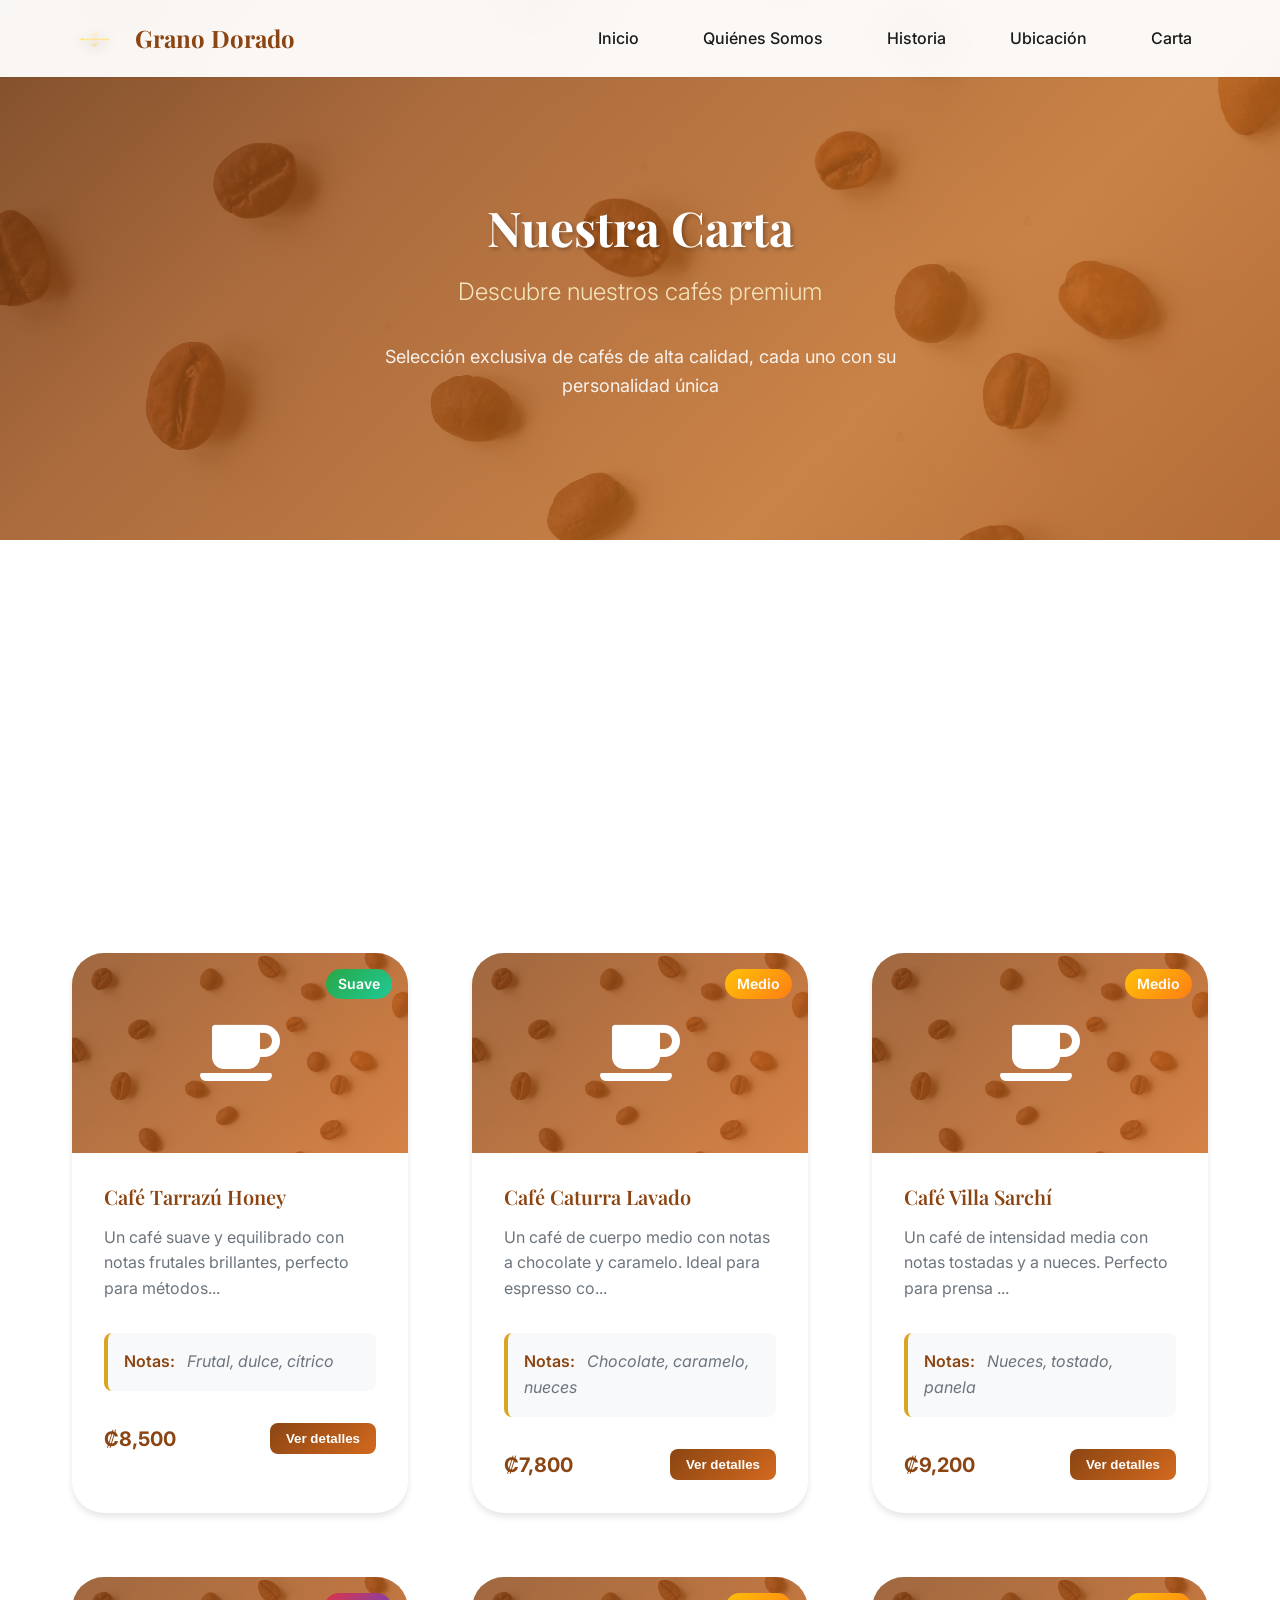
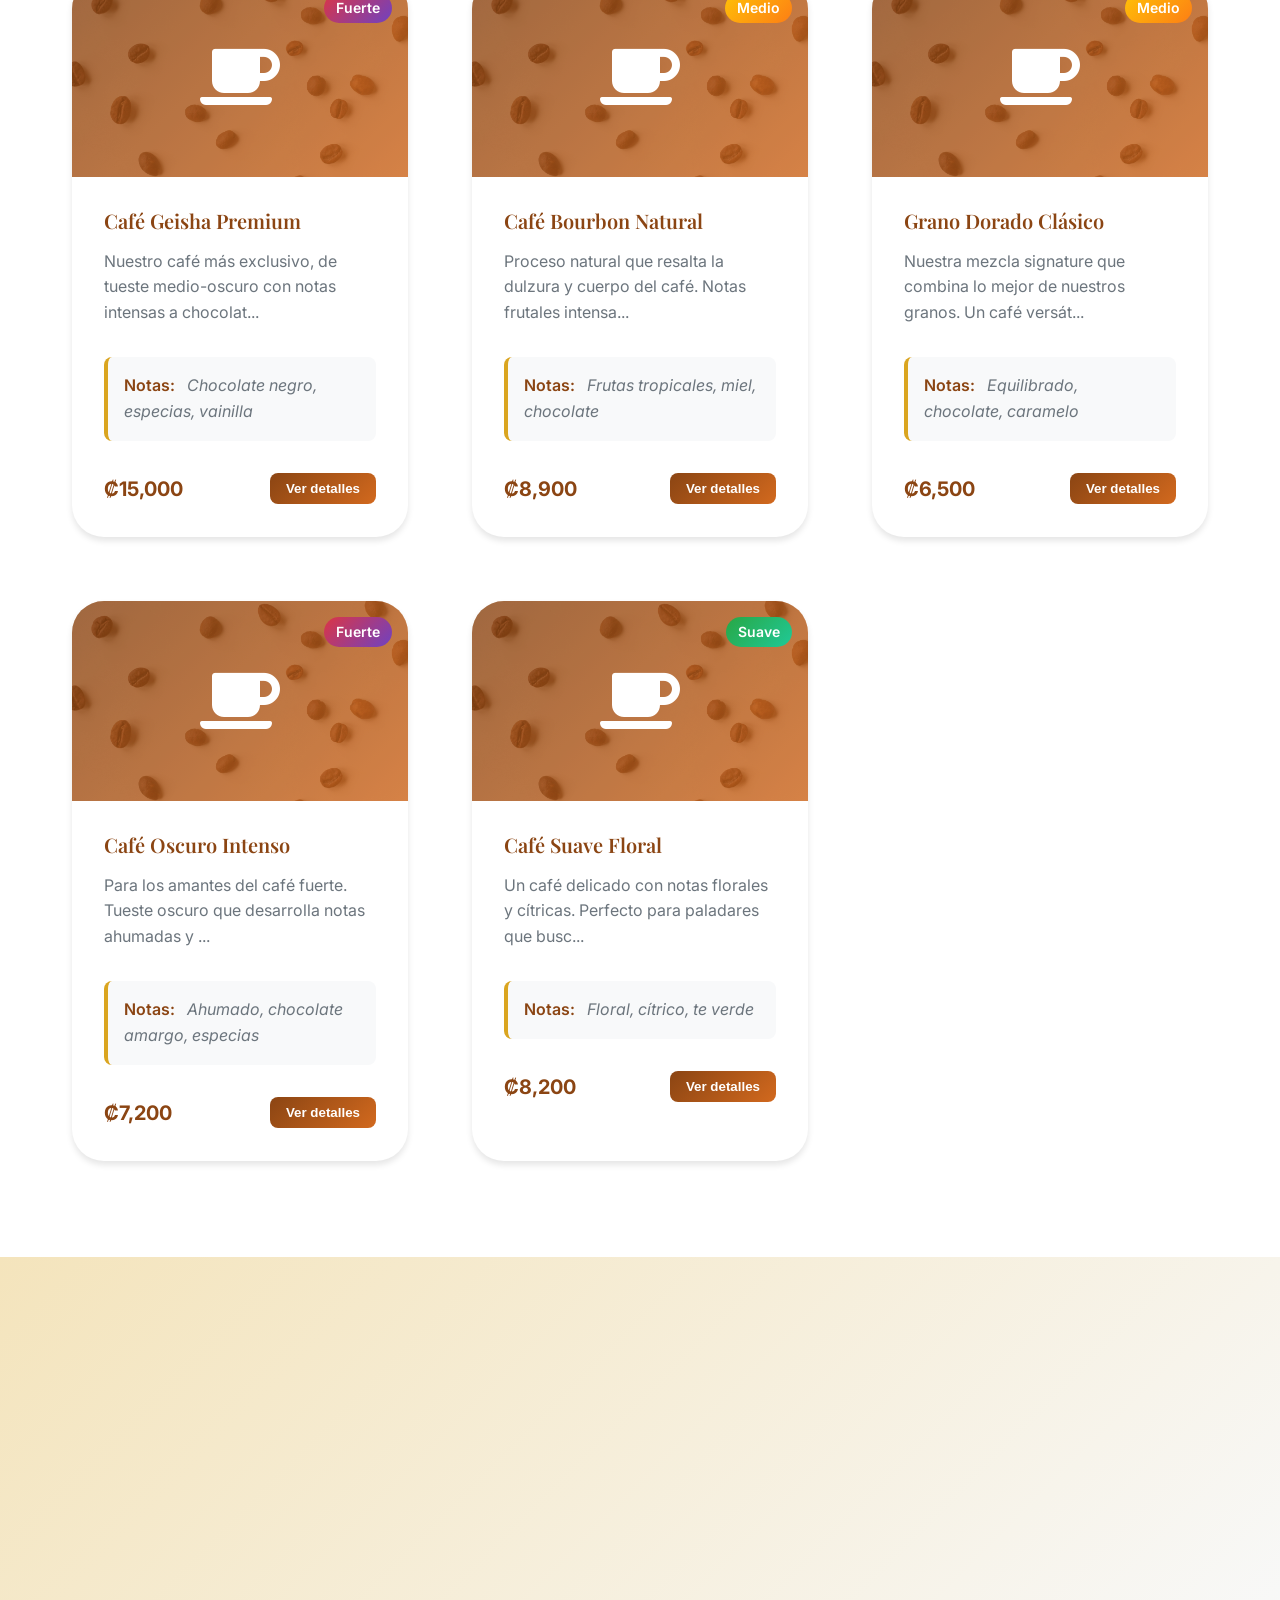
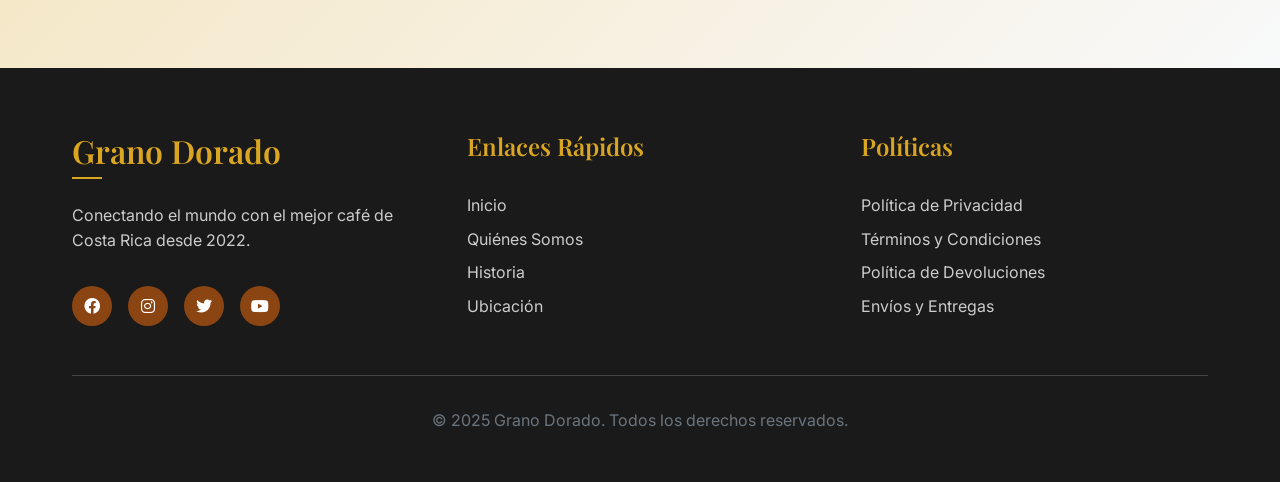
==== commit f1c241ca: "a" ====
--- a/carta.html
+++ b/carta.html
@@ -46,12 +46,6 @@
                   <li class="nav-item">
                     <a href="carta.html" class="nav-link active">Carta</a>
                 </li>
-                <li class="nav-item nav-dark-toggle">
-                    <button class="nav-dark-mode-toggle" aria-label="Cambiar modo oscuro">
-                        <i class="fas fa-moon"></i>
-                        <span>Modo Oscuro</span>
-                    </button>
-                </li>
             </ul>
             
             <div class="hamburger" id="hamburger">
--- a/css/styles.css
+++ b/css/styles.css
@@ -249,14 +249,6 @@
   box-shadow: var(--shadow-md);
 }
 
-[data-theme="dark"] .navbar {
-  background: rgba(26, 26, 26, 0.95);
-}
-
-[data-theme="dark"] .navbar.scrolled {
-  background: rgba(26, 26, 26, 0.98);
-}
-
 .nav-container {
   display: flex;
   justify-content: space-between;
@@ -385,11 +377,6 @@
   box-shadow: var(--shadow-md);
 }
 
-[data-theme="dark"] .nav-carta-highlight .carta-link {
-  background: linear-gradient(135deg, var(--gold-accent), var(--coffee-light));
-  color: var(--primary-black) !important;
-}
-
 /* ===== CARTA PROMOTION SECTION ===== */
 .carta-promotion {
   padding: var(--spacing-xxl) 0;
@@ -410,10 +397,6 @@
   z-index: 1;
 }
 
-[data-theme="dark"] .carta-promotion {
-  background: linear-gradient(135deg, var(--primary-black), rgba(218, 165, 32, 0.1));
-}
-
 .promotion-content {
   display: grid;
   grid-template-columns: 1fr 1fr;
@@ -431,10 +414,6 @@
   text-align: left;
   margin-bottom: var(--spacing-md);
   color: var(--coffee-brown);
-}
-
-[data-theme="dark"] .promotion-text .section-title {
-  color: var(--gold-accent);
 }
 
 .promotion-text .section-description {
@@ -467,15 +446,6 @@
   background: rgba(255, 255, 255, 0.95);
 }
 
-[data-theme="dark"] .highlight-item {
-  background: rgba(218, 165, 32, 0.1);
-  border-left-color: var(--gold-accent);
-}
-
-[data-theme="dark"] .highlight-item:hover {
-  background: rgba(218, 165, 32, 0.2);
-}
-
 .highlight-item i {
   color: var(--coffee-brown);
   font-size: var(--fs-lg);
@@ -483,17 +453,9 @@
   text-align: center;
 }
 
-[data-theme="dark"] .highlight-item i {
-  color: var(--gold-accent);
-}
-
 .highlight-item span {
   font-weight: 500;
   color: var(--gray-dark);
-}
-
-[data-theme="dark"] .highlight-item span {
-  color: var(--primary-white);
 }
 
 /* Promotion Actions */
@@ -523,16 +485,6 @@
 .cta-button.secondary:hover {
   background: var(--coffee-brown);
   color: var(--primary-white);
-}
-
-[data-theme="dark"] .cta-button.secondary {
-  color: var(--gold-accent);
-  border-color: var(--gold-accent);
-}
-
-[data-theme="dark"] .cta-button.secondary:hover {
-  background: var(--gold-accent);
-  color: var(--primary-black);
 }
 
 /* Coffee Showcase */
@@ -566,15 +518,6 @@
   border-color: var(--gold-accent);
 }
 
-[data-theme="dark"] .showcase-item {
-  background: var(--gray-dark);
-  border-color: rgba(218, 165, 32, 0.1);
-}
-
-[data-theme="dark"] .showcase-item:hover {
-  border-color: var(--gold-accent);
-}
-
 .coffee-icon {
   width: 60px;
   height: 60px;
@@ -601,10 +544,6 @@
   margin-bottom: 0.5rem;
   color: var(--coffee-brown);
   font-size: var(--fs-lg);
-}
-
-[data-theme="dark"] .showcase-item h4 {
-  color: var(--gold-accent);
 }
 
 .showcase-item p {
@@ -674,10 +613,6 @@
   background: rgba(0, 0, 0, 0.05);
 }
 
-[data-theme="dark"] .hamburger:hover {
-  background: rgba(255, 255, 255, 0.1);
-}
-
 .bar {
   width: 28px;
   height: 3px;
@@ -685,10 +620,6 @@
   border-radius: 2px;
   transition: all 0.3s cubic-bezier(0.68, -0.55, 0.265, 1.55);
   transform-origin: center;
-}
-
-[data-theme="dark"] .bar {
-  background: var(--primary-white);
 }
 
 .hamburger.active .bar:nth-child(1) {
@@ -1960,11 +1891,6 @@
     }
   }
   
-  /* Dark theme for mobile menu */
-  [data-theme="dark"] .nav-menu {
-    background: #1a1a1a;
-  }
-  
   /* Mobile menu items */
   .nav-item {
     margin: 0;
@@ -1973,12 +1899,8 @@
     text-align: center;
   }
   
-  .nav-item:not(.nav-dark-toggle) {
+  .nav-item {
     border-bottom: 1px solid rgba(0, 0, 0, 0.08);
-  }
-  
-  [data-theme="dark"] .nav-item:not(.nav-dark-toggle) {
-    border-bottom: 1px solid rgba(255, 255, 255, 0.1);
   }
   
   .nav-link {
@@ -2002,43 +1924,6 @@
     background: var(--coffee-brown);
     color: var(--primary-white);
     transform: translateX(-8px);
-  }
-  
-  /* Dark mode toggle in mobile menu */
-  .nav-dark-toggle {
-    margin-top: var(--spacing-lg);
-    padding: var(--spacing-md);
-  }
-  
-  .nav-dark-mode-toggle {
-    display: flex;
-    align-items: center;
-    gap: 0.75rem;
-    padding: 0.875rem 1.5rem;
-    background: rgba(139, 69, 19, 0.1);
-    border: 2px solid var(--coffee-brown);
-    border-radius: 25px;
-    color: var(--coffee-brown);
-    font-weight: 600;
-    transition: all var(--transition-fast);
-    cursor: pointer;
-  }
-  
-  .nav-dark-mode-toggle:hover {
-    background: var(--coffee-brown);
-    color: var(--primary-white);
-    transform: scale(1.05);
-  }
-  
-  [data-theme="dark"] .nav-dark-mode-toggle {
-    background: rgba(255, 255, 255, 0.1);
-    border-color: var(--primary-white);
-    color: var(--primary-white);
-  }
-  
-  [data-theme="dark"] .nav-dark-mode-toggle:hover {
-    background: var(--primary-white);
-    color: var(--primary-black);
   }
   
   /* Remove underline effect for mobile menu links */
@@ -2405,23 +2290,6 @@
   background: rgba(255, 255, 255, 0.1);
   transform: translateY(-2px);
 }
-
-/* Dark Mode Specific Adjustments */
-[data-theme="dark"] .image-placeholder {
-  background: linear-gradient(135deg, #374151, #4b5563);
-  color: #d1d5db;
-}
-
-[data-theme="dark"] .image-placeholder:hover {
-  background: linear-gradient(135deg, var(--coffee-light), var(--gold-light));
-  color: var(--primary-white);
-}
-
-[data-theme="dark"] .timeline-item::before {
-  border-color: var(--primary-black);
-}
-
-
 
 /* Enhanced Mobile Optimizations */
 @media (max-width: 768px) {
@@ -3107,32 +2975,6 @@
   opacity: 0.9;
 }
 
-/* Dark mode styles for location page */
-[data-theme="dark"] .location-card {
-  background: var(--surface-dark);
-  border-color: rgba(255,255,255,0.1);
-}
-
-[data-theme="dark"] .location-card h3 {
-  color: var(--gold-light);
-}
-
-[data-theme="dark"] .hours {
-  border-top-color: rgba(255,255,255,0.1);
-}
-
-[data-theme="dark"] .tours {
-  border-top-color: rgba(255,255,255,0.1);
-}
-
-[data-theme="dark"] .transport-guide {
-  background: var(--surface-dark);
-}
-
-[data-theme="dark"] .transport-info h4 {
-  color: var(--gold-light);
-}
-
 /* Mobile responsive adjustments */
 @media (max-width: 768px) {
   .locations-grid {
@@ -5049,11 +4891,6 @@
   animation: modalSlideIn 0.3s ease-out;
 }
 
-[data-theme="dark"] .coffee-modal-content {
-  background: var(--primary-black);
-  color: var(--primary-white);
-}
-
 @keyframes modalSlideIn {
   from {
     opacity: 0;
@@ -5079,14 +4916,6 @@
 
 .coffee-modal-close:hover {
   color: #333;
-}
-
-[data-theme="dark"] .coffee-modal-close {
-  color: #ccc;
-}
-
-[data-theme="dark"] .coffee-modal-close:hover {
-  color: #fff;
 }
 
 .coffee-modal-header {
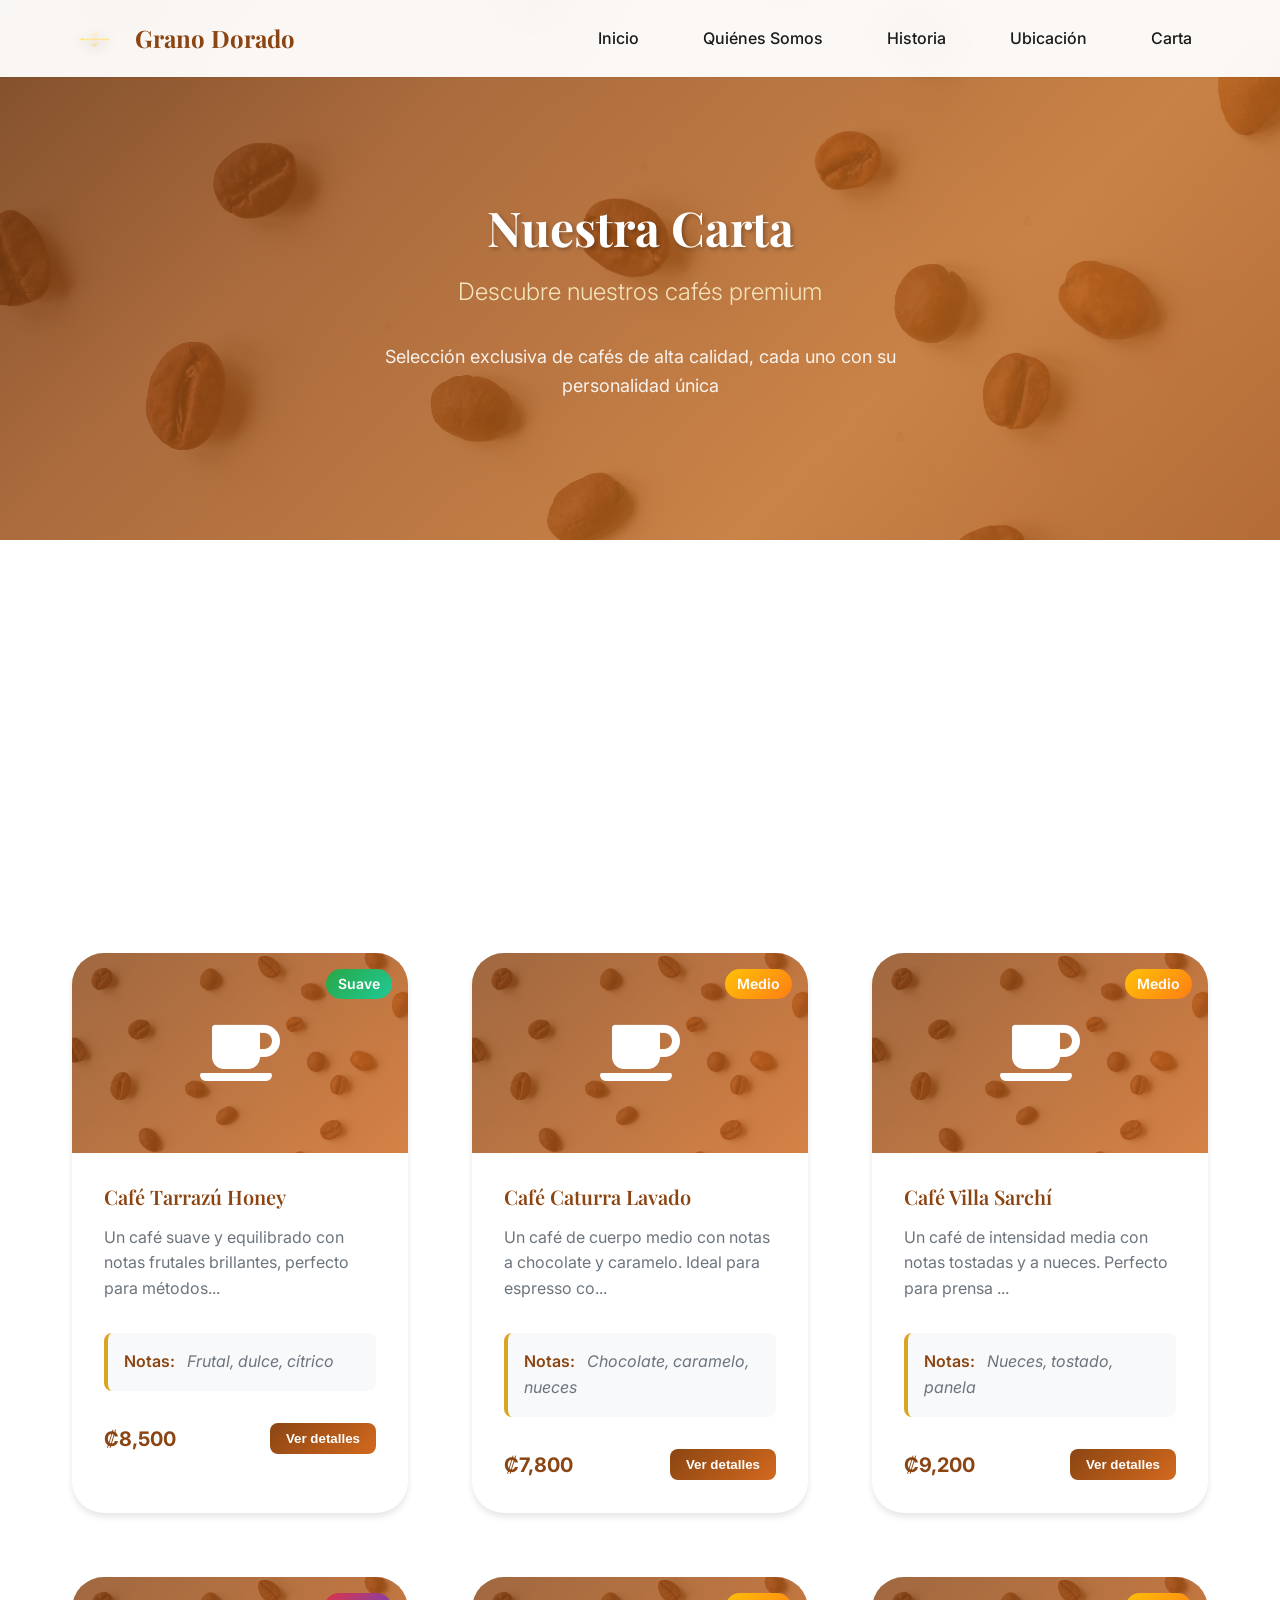
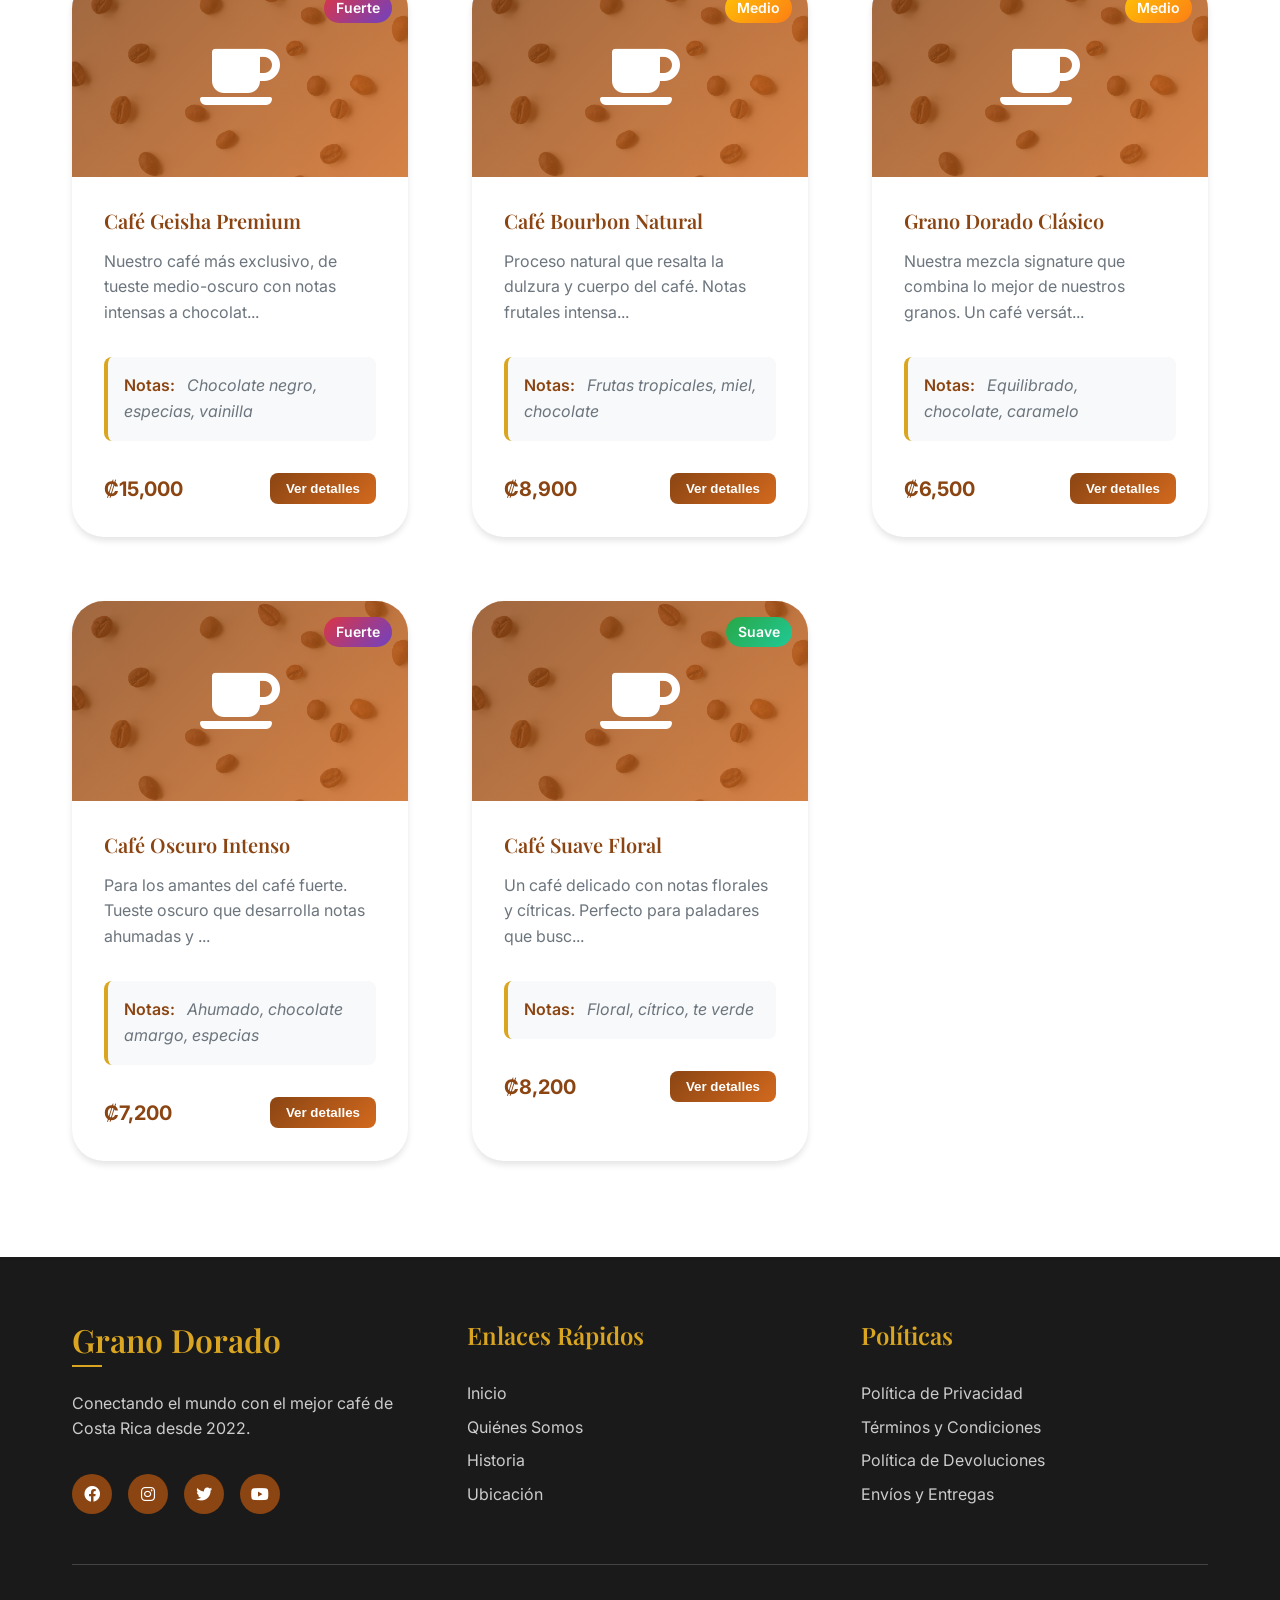
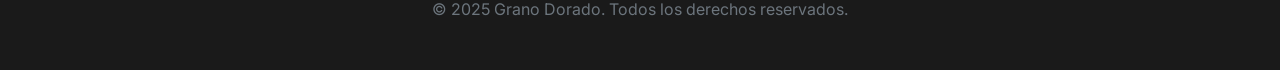
==== commit e6b7af6f: "PAGINA TERMINADA" ====
--- a/carta.html
+++ b/carta.html
@@ -6,6 +6,9 @@
     <meta name="description" content="Carta de Cafés Grano Dorado - Descubre nuestra selección premium de cafés de alta calidad">
     <meta name="keywords" content="carta café, cafés premium, grano dorado, café costa rica, pedidos whatsapp">
     <title>Carta de Cafés - Grano Dorado</title>
+    
+    <!-- Favicon -->
+    <link rel="icon" type="image/x-icon" href="images/favicon.ico">
     
     <!-- Fonts -->
     <link rel="preconnect" href="https://fonts.googleapis.com">
@@ -141,19 +144,7 @@
     </div>
 
     <!-- Coffee Recommender Section -->
-    <section class="coffee-recommender-section" id="coffee-recommender">
-        <div class="container">
-            <h2 class="section-title reveal">¿No sabes cuál elegir?</h2>
-            <p class="section-description reveal">Nuestro sistema de recomendación te ayudará a encontrar el café perfecto para ti</p>
-            
-            <div class="recommender-content reveal">
-                <button class="cta-button" id="startRecommender">
-                    <i class="fas fa-magic"></i>
-                    Encuentra tu café ideal
-                </button>
-            </div>
-        </div>
-    </section>
+     
 
     <!-- Footer -->
     <footer class="footer">
--- a/css/styles.css
+++ b/css/styles.css
@@ -5612,4 +5612,15 @@
     min-width: auto;
     margin-bottom: 0.25rem;
   }
+}
+.cta-buttons {
+  display: flex;
+  gap: var(--spacing-md);
+  align-items: center; /* Esto asegura que ambos botones estén alineados */
+  flex-wrap: wrap;
+  justify-content: center;
+}
+
+.cta-buttons .cta-button {
+  margin: 0; /* Elimina cualquier margen que pueda estar causando el desalineamiento */
 }
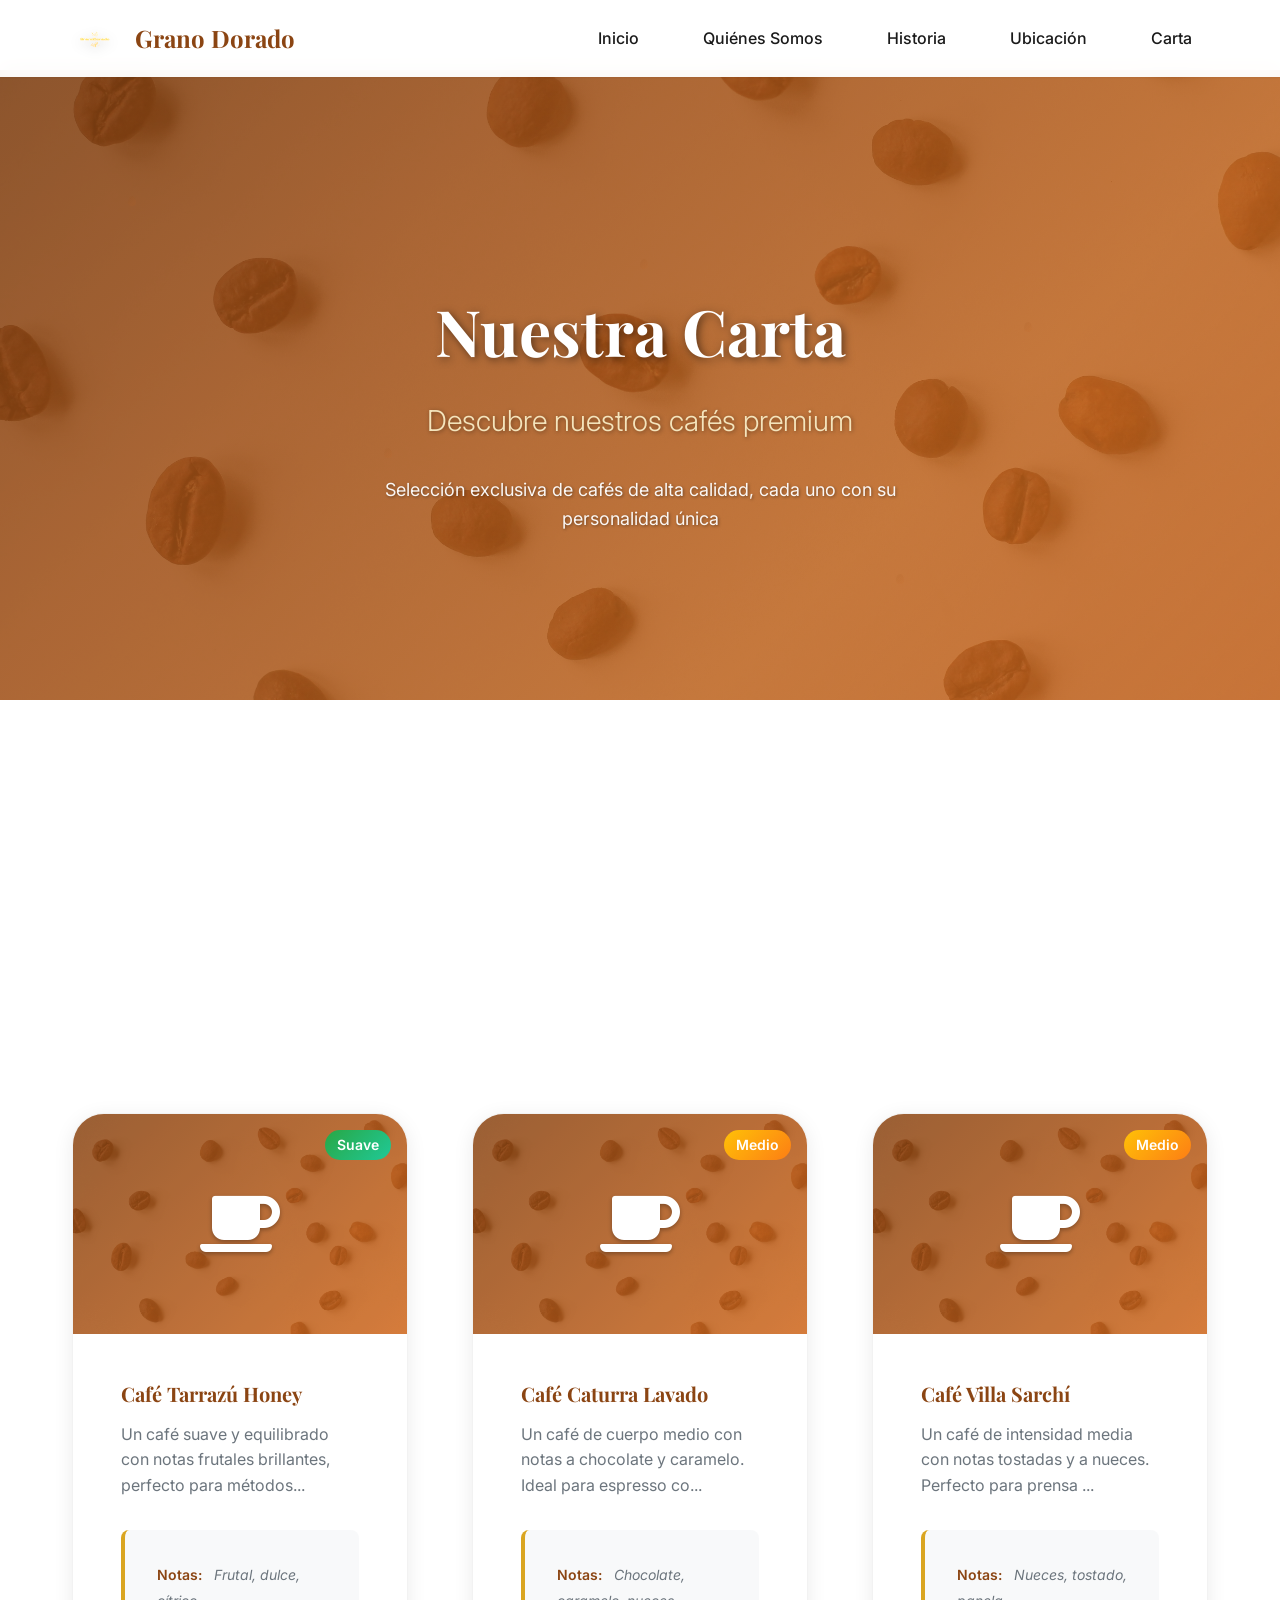
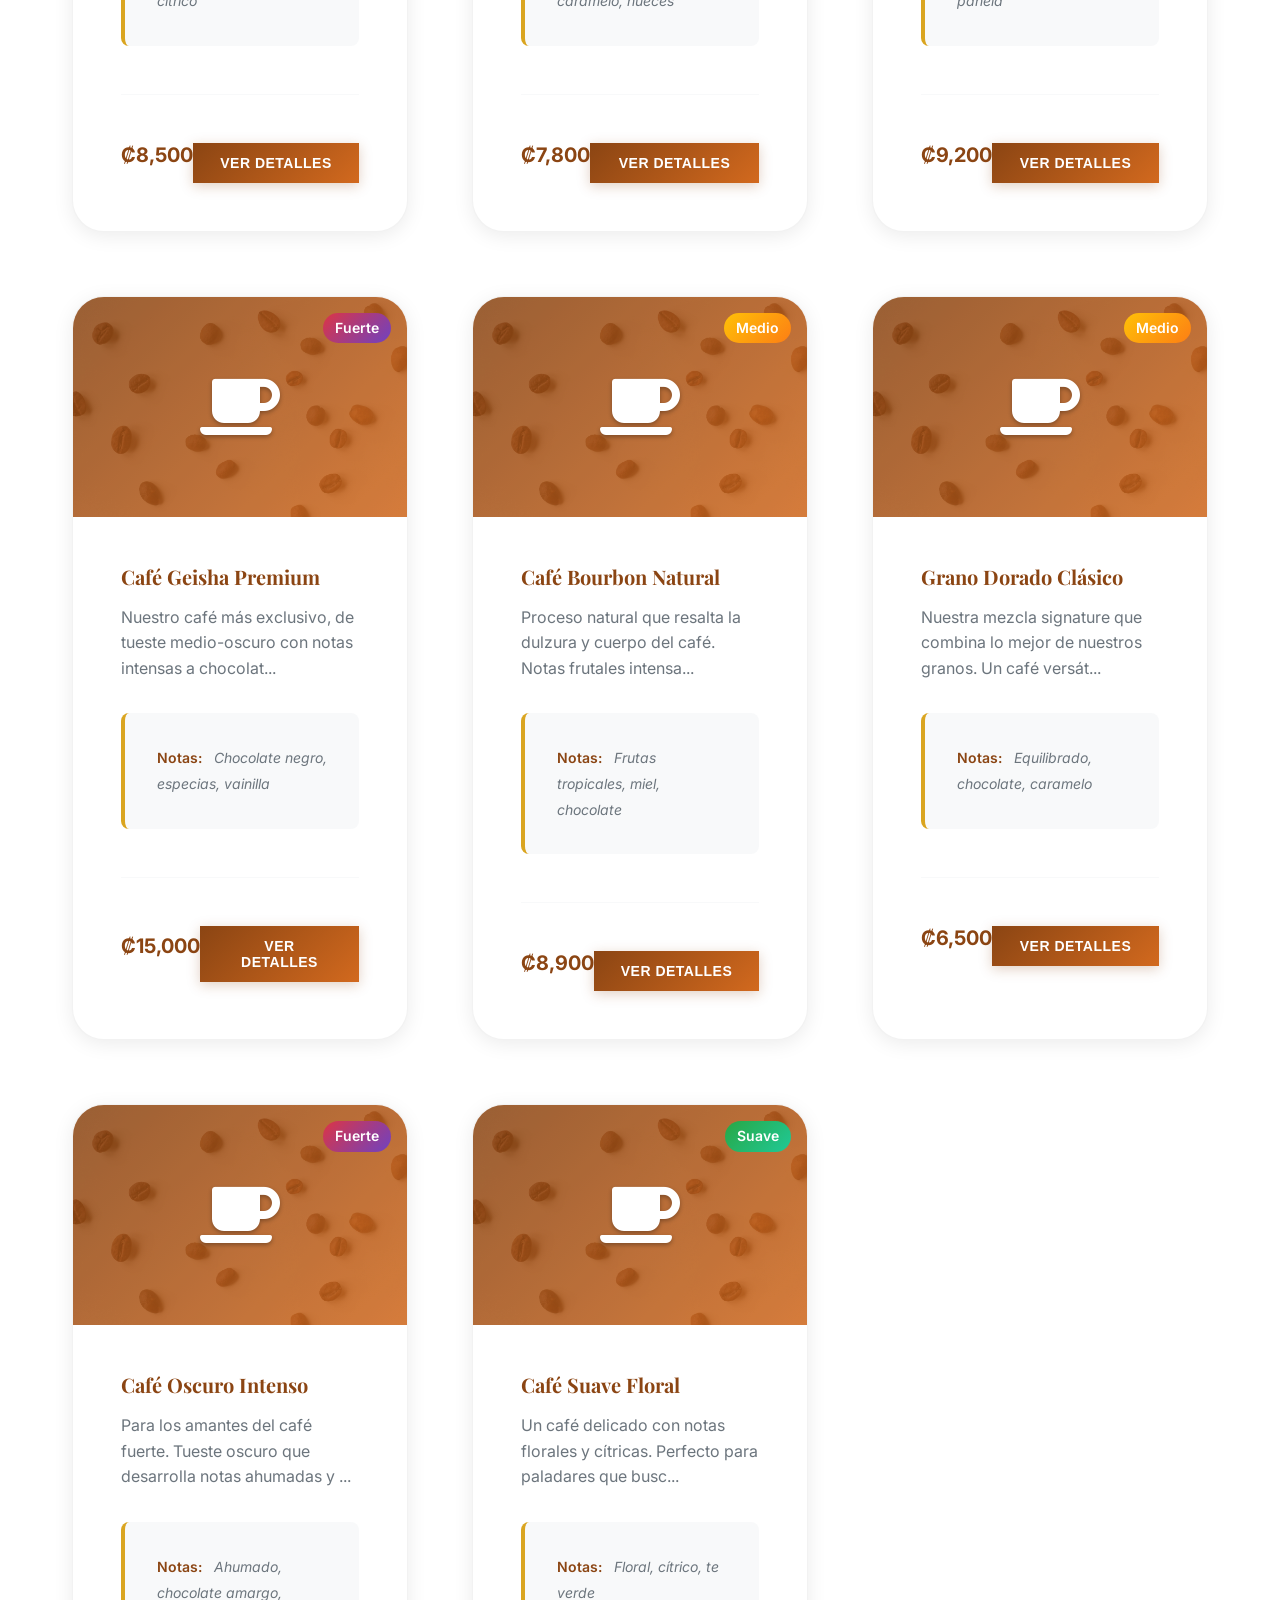
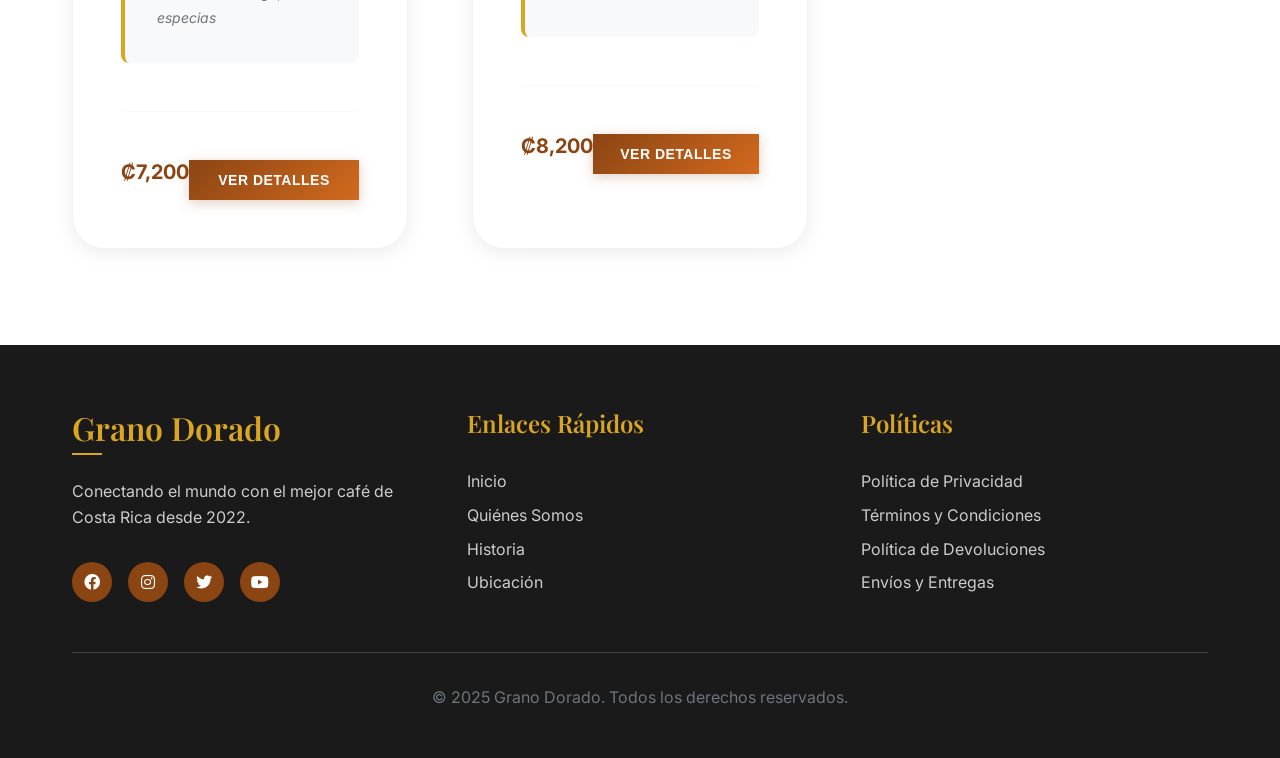
==== commit ba4eafda: "Fix: Resolver problema de caché en Vercel - Actualizar vercel.json y versioning de assets" ====
--- a/carta.html
+++ b/carta.html
@@ -16,7 +16,7 @@
     <link href="https://fonts.googleapis.com/css2?family=Inter:wght@300;400;500;600;700&family=Playfair+Display:wght@400;500;600;700&family=Montserrat:wght@300;400;500;600;700;800&display=swap" rel="stylesheet">
     
     <!-- CSS -->
-    <link rel="stylesheet" href="css/styles.css">
+    <link rel="stylesheet" href="css/styles.css?v=2.0">
     
     <!-- Font Awesome for icons -->
     <link rel="stylesheet" href="https://cdnjs.cloudflare.com/ajax/libs/font-awesome/6.0.0/css/all.min.css">
@@ -189,7 +189,7 @@
     </footer>
 
     <!-- Scripts -->
-    <script src="js/main.js"></script>
+    <script src="js/main.js?v=2.0"></script>
     <script src="js/coffee-recommender.js"></script>
     <script src="js/carta.js"></script>
 </body>
--- a/css/styles.css
+++ b/css/styles.css
@@ -182,8 +182,10 @@
 
 /* ===== BUTTONS ===== */
 .cta-button, .submit-btn, .whatsapp-btn {
-  display: inline-block;
-  padding: var(--spacing-sm) var(--spacing-md);
+  display: inline-flex;
+  align-items: center;
+  justify-content: center;
+  padding: var(--spacing-sm) var(--spacing-lg);
   background: linear-gradient(135deg, var(--coffee-brown), var(--coffee-light));
   color: var(--primary-white);
   border: none;
@@ -195,6 +197,10 @@
   transition: all var(--transition-medium);
   position: relative;
   overflow: hidden;
+  text-decoration: none;
+  font-size: var(--fs-base);
+  line-height: 1;
+  min-height: 50px;
 }
 
 .cta-button::before, .submit-btn::before, .whatsapp-btn::before {
@@ -221,6 +227,7 @@
   background: transparent;
   border: 2px solid var(--coffee-brown);
   color: var(--coffee-brown);
+  backdrop-filter: blur(10px);
 }
 
 .cta-button.secondary::before {
@@ -229,6 +236,7 @@
 
 .cta-button.secondary:hover {
   color: var(--primary-white);
+  background: var(--coffee-brown);
 }
 
 /* ===== NAVIGATION ===== */
@@ -380,7 +388,7 @@
 /* ===== CARTA PROMOTION SECTION ===== */
 .carta-promotion {
   padding: var(--spacing-xxl) 0;
-  background: linear-gradient(135deg, var(--gray-light), var(--gold-light));
+  background: linear-gradient(135deg, #f8f9fa 0%, var(--gold-light) 50%, #f8f9fa 100%);
   position: relative;
   overflow: hidden;
 }
@@ -393,7 +401,7 @@
   right: 0;
   bottom: 0;
   background: url('../images/fondo-index.jpg') center/cover;
-  opacity: 0.05;
+  opacity: 0.03;
   z-index: 1;
 }
 
@@ -407,54 +415,60 @@
 }
 
 .promotion-text {
-  max-width: 500px;
+  max-width: 600px;
 }
 
 .promotion-text .section-title {
   text-align: left;
-  margin-bottom: var(--spacing-md);
+  margin-bottom: var(--spacing-lg);
   color: var(--coffee-brown);
+  font-size: clamp(2rem, 5vw, 3rem);
 }
 
 .promotion-text .section-description {
   text-align: left;
   margin-bottom: var(--spacing-xl);
   font-size: var(--fs-lg);
+  color: var(--gray-dark);
+  line-height: 1.7;
 }
 
 /* Coffee Highlights */
 .coffee-highlights {
   display: flex;
   flex-direction: column;
-  gap: var(--spacing-sm);
+  gap: var(--spacing-md);
   margin-bottom: var(--spacing-xl);
 }
 
 .highlight-item {
   display: flex;
   align-items: center;
-  gap: var(--spacing-sm);
-  padding: var(--spacing-sm);
-  background: rgba(255, 255, 255, 0.8);
-  border-radius: var(--radius-md);
+  gap: var(--spacing-md);
+  padding: var(--spacing-md);
+  background: rgba(255, 255, 255, 0.9);
+  border-radius: var(--radius-lg);
   border-left: 4px solid var(--gold-accent);
   transition: all var(--transition-medium);
+  box-shadow: 0 2px 10px rgba(0,0,0,0.05);
 }
 
 .highlight-item:hover {
   transform: translateX(10px);
-  background: rgba(255, 255, 255, 0.95);
+  background: rgba(255, 255, 255, 1);
+  box-shadow: 0 4px 20px rgba(0,0,0,0.1);
 }
 
 .highlight-item i {
   color: var(--coffee-brown);
-  font-size: var(--fs-lg);
-  width: 20px;
+  font-size: var(--fs-xl);
+  width: 30px;
   text-align: center;
+  flex-shrink: 0;
 }
 
 .highlight-item span {
-  font-weight: 500;
+  font-weight: 600;
   color: var(--gray-dark);
 }
 
@@ -666,10 +680,10 @@
   width: 100%;
   height: 100%;
   background: linear-gradient(135deg, 
-    rgba(0, 0, 0, 0.6) 0%, 
-    rgba(139, 69, 19, 0.4) 30%, 
-    rgba(218, 165, 32, 0.3) 70%, 
-    rgba(0, 0, 0, 0.5) 100%);
+    rgba(0, 0, 0, 0.4) 0%, 
+    rgba(139, 69, 19, 0.3) 30%, 
+    rgba(218, 165, 32, 0.2) 70%, 
+    rgba(0, 0, 0, 0.3) 100%);
   z-index: 1;
 }
 
@@ -682,29 +696,36 @@
   text-align: center;
   z-index: 2;
   color: var(--primary-white);
-  max-width: 800px;
+  max-width: 900px;
   padding: 0 var(--spacing-md);
   position: relative;
 }
 
 .hero-title {
-  font-size: var(--fs-6xl);
+  font-size: clamp(2.5rem, 8vw, 4.5rem);
   font-weight: 700;
-  margin-bottom: var(--spacing-sm);
-  text-shadow: 2px 2px 4px rgba(0,0,0,0.3);
+  margin-bottom: var(--spacing-md);
+  text-shadow: 2px 2px 8px rgba(0,0,0,0.5);
+  line-height: 1.1;
 }
 
 .hero-subtitle {
-  font-size: var(--fs-2xl);
-  margin-bottom: var(--spacing-md);
+  font-size: clamp(1.2rem, 4vw, 2rem);
+  margin-bottom: var(--spacing-lg);
   color: var(--gold-light);
   font-weight: 300;
+  text-shadow: 1px 1px 4px rgba(0,0,0,0.4);
 }
 
 .hero-description {
-  font-size: var(--fs-lg);
-  margin-bottom: var(--spacing-lg);
-  color: rgba(255,255,255,0.9);
+  font-size: clamp(1rem, 2.5vw, 1.25rem);
+  margin-bottom: var(--spacing-xl);
+  color: rgba(255,255,255,0.95);
+  max-width: 700px;
+  margin-left: auto;
+  margin-right: auto;
+  line-height: 1.6;
+  text-shadow: 1px 1px 3px rgba(0,0,0,0.4);
 }
 
 .scroll-indicator {
@@ -5023,7 +5044,7 @@
 
 /* Carta Hero Section */
 .carta-hero {
-  min-height: 60vh;
+  min-height: 70vh;
   position: relative;
   display: flex;
   align-items: center;
@@ -5031,6 +5052,7 @@
   text-align: center;
   overflow: hidden;
   background: linear-gradient(135deg, var(--coffee-brown) 0%, var(--coffee-light) 100%);
+  margin-top: 70px;
 }
 
 .carta-hero .hero-background {
@@ -5040,7 +5062,7 @@
   width: 100%;
   height: 100%;
   background: url('../images/fondo-index.jpg') center/cover no-repeat;
-  opacity: 0.3;
+  opacity: 0.2;
   z-index: 1;
 }
 
@@ -5049,26 +5071,29 @@
   z-index: 3;
   color: var(--primary-white);
   max-width: 800px;
-  padding: 0 var(--spacing-md);
+  padding: var(--spacing-xl) var(--spacing-md);
 }
 
 .carta-hero .hero-title {
-  font-size: var(--fs-5xl);
-  margin-bottom: var(--spacing-sm);
-  text-shadow: 2px 2px 4px rgba(0, 0, 0, 0.3);
+  font-size: clamp(2.5rem, 6vw, 4rem);
+  margin-bottom: var(--spacing-md);
+  text-shadow: 2px 2px 8px rgba(0, 0, 0, 0.5);
+  font-weight: 700;
 }
 
 .carta-hero .hero-subtitle {
-  font-size: var(--fs-2xl);
+  font-size: clamp(1.2rem, 3vw, 1.8rem);
   margin-bottom: var(--spacing-md);
   color: var(--gold-light);
+  font-weight: 300;
 }
 
 .carta-hero .hero-description {
   font-size: var(--fs-lg);
-  opacity: 0.9;
+  opacity: 0.95;
   max-width: 600px;
   margin: 0 auto;
+  line-height: 1.6;
 }
 
 /* Coffee Menu Section */
@@ -5144,7 +5169,7 @@
 /* Coffee Grid */
 .coffee-grid {
   display: grid;
-  grid-template-columns: repeat(auto-fit, minmax(300px, 1fr));
+  grid-template-columns: repeat(auto-fit, minmax(320px, 1fr));
   gap: var(--spacing-xl);
   margin-top: var(--spacing-xl);
 }
@@ -5154,11 +5179,12 @@
   background: var(--primary-white);
   border-radius: var(--radius-xl);
   overflow: hidden;
-  box-shadow: var(--shadow-md);
+  box-shadow: 0 4px 20px rgba(0,0,0,0.08);
   transition: all var(--transition-medium);
   opacity: 0;
   transform: translateY(30px);
   position: relative;
+  border: 1px solid rgba(0,0,0,0.05);
 }
 
 .coffee-card.revealed {
@@ -5168,17 +5194,12 @@
 
 .coffee-card:hover {
   transform: translateY(-10px);
-  box-shadow: var(--shadow-xl);
-}
-
-[data-theme="dark"] .coffee-card {
-  background: var(--gray-dark);
-  border: 1px solid rgba(218, 165, 32, 0.1);
+  box-shadow: 0 10px 40px rgba(0,0,0,0.15);
 }
 
 /* Coffee Card Image */
 .coffee-card-image {
-  height: 200px;
+  height: 220px;
   background: linear-gradient(135deg, var(--coffee-brown), var(--coffee-light));
   display: flex;
   align-items: center;
@@ -5195,7 +5216,7 @@
   right: 0;
   bottom: 0;
   background: url('../images/fondo-index.jpg') center/cover;
-  opacity: 0.2;
+  opacity: 0.15;
 }
 
 .coffee-card-image i {
@@ -5203,6 +5224,7 @@
   color: var(--primary-white);
   z-index: 2;
   position: relative;
+  text-shadow: 0 2px 4px rgba(0,0,0,0.3);
 }
 
 /* Intensity Badge */
@@ -5232,51 +5254,43 @@
 
 /* Coffee Card Content */
 .coffee-card-content {
-  padding: var(--spacing-md);
+  padding: var(--spacing-lg);
 }
 
 .coffee-name {
   font-size: var(--fs-xl);
   margin-bottom: var(--spacing-sm);
   color: var(--coffee-brown);
-}
-
-[data-theme="dark"] .coffee-name {
-  color: var(--gold-accent);
+  font-weight: 700;
 }
 
 .coffee-short-description {
   color: var(--gray-medium);
   margin-bottom: var(--spacing-md);
   line-height: 1.6;
+  font-size: var(--fs-base);
 }
 
 /* Coffee Notes */
 .coffee-notes {
   margin-bottom: var(--spacing-md);
-  padding: var(--spacing-sm);
-  background: var(--gray-light);
+  padding: var(--spacing-md);
+  background: linear-gradient(135deg, var(--gray-light), #f8f9fa);
   border-radius: var(--radius-md);
   border-left: 4px solid var(--gold-accent);
-}
-
-[data-theme="dark"] .coffee-notes {
-  background: rgba(218, 165, 32, 0.1);
 }
 
 .notes-label {
   font-weight: 600;
   color: var(--coffee-brown);
   margin-right: var(--spacing-xs);
-}
-
-[data-theme="dark"] .notes-label {
-  color: var(--gold-accent);
+  font-size: var(--fs-sm);
 }
 
 .notes-text {
   color: var(--gray-medium);
   font-style: italic;
+  font-size: var(--fs-sm);
 }
 
 /* Coffee Card Footer */
@@ -5284,7 +5298,9 @@
   display: flex;
   justify-content: space-between;
   align-items: center;
-  margin-top: var(--spacing-md);
+  margin-top: var(--spacing-lg);
+  padding-top: var(--spacing-md);
+  border-top: 1px solid var(--gray-light);
 }
 
 .coffee-price {
@@ -5298,16 +5314,22 @@
 }
 
 .view-details-btn {
-  padding: 0.5rem 1rem;
+  padding: 0.75rem 1.5rem;
   background: linear-gradient(135deg, var(--coffee-brown), var(--coffee-light));
   color: var(--primary-white);
   border: none;
-  border-radius: var(--radius-md);
+  border-radius: var(--border-radius-lg);
   font-weight: 600;
   cursor: pointer;
   transition: all var(--transition-medium);
   position: relative;
   overflow: hidden;
+  font-size: var(--fs-sm);
+  text-transform: uppercase;
+  letter-spacing: 0.5px;
+  box-shadow: 0 3px 12px rgba(139, 69, 19, 0.25);
+  width: 100%;
+  margin-top: var(--spacing-sm);
 }
 
 .view-details-btn::before {
@@ -5578,6 +5600,11 @@
     font-size: var(--fs-sm);
   }
   
+  .view-details-btn {
+    padding: 0.65rem 1.25rem;
+    font-size: var(--fs-xs);
+  }
+  
   .modal-content {
     width: 95%;
     margin: var(--spacing-md);
@@ -5616,11 +5643,44 @@
 .cta-buttons {
   display: flex;
   gap: var(--spacing-md);
-  align-items: center; /* Esto asegura que ambos botones estén alineados */
+  align-items: center;
   flex-wrap: wrap;
   justify-content: center;
+  margin-top: var(--spacing-lg);
 }
 
 .cta-buttons .cta-button {
-  margin: 0; /* Elimina cualquier margen que pueda estar causando el desalineamiento */
+  margin: 0;
+  flex-shrink: 0;
+}
+
+/* ===== ADDITIONAL RESPONSIVE IMPROVEMENTS ===== */
+@media (max-width: 768px) {
+  .hero-background {
+    background-attachment: scroll;
+  }
+  
+  .cta-buttons {
+    flex-direction: column;
+    align-items: stretch;
+  }
+  
+  .cta-button {
+    width: 100%;
+    justify-content: center;
+  }
+}
+
+@media (max-width: 480px) {
+  .hero-content {
+    padding: 0 var(--spacing-sm);
+  }
+  
+  .highlight-item {
+    padding: var(--spacing-sm);
+  }
+  
+  .promotion-text {
+    max-width: 100%;
+  }
 }
